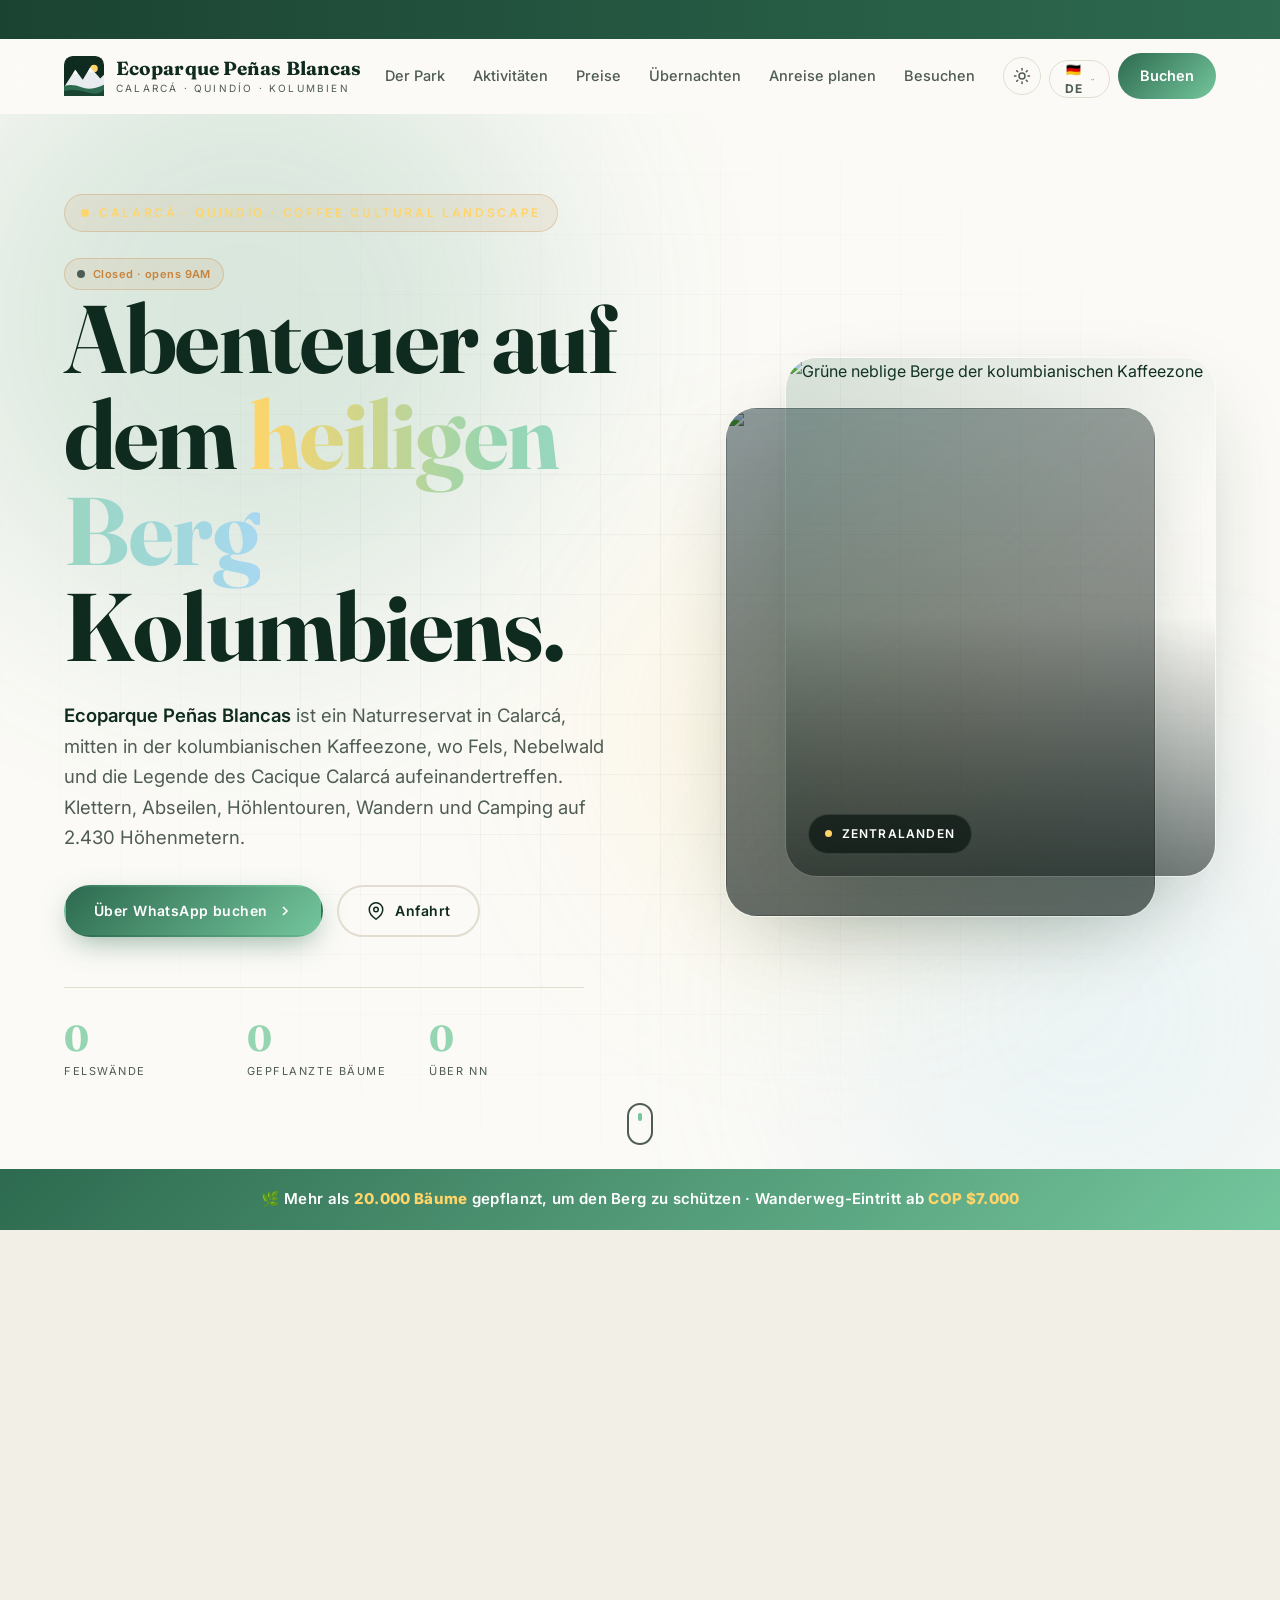
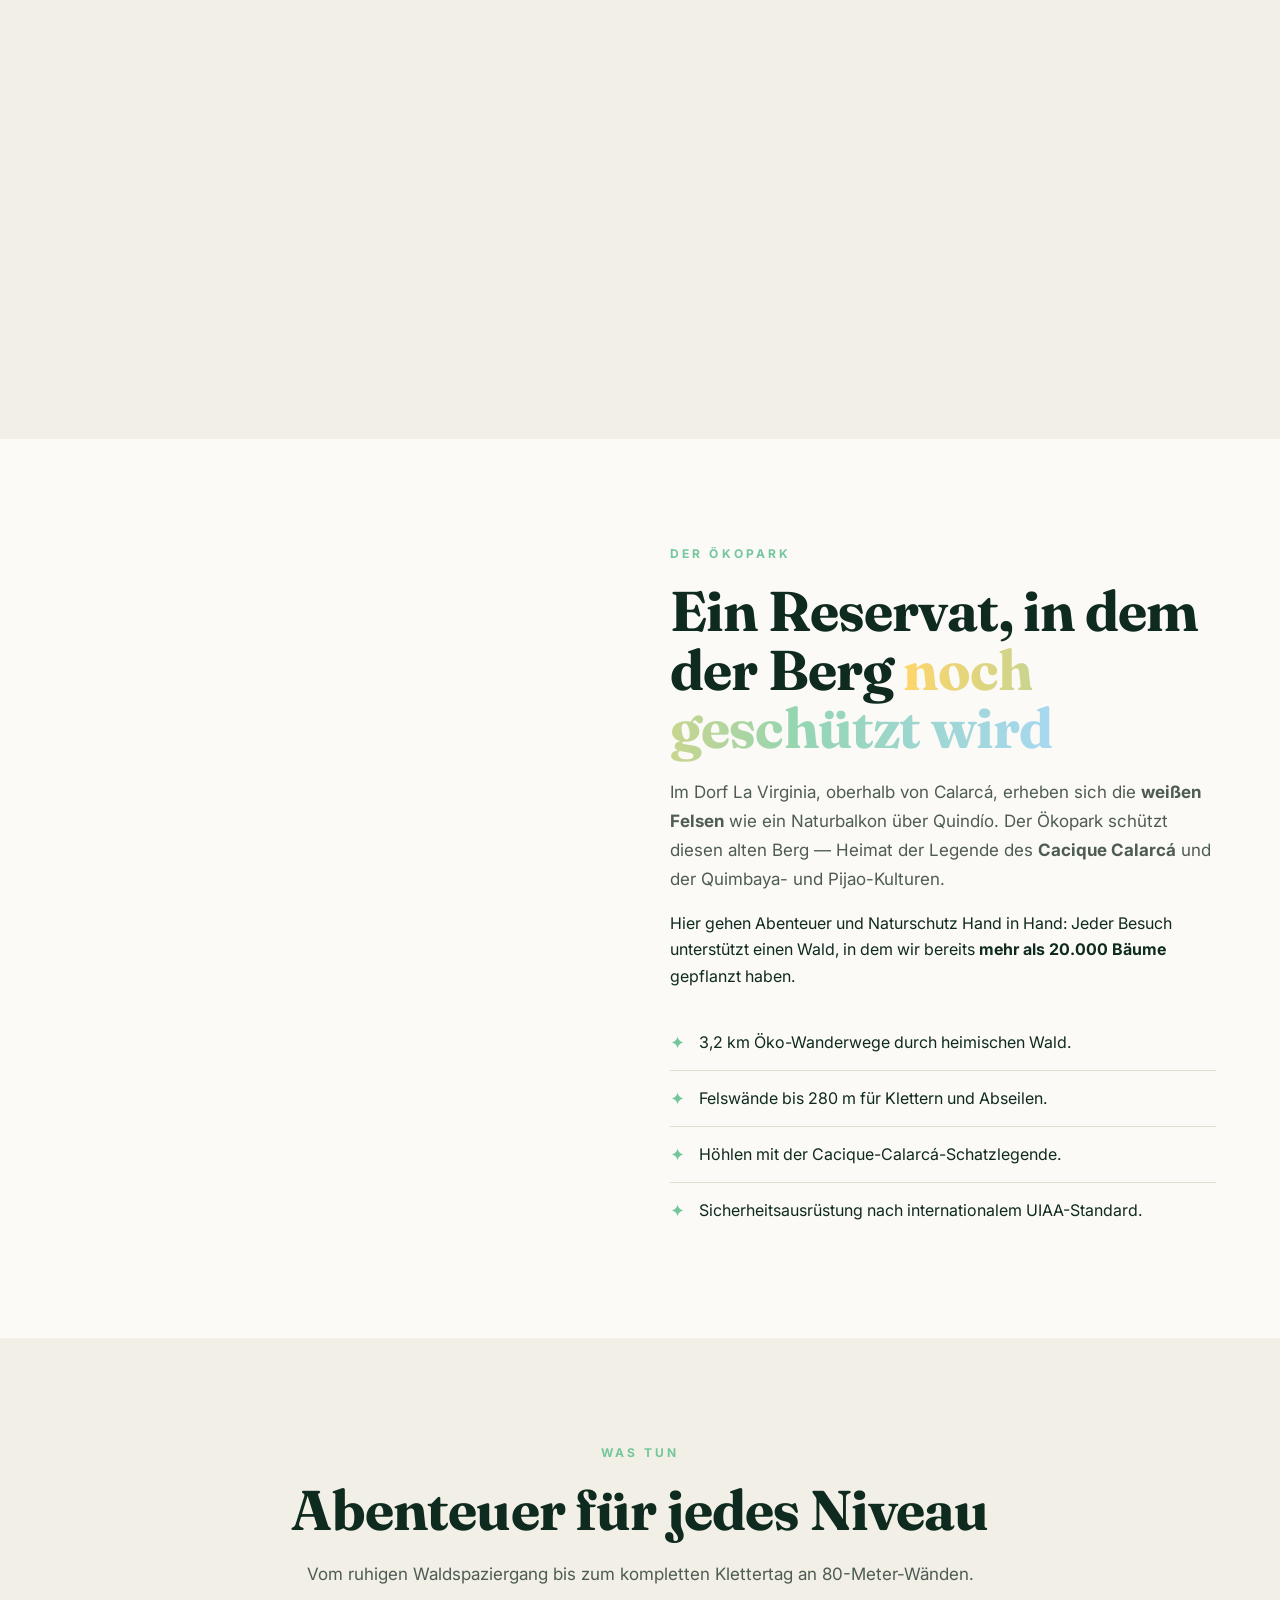
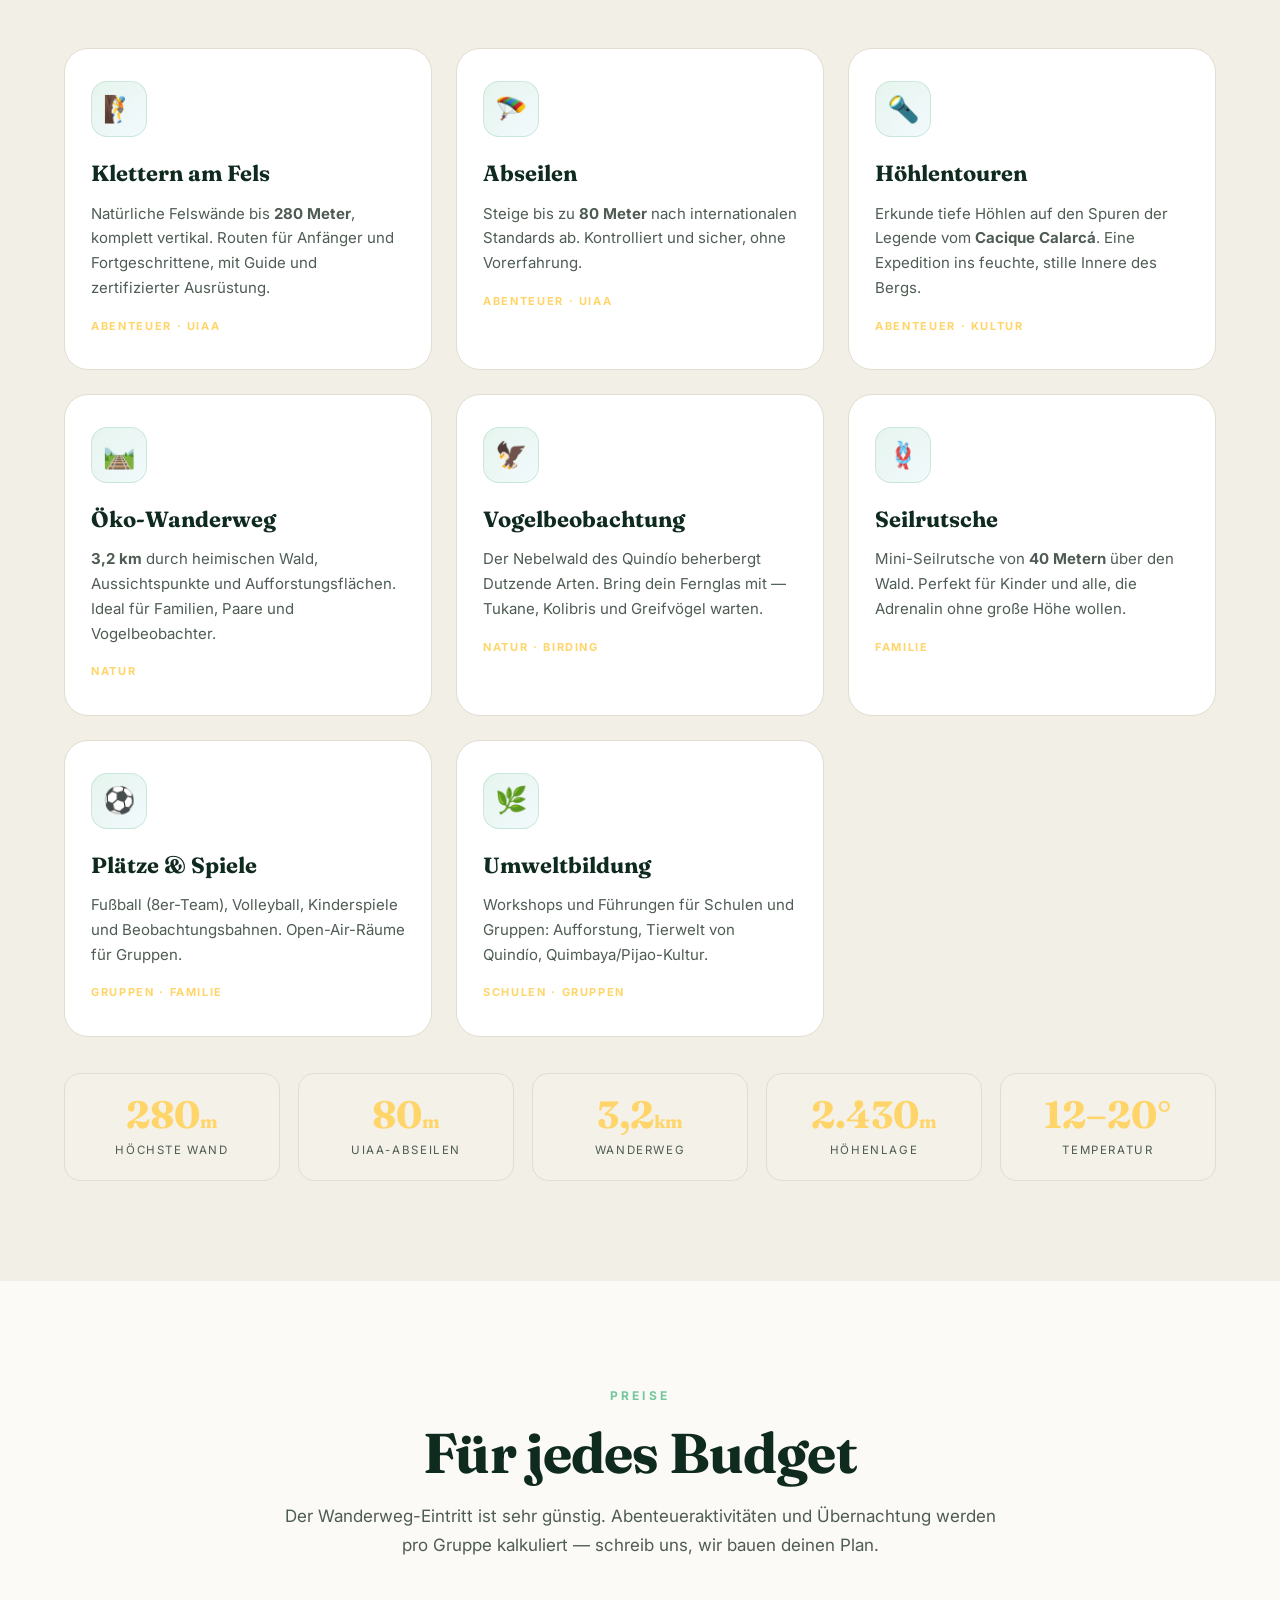
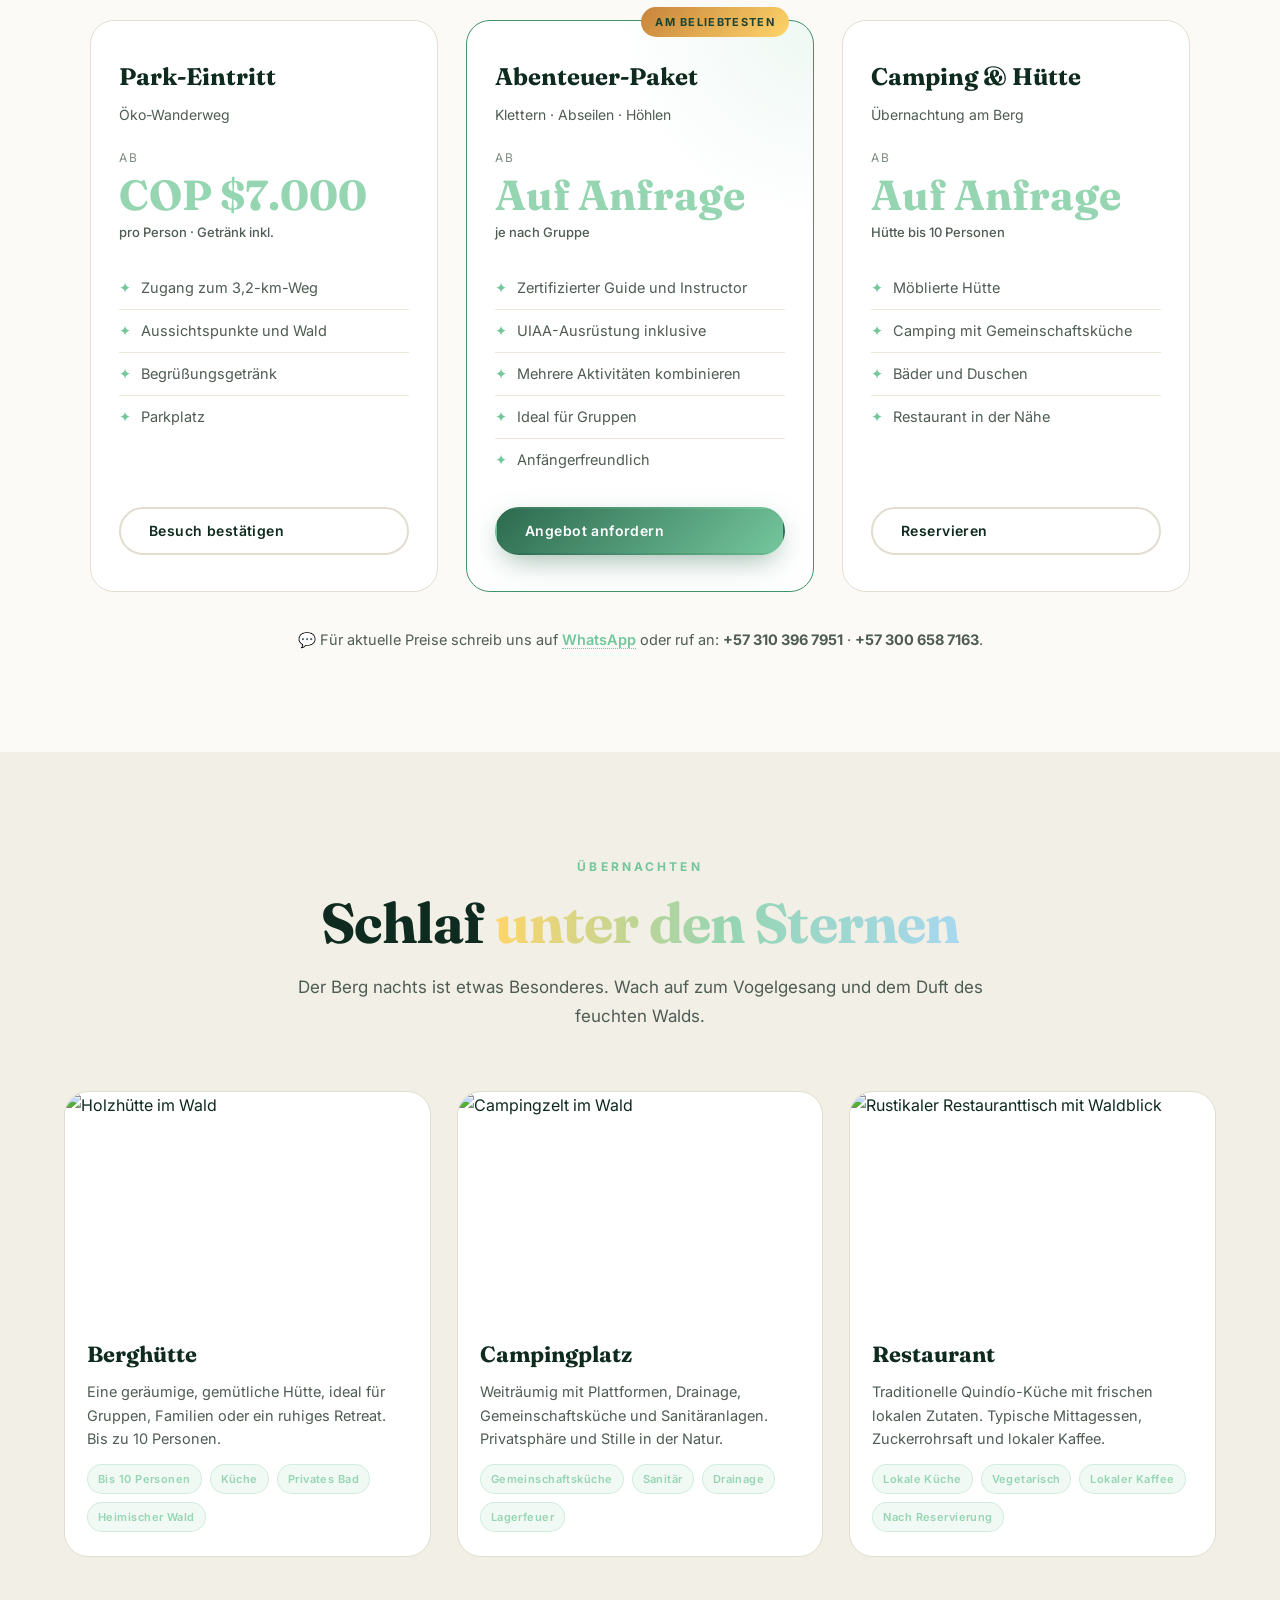
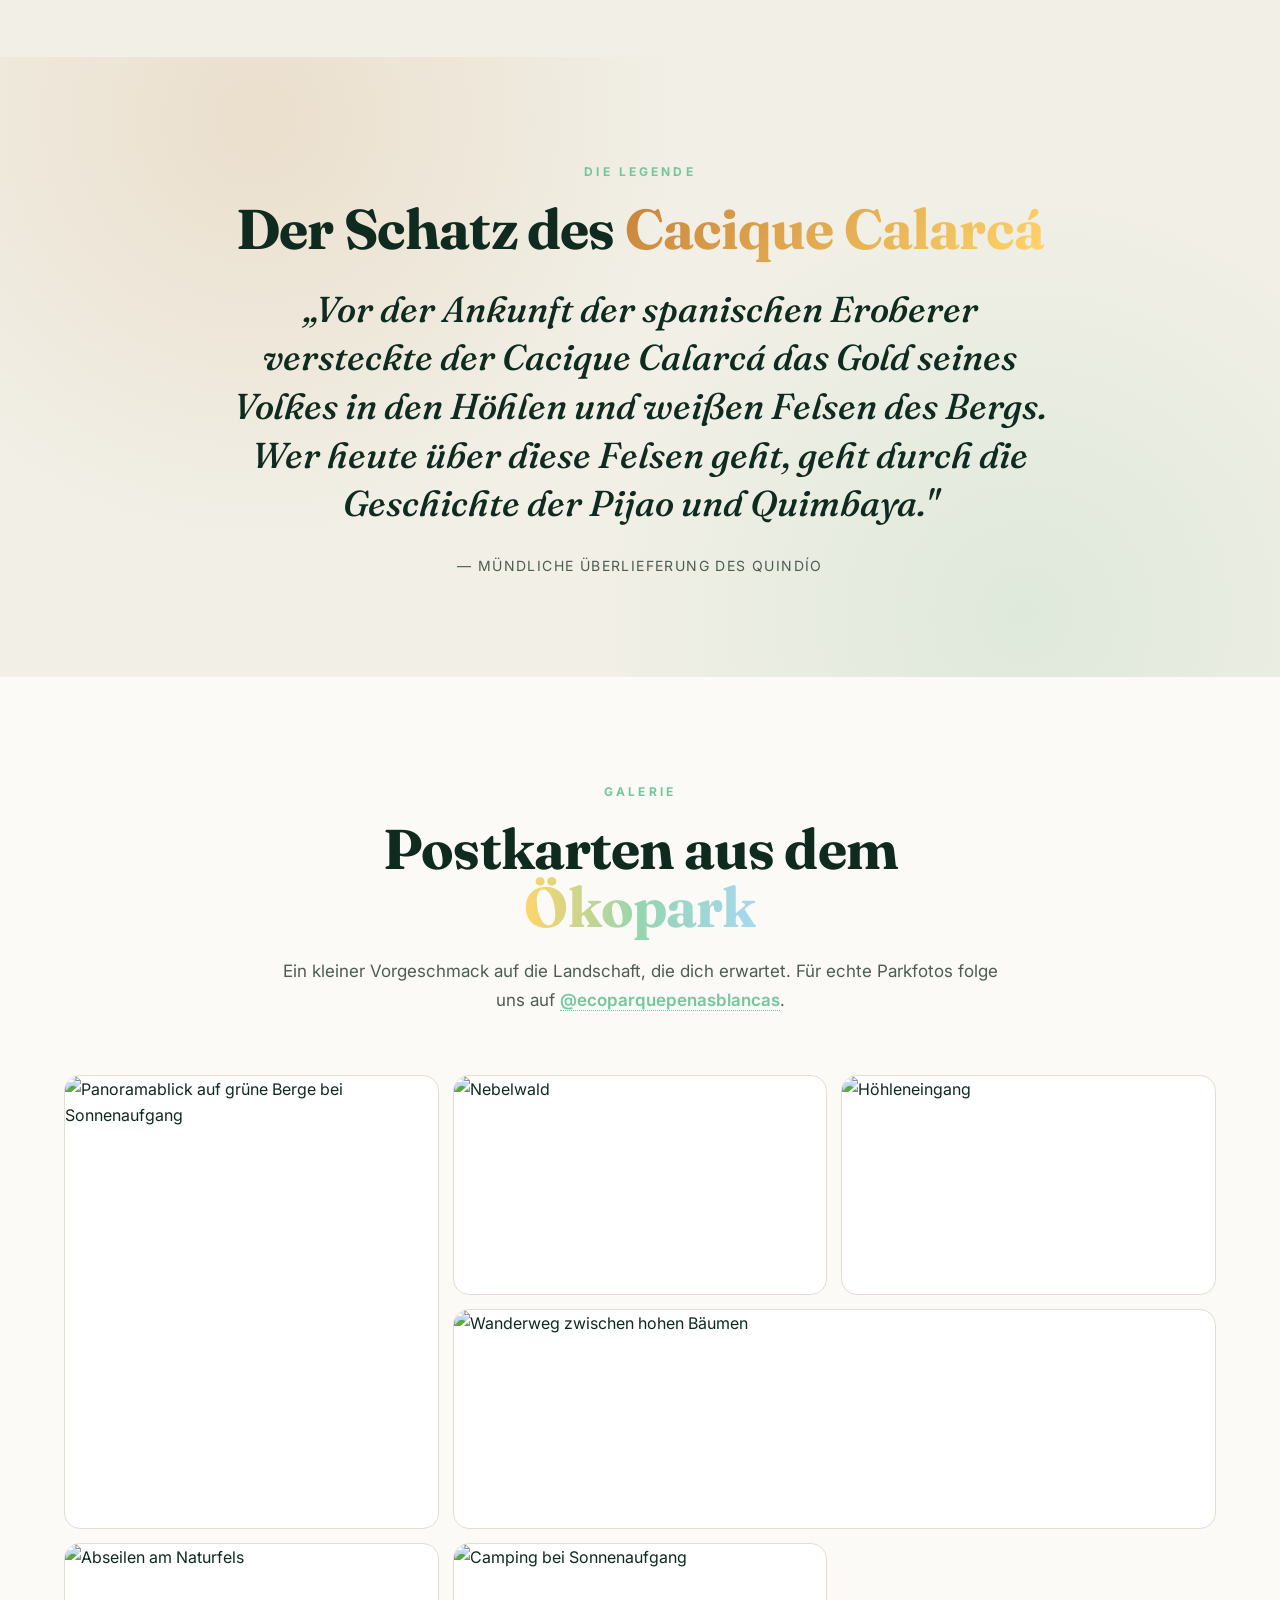
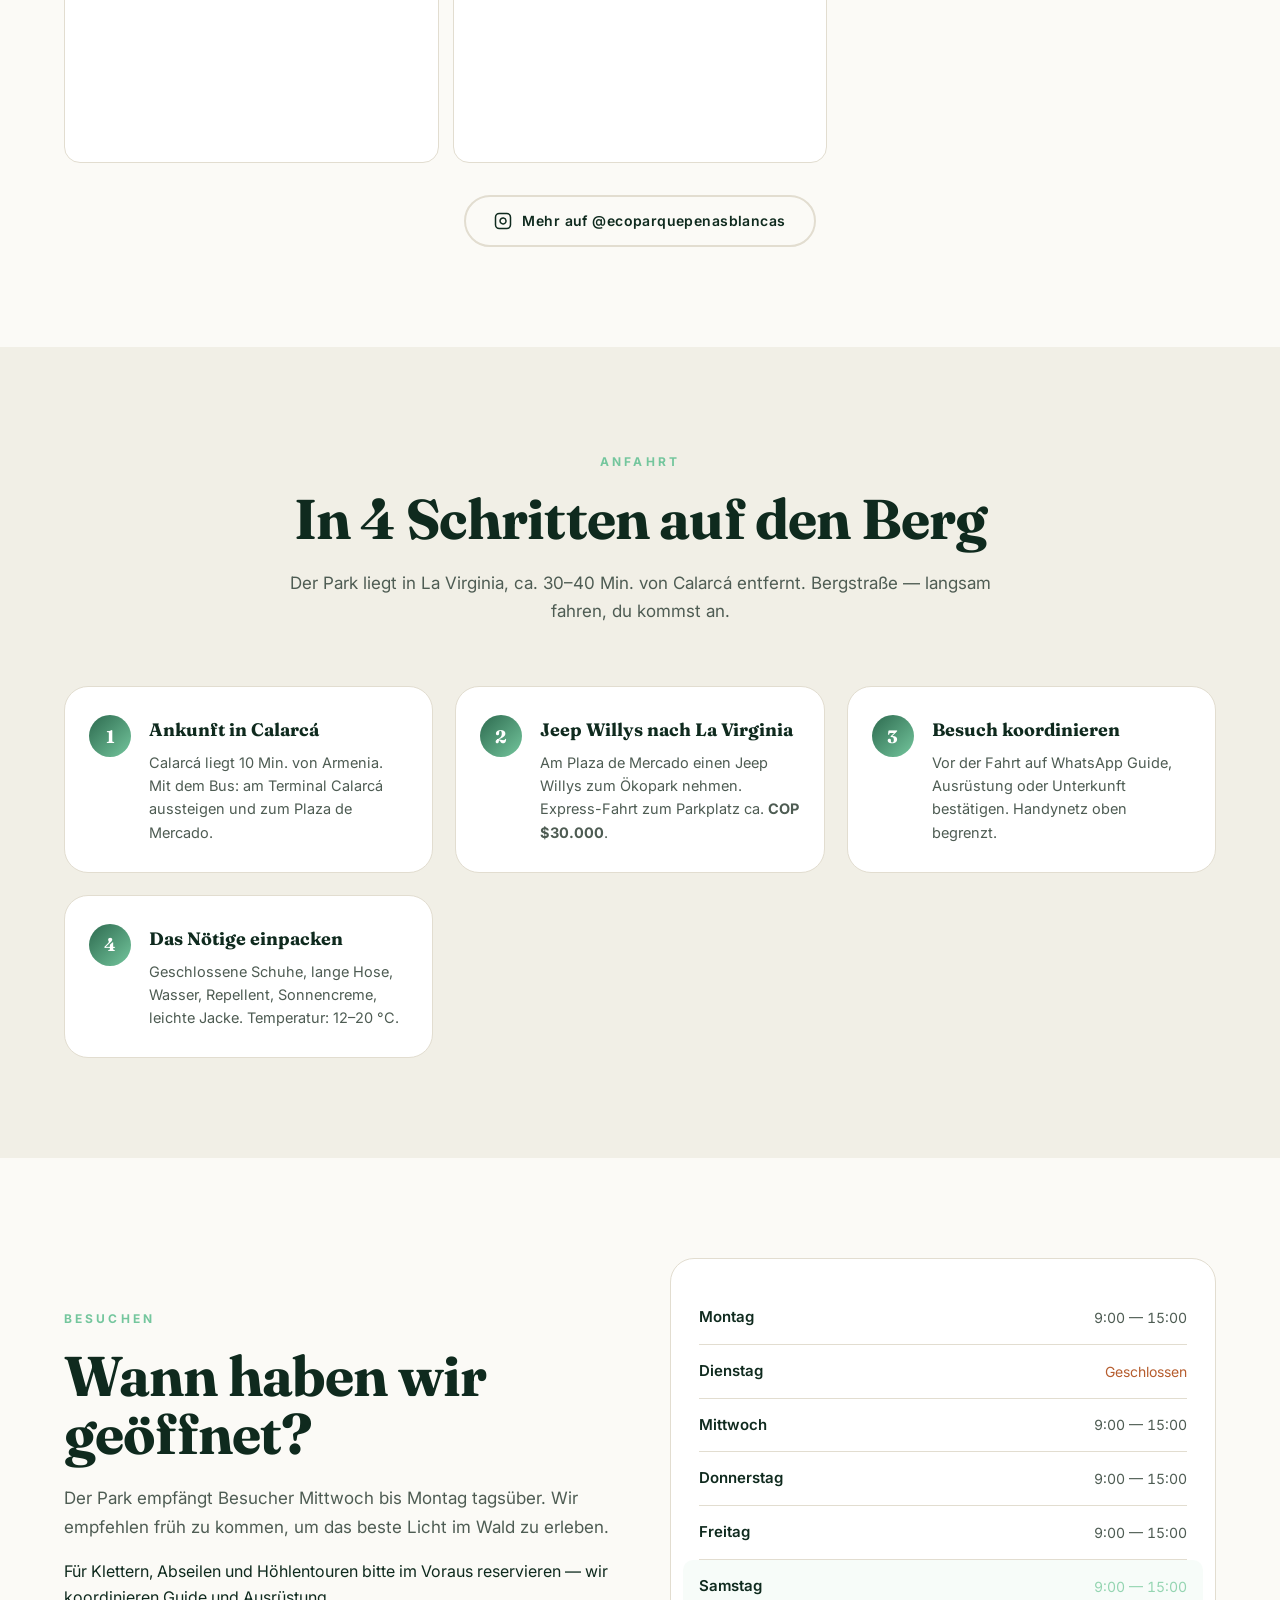
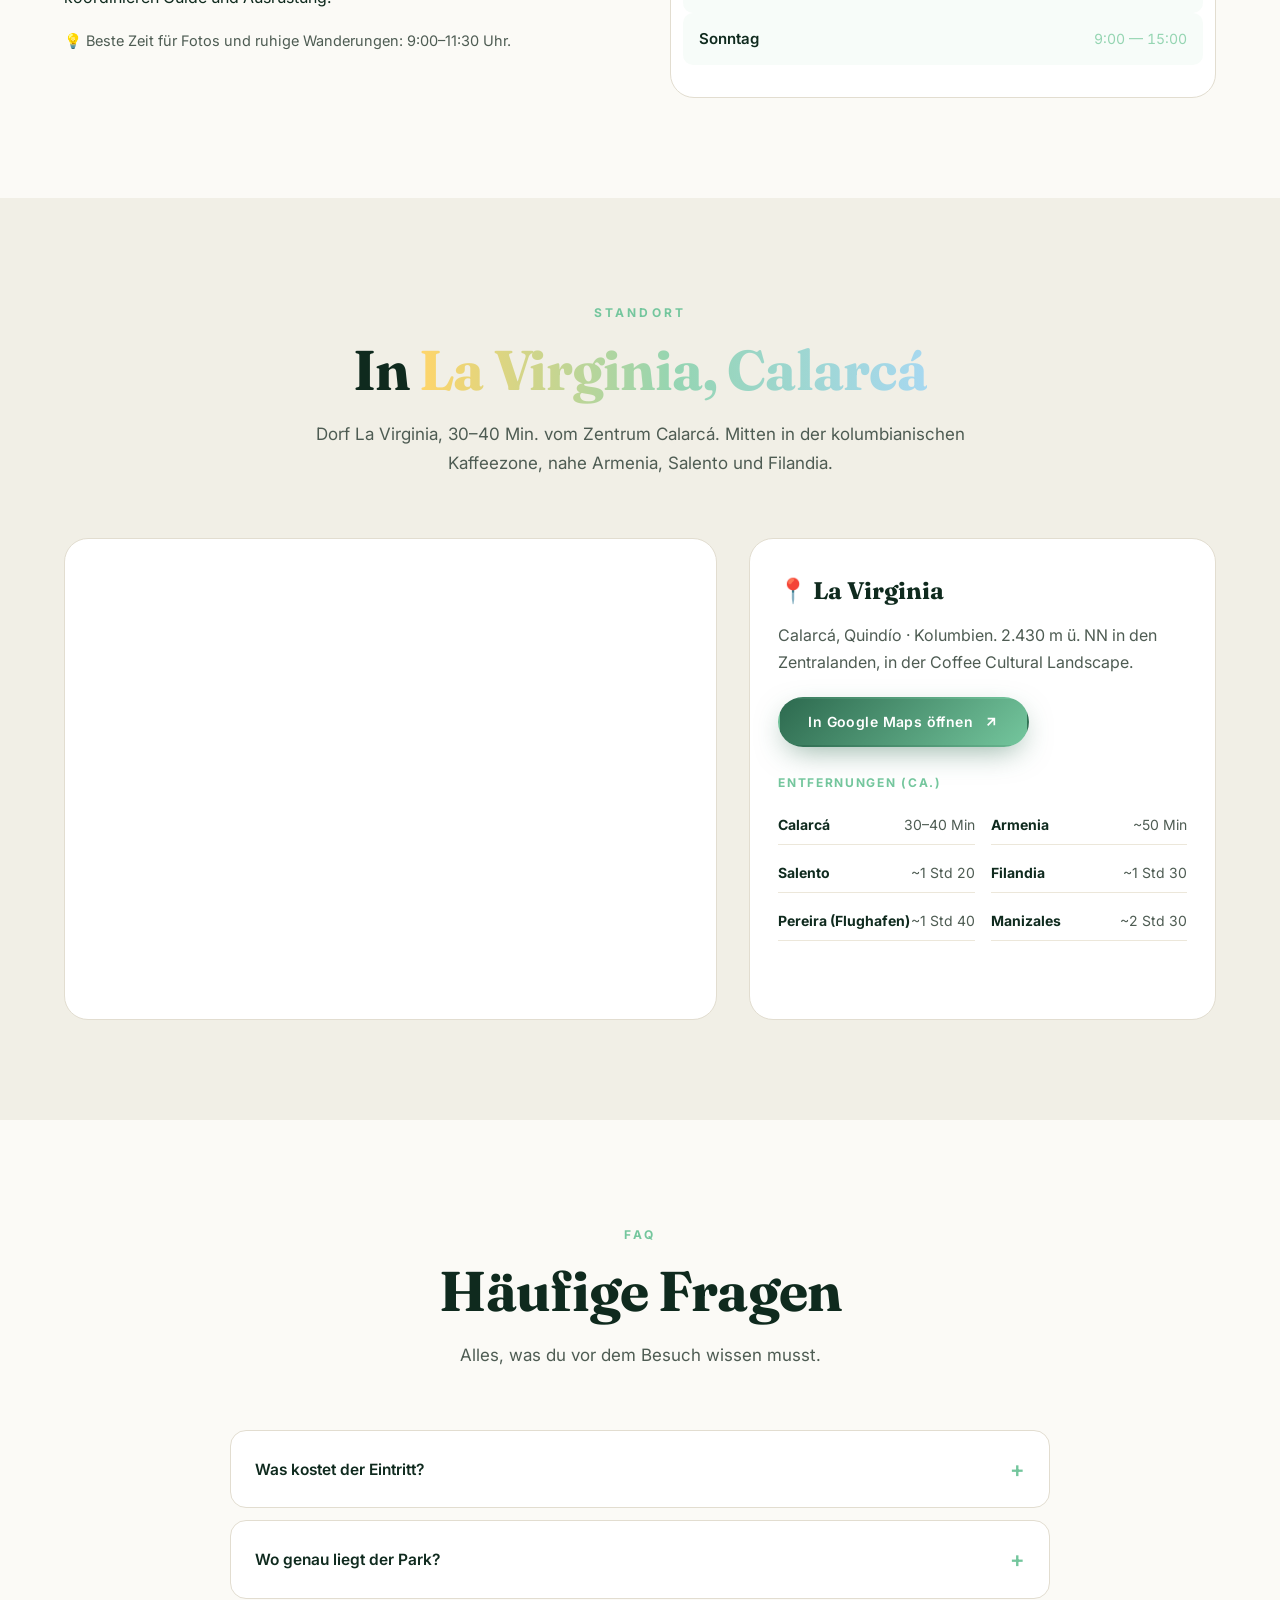
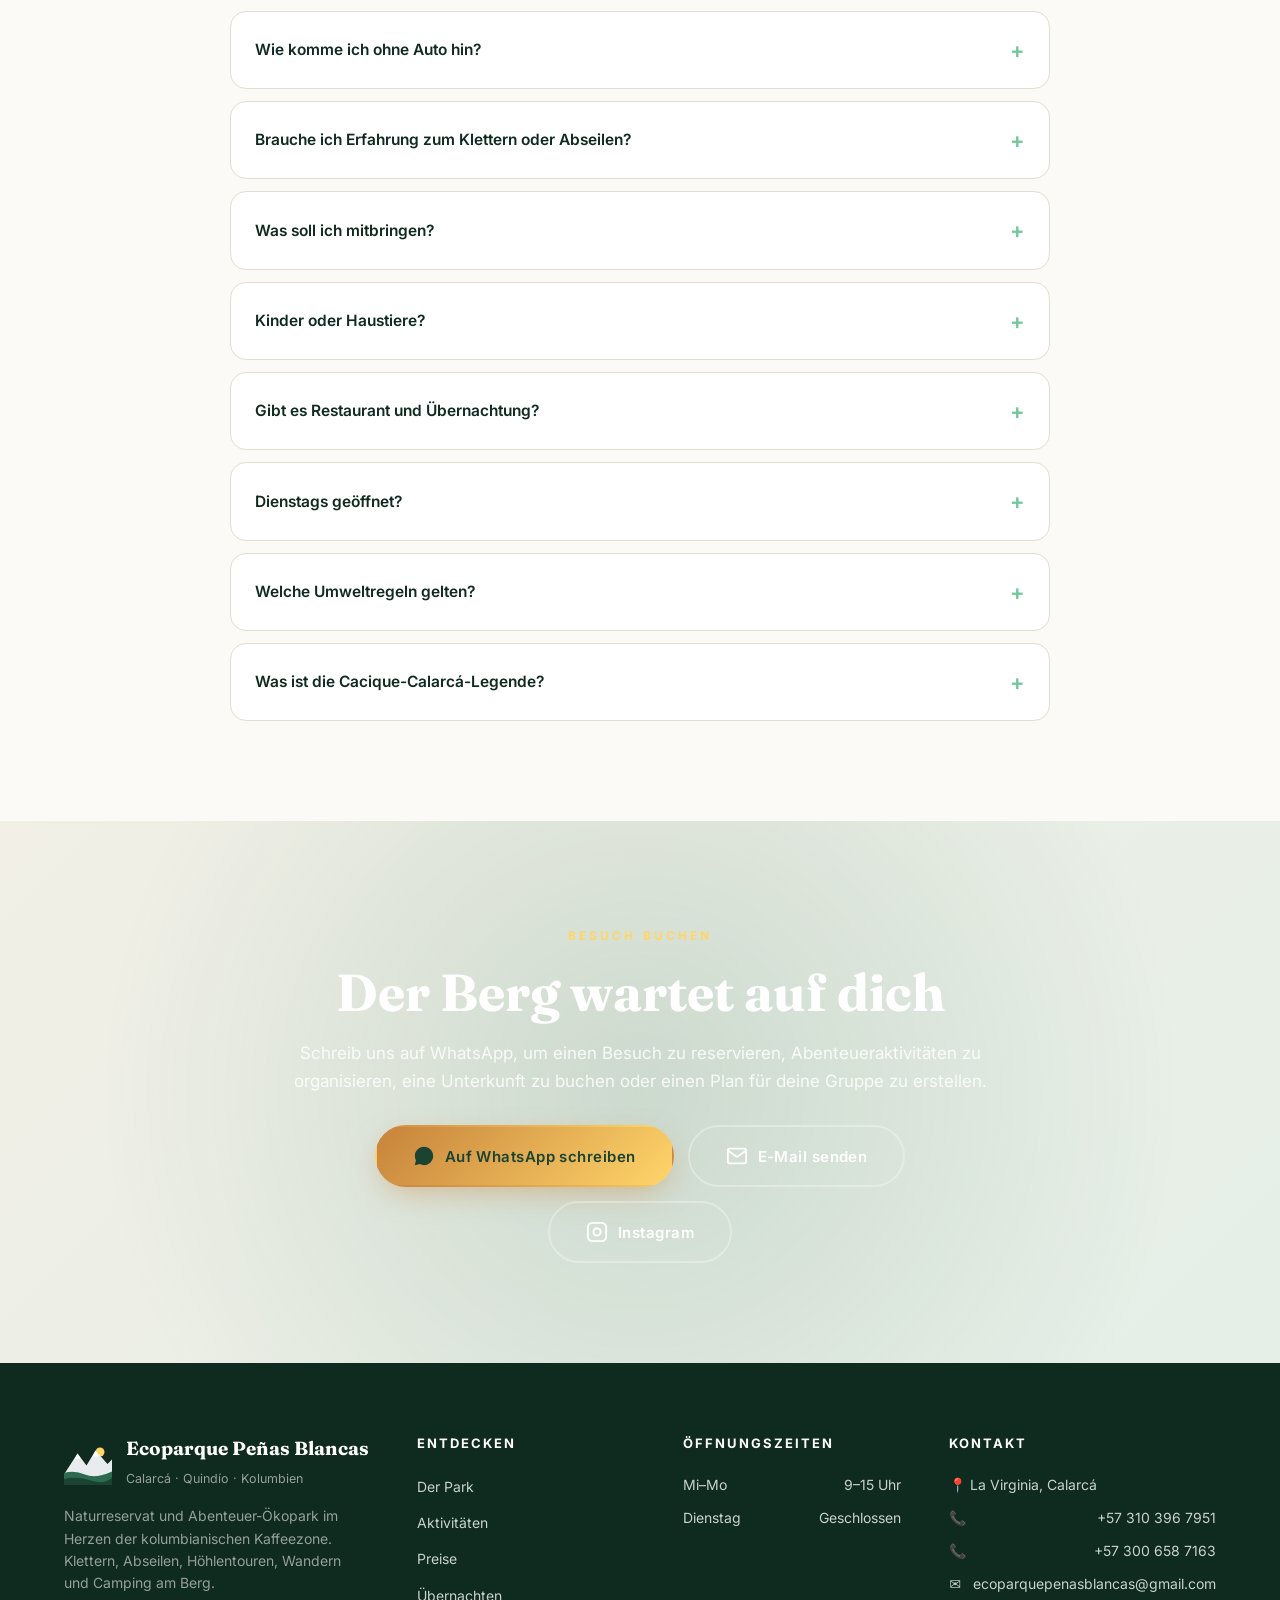
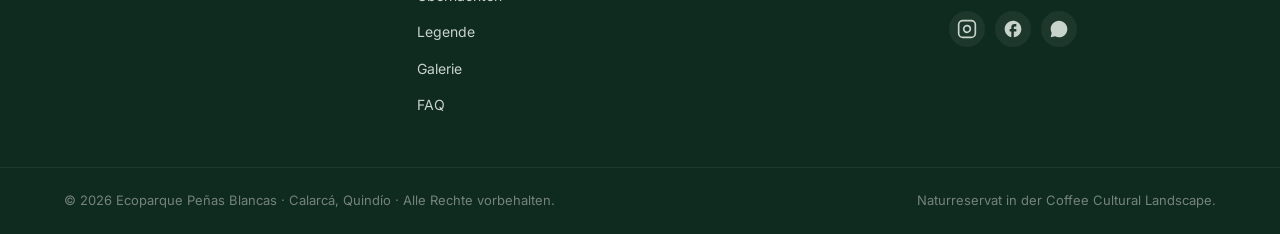
==== de/index.html @ d52c9624 "feat: 4 new languages (PT-BR, FR, DE, IT), language dropdown, SEO upgrades Now serves 6 languages: E" ====
<!DOCTYPE html>
<html lang="de">
<head>
    <meta charset="UTF-8">
    <meta http-equiv="X-UA-Compatible" content="IE=edge">
    <meta name="viewport" content="width=device-width, initial-scale=1.0, viewport-fit=cover">
    <meta name="theme-color" content="#0B1612" media="(prefers-color-scheme: dark)">
    <meta name="theme-color" content="#FBFAF6" media="(prefers-color-scheme: light)">
    <meta name="color-scheme" content="dark light">

    <script>
        (function(){
            try {
                var stored = localStorage.getItem('ecoparque-theme');
                var system = window.matchMedia && window.matchMedia('(prefers-color-scheme: light)').matches ? 'light' : 'dark';
                var theme = stored || system;
                if (theme === 'light') document.documentElement.setAttribute('data-theme', 'light');
            } catch(e) {}
        })();
    </script>

    <title>Ecoparque Peñas Blancas | Calarcá, Quindío · Klettern, Höhlentouren & Wandern in Kolumbien</title>
    <meta name="description" content="Ecoparque Peñas Blancas — Naturreservat in Calarcá, Quindío, Kolumbien. Felsklettern, Abseilen nach UIAA-Standard, Höhlenforschung, Öko-Wanderwege, Seilrutsche und Camping mitten in der Kaffeezone. Über 20.000 gepflanzte Bäume und die Legende des Cacique Calarcá.">
    <meta name="keywords" content="Ecoparque Peñas Blancas, Ökopark Kolumbien, Klettern Kolumbien, Abseilen Quindío, Höhlentour Kolumbien, Wandern Kaffeezone, Camping Kolumbien, La Virginia Calarcá, Legende Cacique Calarcá, Naturreise Kolumbien, Coffee Cultural Landscape, was tun in Quindío, Abenteuer Kolumbien, Ökotourismus Kolumbien, Salento Quindío, Cocora Tal, Backpacking Kolumbien">
    <meta name="author" content="Ecoparque Peñas Blancas">
    <meta name="robots" content="index, follow, max-image-preview:large">
    <meta name="geo.region" content="CO">
    <meta name="geo.placename" content="Calarcá, Quindío, Kolumbien">
    <meta name="geo.position" content="4.4824;-75.6322">
    <meta name="ICBM" content="4.4824, -75.6322">
    <link rel="canonical" href="https://droko1982.github.io/ecoparque-penas-blancas/de/">

    <link rel="alternate" hreflang="es-CO" href="https://droko1982.github.io/ecoparque-penas-blancas/">
    <link rel="alternate" hreflang="es" href="https://droko1982.github.io/ecoparque-penas-blancas/">
    <link rel="alternate" hreflang="en" href="https://droko1982.github.io/ecoparque-penas-blancas/en/">
    <link rel="alternate" hreflang="pt-BR" href="https://droko1982.github.io/ecoparque-penas-blancas/pt/">
    <link rel="alternate" hreflang="pt" href="https://droko1982.github.io/ecoparque-penas-blancas/pt/">
    <link rel="alternate" hreflang="fr" href="https://droko1982.github.io/ecoparque-penas-blancas/fr/">
    <link rel="alternate" hreflang="de" href="https://droko1982.github.io/ecoparque-penas-blancas/de/">
    <link rel="alternate" hreflang="it" href="https://droko1982.github.io/ecoparque-penas-blancas/it/">
    <link rel="alternate" hreflang="x-default" href="https://droko1982.github.io/ecoparque-penas-blancas/">

    <meta property="og:type" content="website">
    <meta property="og:locale" content="de_DE">
    <meta property="og:locale:alternate" content="es_CO">
    <meta property="og:locale:alternate" content="en_US">
    <meta property="og:url" content="https://droko1982.github.io/ecoparque-penas-blancas/de/">
    <meta property="og:title" content="Ecoparque Peñas Blancas | Calarcá, Quindío · Abenteuer & Natur">
    <meta property="og:description" content="Klettern, Abseilen, Höhlentouren, Wandern und Camping in einem Naturreservat in Kolumbien. 280-m-Wände, Höhlen der Cacique-Calarcá-Legende und Blick auf die Anden.">
    <meta property="og:image" content="https://droko1982.github.io/ecoparque-penas-blancas/assets/og-image.jpg">
    <meta property="og:image:type" content="image/jpeg">
    <meta property="og:image:width" content="1200">
    <meta property="og:image:height" content="630">
    <meta property="og:image:alt" content="Ecoparque Peñas Blancas — Calarcá, Quindío, Kolumbien">
    <meta property="og:site_name" content="Ecoparque Peñas Blancas">

    <meta name="twitter:card" content="summary_large_image">
    <meta name="twitter:title" content="Ecoparque Peñas Blancas | Calarcá, Quindío">
    <meta name="twitter:description" content="Naturreservat in der kolumbianischen Kaffeezone. Klettern, Höhlentouren, Camping und die Cacique-Calarcá-Legende.">
    <meta name="twitter:image" content="https://droko1982.github.io/ecoparque-penas-blancas/assets/og-image.jpg">

    <link rel="icon" type="image/svg+xml" href="../assets/favicon.svg">
    <link rel="apple-touch-icon" href="../assets/favicon.svg">
    <link rel="manifest" href="../site.webmanifest">

    <link rel="preconnect" href="https://fonts.googleapis.com">
    <link rel="preconnect" href="https://fonts.gstatic.com" crossorigin>
    <link rel="preconnect" href="https://images.unsplash.com" crossorigin>
    <link href="https://fonts.googleapis.com/css2?family=Fraunces:opsz,wght@9..144,500;9..144,600;9..144,700;9..144,800&family=Inter:wght@300;400;500;600;700;800&display=swap" rel="stylesheet">
    <link rel="stylesheet" href="../styles.css">

    <script type="application/ld+json">
    {
      "@context": "https://schema.org",
      "@type": ["TouristAttraction", "LocalBusiness"],
      "name": "Ecoparque Peñas Blancas",
      "description": "Naturreservat und Abenteuer-Ökopark in Calarcá, Quindío, Kolumbien. Klettern, Abseilen nach UIAA-Standard, Höhlentouren, Seilrutsche, Öko-Wanderwege, Restaurant und Camping in der Coffee Cultural Landscape.",
      "inLanguage": ["de", "es", "en"],
      "url": "https://droko1982.github.io/ecoparque-penas-blancas/de/",
      "image": "https://droko1982.github.io/ecoparque-penas-blancas/assets/og-image.jpg",
      "telephone": ["+57 310 396 7951", "+57 300 658 7163"],
      "email": "ecoparquepenasblancas@gmail.com",
      "address": { "@type": "PostalAddress", "streetAddress": "La Virginia", "addressLocality": "Calarcá", "addressRegion": "Quindío", "addressCountry": "CO" },
      "geo": { "@type": "GeoCoordinates", "latitude": 4.4824, "longitude": -75.6322 },
      "openingHoursSpecification": [{ "@type": "OpeningHoursSpecification", "dayOfWeek": ["Wednesday","Thursday","Friday","Saturday","Sunday","Monday"], "opens": "09:00", "closes": "15:00" }],
      "sameAs": ["https://www.instagram.com/ecoparquepenasblancas/", "https://www.facebook.com/ecoparquepenasblancascolombia/", "http://www.ecoparquepenasblancas.com/"],
      "priceRange": "$"
    }
    </script>
</head>
<body>

<a href="#main" class="skip-link">Zum Inhalt springen</a>

<div class="ticker" aria-hidden="true">
    <div class="ticker__track">
        <span>🌿 Ecoparque Peñas Blancas · Calarcá, Quindío, Kolumbien</span><span>·</span>
        <span>📞 +57 310 396 7951 · +57 300 658 7163</span><span>·</span>
        <span>🏞️ Wanderweg-Eintritt ab COP $7.000</span><span>·</span>
        <span>🧗 Klettern · Abseilen · Höhlen · Seilrutsche</span><span>·</span>
        <span>⛺ Camping · Hütte · Restaurant</span><span>·</span>
        <span>📅 Mi–Mo 9–15 Uhr</span><span>·</span>
        <span>📷 @ecoparquepenasblancas</span><span>·</span>
        <span>🌿 Ecoparque Peñas Blancas · Calarcá, Quindío, Kolumbien</span><span>·</span>
    </div>
</div>

<header class="nav" id="nav" role="banner">
    <div class="container nav__inner">
        <a href="#inicio" class="nav__brand" aria-label="Ecoparque Peñas Blancas — Startseite">
            <span class="nav__logo" aria-hidden="true">
                <svg viewBox="0 0 64 64" width="40" height="40"><rect width="64" height="64" rx="14" fill="#0F2A1E"/><circle cx="48" cy="20" r="6" fill="#FFD56A"/><path d="M0 50 L18 22 L30 38 L42 18 L58 36 L64 30 L64 64 L0 64 Z" fill="#E8ECEF"/><path d="M14 30 L18 22 L22 28 Z M38 26 L42 18 L46 26 Z" fill="#fff"/><path d="M0 64 L0 48 Q14 44 28 50 T64 46 L64 64 Z" fill="#2D6A4F"/><path d="M0 64 L0 56 Q18 52 36 58 T64 54 L64 64 Z" fill="#1B4332"/></svg>
            </span>
            <span class="nav__brandtext"><strong>Ecoparque Peñas Blancas</strong><small>Calarcá · Quindío · Kolumbien</small></span>
        </a>
        <button class="nav__toggle" id="navToggle" aria-label="Menü öffnen" aria-expanded="false" aria-controls="navMenu"><span></span><span></span><span></span></button>
        <nav class="nav__menu" id="navMenu" aria-label="Hauptnavigation">
            <a href="#sobre">Der Park</a>
            <a href="#actividades">Aktivitäten</a>
            <a href="#precios">Preise</a>
            <a href="#hospedaje">Übernachten</a>
            <a href="#planea">Anreise planen</a>
            <a href="#visitanos">Besuchen</a>
            <div class="nav__tools">
                <span class="status-pill status-pill--nav" data-status-pill data-state="closed" aria-live="polite"><span class="status-dot"></span><span class="status-text">·</span></span>
                <button class="icon-btn" id="themeToggle" aria-label="Design wechseln" type="button">
                    <svg class="icon-moon" viewBox="0 0 24 24" fill="none" stroke="currentColor" stroke-width="2" stroke-linecap="round" stroke-linejoin="round"><path d="M21 12.79A9 9 0 1 1 11.21 3 7 7 0 0 0 21 12.79z"/></svg>
                    <svg class="icon-sun" viewBox="0 0 24 24" fill="none" stroke="currentColor" stroke-width="2" stroke-linecap="round" stroke-linejoin="round"><circle cx="12" cy="12" r="4"/><path d="M12 2v2M12 20v2M4.93 4.93l1.41 1.41M17.66 17.66l1.41 1.41M2 12h2M20 12h2M4.93 19.07l1.41-1.41M17.66 6.34l1.41-1.41"/></svg>
                </button>
                <div class="lang-dropdown" aria-expanded="false">
                    <button class="lang-dropdown__btn" type="button" aria-label="Sprache wechseln" aria-haspopup="menu">
                        <span>🇩🇪 DE</span>
                        <svg width="10" height="10" viewBox="0 0 24 24" fill="none" stroke="currentColor" stroke-width="2.5"><polyline points="6 9 12 15 18 9"/></svg>
                    </button>
                    <div class="lang-dropdown__menu" role="menu">
                        <a href="/ecoparque-penas-blancas/" hreflang="es"><span>🇪🇸</span> Español <small>ES</small></a>
                        <a href="/ecoparque-penas-blancas/en/" hreflang="en"><span>🇺🇸</span> English <small>EN</small></a>
                        <a href="/ecoparque-penas-blancas/pt/" hreflang="pt-BR"><span>🇧🇷</span> Português <small>PT</small></a>
                        <a href="/ecoparque-penas-blancas/fr/" hreflang="fr"><span>🇫🇷</span> Français <small>FR</small></a>
                        <a href="/ecoparque-penas-blancas/de/" hreflang="de" aria-current="true"><span>🇩🇪</span> Deutsch <small>DE</small></a>
                        <a href="/ecoparque-penas-blancas/it/" hreflang="it"><span>🇮🇹</span> Italiano <small>IT</small></a>
                    </div>
                </div>
                <a href="https://wa.me/573103967951" target="_blank" rel="noopener" class="nav__cta">Buchen</a>
            </div>
        </nav>
    </div>
</header>

<main id="main">

<section class="hero" id="inicio" aria-labelledby="hero-title">
    <div class="hero__bg" aria-hidden="true"><div class="hero__grid"></div><div class="hero__glow hero__glow--1"></div><div class="hero__glow hero__glow--2"></div><div class="hero__glow hero__glow--3"></div></div>
    <div class="container hero__inner">
        <div class="hero__content">
            <span class="hero__eyebrow"><span class="dot"></span> Calarcá · Quindío · Coffee Cultural Landscape</span>
            <span class="status-pill" data-status-pill data-state="closed" role="status" aria-live="polite"><span class="status-dot"></span><span class="status-text">·</span></span>
            <h1 class="hero__title" id="hero-title">Abenteuer auf dem <span class="text-gradient">heiligen Berg</span> Kolumbiens.</h1>
            <p class="hero__subtitle"><strong>Ecoparque Peñas Blancas</strong> ist ein Naturreservat in Calarcá, mitten in der kolumbianischen Kaffeezone, wo Fels, Nebelwald und die Legende des Cacique Calarcá aufeinandertreffen. Klettern, Abseilen, Höhlentouren, Wandern und Camping auf 2.430 Höhenmetern.</p>
            <div class="hero__cta">
                <a href="https://wa.me/573103967951" target="_blank" rel="noopener" class="btn btn--primary">Über WhatsApp buchen <svg width="16" height="16" viewBox="0 0 24 24" fill="none" stroke="currentColor" stroke-width="2.5"><polyline points="9 18 15 12 9 6"/></svg></a>
                <a href="#visitanos" class="btn btn--ghost"><svg width="18" height="18" viewBox="0 0 24 24" fill="none" stroke="currentColor" stroke-width="2"><path d="M21 10c0 7-9 13-9 13s-9-6-9-13a9 9 0 0 1 18 0z"/><circle cx="12" cy="10" r="3"/></svg> Anfahrt</a>
            </div>
            <div class="hero__stats">
                <div><strong data-counter="280" data-suffix="m">0</strong><span>Felswände</span></div>
                <div><strong data-counter="20000" data-suffix="+">0</strong><span>Gepflanzte Bäume</span></div>
                <div><strong data-counter="2430" data-suffix="m">0</strong><span>Über NN</span></div>
            </div>
        </div>
        <div class="hero__visual">
            <div class="hero__photo hero__photo--secondary" aria-hidden="true"><img src="https://images.unsplash.com/photo-1448375240586-882707db888b?w=600&q=80&auto=format&fit=crop" alt="" loading="eager" width="400" height="500"></div>
            <div class="hero__photo hero__photo--main">
                <img src="https://images.unsplash.com/photo-1464822759023-fed622ff2c3b?w=900&q=85&auto=format&fit=crop" alt="Grüne neblige Berge der kolumbianischen Kaffeezone" loading="eager" fetchpriority="high" width="900" height="1100">
                <span class="hero__photo-tag"><span class="dot"></span> Zentralanden</span>
            </div>
        </div>
    </div>
    <a href="#sobre" class="hero__scroll" aria-label="Nach unten scrollen"><span></span></a>
</section>

<div class="highlight-banner">🌿 Mehr als <strong>20.000 Bäume</strong> gepflanzt, um den Berg zu schützen · Wanderweg-Eintritt ab <strong>COP $7.000</strong></div>

<section class="section section--dark" id="planea" aria-labelledby="planea-title">
    <div class="container">
        <div class="section__head">
            <span class="section__eyebrow">Reise planen</span>
            <h2 class="section__title" id="planea-title">Du kommst in die <span class="text-gradient">Kaffeezone</span>?</h2>
            <p class="section__lead">Calarcá ist sehr gut angebunden. Wenn du sowieso nach Salento, ins Cocora-Tal oder nach Pereira reist, ist ein Tag in Peñas Blancas die beste Idee.</p>
        </div>
        <div class="travel-grid">
            <article class="travel-card"><h3 class="travel-card__city">✈️ Flughafen Pereira</h3><div class="travel-card__time">~1 Std. 40 Min. mit dem Auto</div><p>Das einfachste Tor zur kolumbianischen Kaffeezone. Tägliche Flüge aus Bogotá, Medellín, Cali und Miami.</p><span class="travel-card__chip">Internationale Ankunft</span></article>
            <article class="travel-card"><h3 class="travel-card__city">🌴 Salento & Cocora-Tal</h3><div class="travel-card__time">~1 Std. 20 Min. mit dem Auto</div><p>Wenn du schon in Salento bist, passt ein halber Tag in Peñas Blancas perfekt in dein Kaffee-Reiseprogramm.</p><span class="travel-card__chip">Idealer Tagesausflug</span></article>
            <article class="travel-card"><h3 class="travel-card__city">🏙️ Armenia</h3><div class="travel-card__time">~50 Min. mit dem Auto</div><p>Hauptstadt von Quindío. Nimm einen Jeep Willys vom Plaza de Mercado in Calarcá nach La Virginia.</p><span class="travel-card__chip">Am nächsten</span></article>
            <article class="travel-card"><h3 class="travel-card__city">🌍 Berlin · München · Zürich</h3><div class="travel-card__time">Flug über Bogotá nach Pereira</div><p>Wer Kolumbien bereist, muss in die Kaffeezone. Peñas Blancas gehört in jede Backpacking-Route.</p><span class="travel-card__chip">Backpacking</span></article>
        </div>
    </div>
</section>

<section class="section" id="sobre" aria-labelledby="sobre-title">
    <div class="container grid grid--2">
        <div class="section__visual">
            <div class="card-stack">
                <div class="card-stack__item card-stack__item--1"><img src="https://images.unsplash.com/photo-1551632811-561732d1e306?w=500&q=80&auto=format&fit=crop" alt="Nebelwald mit tropischer Vegetation" loading="lazy" width="400" height="500"><div class="card-stack__caption"><p>Wald</p><small>Nebelwald</small></div></div>
                <div class="card-stack__item card-stack__item--2"><img src="https://images.unsplash.com/photo-1517783999520-f068d7431a60?w=500&q=80&auto=format&fit=crop" alt="Kletterer an natürlicher Felswand" loading="lazy" width="400" height="500"><div class="card-stack__caption"><p>Fels</p><small>280-m-Wände</small></div></div>
                <div class="card-stack__item card-stack__item--3"><img src="https://images.unsplash.com/photo-1465056836041-7f43ac27dcb5?w=500&q=80&auto=format&fit=crop" alt="Panoramablick vom Gipfel" loading="lazy" width="400" height="500"><div class="card-stack__caption"><p>Gipfel</p><small>2.430 m ü. NN</small></div></div>
            </div>
        </div>
        <div class="section__text">
            <span class="section__eyebrow">Der Ökopark</span>
            <h2 class="section__title" id="sobre-title">Ein Reservat, in dem der Berg <span class="text-gradient">noch geschützt wird</span></h2>
            <p class="section__lead">Im Dorf La Virginia, oberhalb von Calarcá, erheben sich die <strong>weißen Felsen</strong> wie ein Naturbalkon über Quindío. Der Ökopark schützt diesen alten Berg — Heimat der Legende des <strong>Cacique Calarcá</strong> und der Quimbaya- und Pijao-Kulturen.</p>
            <p>Hier gehen Abenteuer und Naturschutz Hand in Hand: Jeder Besuch unterstützt einen Wald, in dem wir bereits <strong>mehr als 20.000 Bäume</strong> gepflanzt haben.</p>
            <ul class="feature-list">
                <li><span>✦</span> 3,2 km Öko-Wanderwege durch heimischen Wald.</li>
                <li><span>✦</span> Felswände bis 280 m für Klettern und Abseilen.</li>
                <li><span>✦</span> Höhlen mit der Cacique-Calarcá-Schatzlegende.</li>
                <li><span>✦</span> Sicherheitsausrüstung nach internationalem UIAA-Standard.</li>
            </ul>
        </div>
    </div>
</section>

<section class="section section--dark" id="actividades" aria-labelledby="actividades-title">
    <div class="container">
        <div class="section__head">
            <span class="section__eyebrow">Was tun</span>
            <h2 class="section__title" id="actividades-title">Abenteuer für jedes Niveau</h2>
            <p class="section__lead">Vom ruhigen Waldspaziergang bis zum kompletten Klettertag an 80-Meter-Wänden.</p>
        </div>
        <div class="activities">
            <article class="activity"><div class="activity__icon">🧗</div><h3>Klettern am Fels</h3><p>Natürliche Felswände bis <strong>280 Meter</strong>, komplett vertikal. Routen für Anfänger und Fortgeschrittene, mit Guide und zertifizierter Ausrüstung.</p><span class="activity__tag">Abenteuer · UIAA</span></article>
            <article class="activity"><div class="activity__icon">🪂</div><h3>Abseilen</h3><p>Steige bis zu <strong>80 Meter</strong> nach internationalen Standards ab. Kontrolliert und sicher, ohne Vorerfahrung.</p><span class="activity__tag">Abenteuer · UIAA</span></article>
            <article class="activity"><div class="activity__icon">🔦</div><h3>Höhlentouren</h3><p>Erkunde tiefe Höhlen auf den Spuren der Legende vom <strong>Cacique Calarcá</strong>. Eine Expedition ins feuchte, stille Innere des Bergs.</p><span class="activity__tag">Abenteuer · Kultur</span></article>
            <article class="activity"><div class="activity__icon">🛤️</div><h3>Öko-Wanderweg</h3><p><strong>3,2 km</strong> durch heimischen Wald, Aussichtspunkte und Aufforstungsflächen. Ideal für Familien, Paare und Vogelbeobachter.</p><span class="activity__tag">Natur</span></article>
            <article class="activity"><div class="activity__icon">🦅</div><h3>Vogelbeobachtung</h3><p>Der Nebelwald des Quindío beherbergt Dutzende Arten. Bring dein Fernglas mit — Tukane, Kolibris und Greifvögel warten.</p><span class="activity__tag">Natur · Birding</span></article>
            <article class="activity"><div class="activity__icon">🪢</div><h3>Seilrutsche</h3><p>Mini-Seilrutsche von <strong>40 Metern</strong> über den Wald. Perfekt für Kinder und alle, die Adrenalin ohne große Höhe wollen.</p><span class="activity__tag">Familie</span></article>
            <article class="activity"><div class="activity__icon">⚽</div><h3>Plätze & Spiele</h3><p>Fußball (8er-Team), Volleyball, Kinderspiele und Beobachtungsbahnen. Open-Air-Räume für Gruppen.</p><span class="activity__tag">Gruppen · Familie</span></article>
            <article class="activity"><div class="activity__icon">🌿</div><h3>Umweltbildung</h3><p>Workshops und Führungen für Schulen und Gruppen: Aufforstung, Tierwelt von Quindío, Quimbaya/Pijao-Kultur.</p><span class="activity__tag">Schulen · Gruppen</span></article>
        </div>
        <div class="facts">
            <div class="fact"><strong>280<small style="font-size:18px;">m</small></strong><span>Höchste Wand</span></div>
            <div class="fact"><strong>80<small style="font-size:18px;">m</small></strong><span>UIAA-Abseilen</span></div>
            <div class="fact"><strong>3,2<small style="font-size:18px;">km</small></strong><span>Wanderweg</span></div>
            <div class="fact"><strong>2.430<small style="font-size:18px;">m</small></strong><span>Höhenlage</span></div>
            <div class="fact"><strong>12–20°</strong><span>Temperatur</span></div>
        </div>
    </div>
</section>

<section class="section" id="precios" aria-labelledby="precios-title">
    <div class="container">
        <div class="section__head">
            <span class="section__eyebrow">Preise</span>
            <h2 class="section__title" id="precios-title">Für jedes Budget</h2>
            <p class="section__lead">Der Wanderweg-Eintritt ist sehr günstig. Abenteueraktivitäten und Übernachtung werden pro Gruppe kalkuliert — schreib uns, wir bauen deinen Plan.</p>
        </div>
        <div class="pricing">
            <article class="pricing__card"><header><h3>Park-Eintritt</h3><p class="pricing__sub">Öko-Wanderweg</p></header><div class="pricing__price"><span class="pricing__from">ab</span><strong>COP $7.000</strong><small>pro Person · Getränk inkl.</small></div><ul><li>Zugang zum 3,2-km-Weg</li><li>Aussichtspunkte und Wald</li><li>Begrüßungsgetränk</li><li>Parkplatz</li></ul><a href="https://wa.me/573103967951" target="_blank" rel="noopener" class="btn btn--ghost">Besuch bestätigen</a></article>
            <article class="pricing__card pricing__card--featured"><span class="pricing__badge">Am beliebtesten</span><header><h3>Abenteuer-Paket</h3><p class="pricing__sub">Klettern · Abseilen · Höhlen</p></header><div class="pricing__price"><span class="pricing__from">ab</span><strong>Auf Anfrage</strong><small>je nach Gruppe</small></div><ul><li>Zertifizierter Guide und Instructor</li><li>UIAA-Ausrüstung inklusive</li><li>Mehrere Aktivitäten kombinieren</li><li>Ideal für Gruppen</li><li>Anfängerfreundlich</li></ul><a href="https://wa.me/573103967951" target="_blank" rel="noopener" class="btn btn--primary">Angebot anfordern</a></article>
            <article class="pricing__card"><header><h3>Camping & Hütte</h3><p class="pricing__sub">Übernachtung am Berg</p></header><div class="pricing__price"><span class="pricing__from">ab</span><strong>Auf Anfrage</strong><small>Hütte bis 10 Personen</small></div><ul><li>Möblierte Hütte</li><li>Camping mit Gemeinschaftsküche</li><li>Bäder und Duschen</li><li>Restaurant in der Nähe</li></ul><a href="https://wa.me/573103967951" target="_blank" rel="noopener" class="btn btn--ghost">Reservieren</a></article>
        </div>
        <p class="pricing__note">💬 Für aktuelle Preise schreib uns auf <a href="https://wa.me/573103967951" target="_blank" rel="noopener">WhatsApp</a> oder ruf an: <strong>+57 310 396 7951</strong> · <strong>+57 300 658 7163</strong>.</p>
    </div>
</section>

<section class="section section--dark" id="hospedaje" aria-labelledby="hospedaje-title">
    <div class="container">
        <div class="section__head">
            <span class="section__eyebrow">Übernachten</span>
            <h2 class="section__title" id="hospedaje-title">Schlaf <span class="text-gradient">unter den Sternen</span></h2>
            <p class="section__lead">Der Berg nachts ist etwas Besonderes. Wach auf zum Vogelgesang und dem Duft des feuchten Walds.</p>
        </div>
        <div class="stay-grid">
            <article class="stay"><div class="stay__img"><img src="https://images.unsplash.com/photo-1587061949409-02df41d5e562?w=700&q=80&auto=format&fit=crop" alt="Holzhütte im Wald" loading="lazy" width="700" height="440"></div><div class="stay__body"><h3>Berghütte</h3><p>Eine geräumige, gemütliche Hütte, ideal für Gruppen, Familien oder ein ruhiges Retreat. Bis zu 10 Personen.</p><div class="stay__amenities"><span>Bis 10 Personen</span><span>Küche</span><span>Privates Bad</span><span>Heimischer Wald</span></div></div></article>
            <article class="stay"><div class="stay__img"><img src="https://images.unsplash.com/photo-1504280390367-361c6d9f38f4?w=700&q=80&auto=format&fit=crop" alt="Campingzelt im Wald" loading="lazy" width="700" height="440"></div><div class="stay__body"><h3>Campingplatz</h3><p>Weiträumig mit Plattformen, Drainage, Gemeinschaftsküche und Sanitäranlagen. Privatsphäre und Stille in der Natur.</p><div class="stay__amenities"><span>Gemeinschaftsküche</span><span>Sanitär</span><span>Drainage</span><span>Lagerfeuer</span></div></div></article>
            <article class="stay"><div class="stay__img"><img src="https://images.unsplash.com/photo-1414235077428-338989a2e8c0?w=700&q=80&auto=format&fit=crop" alt="Rustikaler Restauranttisch mit Waldblick" loading="lazy" width="700" height="440"></div><div class="stay__body"><h3>Restaurant</h3><p>Traditionelle Quindío-Küche mit frischen lokalen Zutaten. Typische Mittagessen, Zuckerrohrsaft und lokaler Kaffee.</p><div class="stay__amenities"><span>Lokale Küche</span><span>Vegetarisch</span><span>Lokaler Kaffee</span><span>Nach Reservierung</span></div></div></article>
        </div>
    </div>
</section>

<section class="legend" id="leyenda" aria-labelledby="leyenda-title">
    <div class="container">
        <div class="legend__inner">
            <span class="section__eyebrow">Die Legende</span>
            <h2 class="section__title" id="leyenda-title">Der Schatz des <span class="text-warm">Cacique Calarcá</span></h2>
            <blockquote class="legend__quote">„Vor der Ankunft der spanischen Eroberer versteckte der Cacique Calarcá das Gold seines Volkes in den Höhlen und weißen Felsen des Bergs. Wer heute über diese Felsen geht, geht durch die Geschichte der Pijao und Quimbaya."</blockquote>
            <p class="legend__attr">— Mündliche Überlieferung des Quindío</p>
        </div>
    </div>
</section>

<section class="section" id="galeria" aria-labelledby="galeria-title">
    <div class="container">
        <div class="section__head">
            <span class="section__eyebrow">Galerie</span>
            <h2 class="section__title" id="galeria-title">Postkarten aus dem <span class="text-gradient">Ökopark</span></h2>
            <p class="section__lead">Ein kleiner Vorgeschmack auf die Landschaft, die dich erwartet. Für echte Parkfotos folge uns auf <a href="https://www.instagram.com/ecoparquepenasblancas/" target="_blank" rel="noopener" style="color:var(--green-400);font-weight:600;border-bottom:1px dotted var(--green-400);">@ecoparquepenasblancas</a>.</p>
        </div>
        <div class="gallery">
            <a href="https://www.instagram.com/ecoparquepenasblancas/" target="_blank" rel="noopener" class="gallery__item gallery__item--lg"><img src="https://images.unsplash.com/photo-1469474968028-56623f02e42e?w=900&q=80&auto=format&fit=crop" alt="Panoramablick auf grüne Berge bei Sonnenaufgang" loading="lazy" width="900" height="1100"><span class="gallery__overlay">@ecoparquepenasblancas</span></a>
            <a href="https://www.instagram.com/ecoparquepenasblancas/" target="_blank" rel="noopener" class="gallery__item"><img src="https://images.unsplash.com/photo-1448375240586-882707db888b?w=600&q=80&auto=format&fit=crop" alt="Nebelwald" loading="lazy" width="600" height="600"><span class="gallery__overlay">Mehr</span></a>
            <a href="https://www.instagram.com/ecoparquepenasblancas/" target="_blank" rel="noopener" class="gallery__item"><img src="https://images.unsplash.com/photo-1551434678-e076c223a692?w=600&q=80&auto=format&fit=crop" alt="Höhleneingang" loading="lazy" width="600" height="600"><span class="gallery__overlay">Mehr</span></a>
            <a href="https://www.instagram.com/ecoparquepenasblancas/" target="_blank" rel="noopener" class="gallery__item gallery__item--wide"><img src="https://images.unsplash.com/photo-1441974231531-c6227db76b6e?w=1100&q=80&auto=format&fit=crop" alt="Wanderweg zwischen hohen Bäumen" loading="lazy" width="1100" height="600"><span class="gallery__overlay">Mehr</span></a>
            <a href="https://www.instagram.com/ecoparquepenasblancas/" target="_blank" rel="noopener" class="gallery__item"><img src="https://images.unsplash.com/photo-1522163182402-834f871fd851?w=600&q=80&auto=format&fit=crop" alt="Abseilen am Naturfels" loading="lazy" width="600" height="600"><span class="gallery__overlay">Mehr</span></a>
            <a href="https://www.instagram.com/ecoparquepenasblancas/" target="_blank" rel="noopener" class="gallery__item"><img src="https://images.unsplash.com/photo-1504280390367-361c6d9f38f4?w=600&q=80&auto=format&fit=crop" alt="Camping bei Sonnenaufgang" loading="lazy" width="600" height="600"><span class="gallery__overlay">Mehr</span></a>
        </div>
        <div class="gallery__cta"><a href="https://www.instagram.com/ecoparquepenasblancas/" target="_blank" rel="noopener" class="btn btn--ghost"><svg width="18" height="18" viewBox="0 0 24 24" fill="none" stroke="currentColor" stroke-width="2"><rect x="2" y="2" width="20" height="20" rx="5"/><path d="M16 11.37A4 4 0 1 1 12.63 8 4 4 0 0 1 16 11.37z"/><line x1="17.5" y1="6.5" x2="17.51" y2="6.5"/></svg> Mehr auf @ecoparquepenasblancas</a></div>
    </div>
</section>

<section class="section section--dark" id="comollegar" aria-labelledby="comollegar-title">
    <div class="container">
        <div class="section__head">
            <span class="section__eyebrow">Anfahrt</span>
            <h2 class="section__title" id="comollegar-title">In 4 Schritten auf den Berg</h2>
            <p class="section__lead">Der Park liegt in La Virginia, ca. 30–40 Min. von Calarcá entfernt. Bergstraße — langsam fahren, du kommst an.</p>
        </div>
        <ol class="steps">
            <li class="step"><div class="step__num">1</div><div><h3>Ankunft in Calarcá</h3><p>Calarcá liegt 10 Min. von Armenia. Mit dem Bus: am Terminal Calarcá aussteigen und zum Plaza de Mercado.</p></div></li>
            <li class="step"><div class="step__num">2</div><div><h3>Jeep Willys nach La Virginia</h3><p>Am Plaza de Mercado einen Jeep Willys zum Ökopark nehmen. Express-Fahrt zum Parkplatz ca. <strong>COP $30.000</strong>.</p></div></li>
            <li class="step"><div class="step__num">3</div><div><h3>Besuch koordinieren</h3><p>Vor der Fahrt auf WhatsApp Guide, Ausrüstung oder Unterkunft bestätigen. Handynetz oben begrenzt.</p></div></li>
            <li class="step"><div class="step__num">4</div><div><h3>Das Nötige einpacken</h3><p>Geschlossene Schuhe, lange Hose, Wasser, Repellent, Sonnencreme, leichte Jacke. Temperatur: 12–20 °C.</p></div></li>
        </ol>
    </div>
</section>

<section class="section" id="visitanos" aria-labelledby="visitanos-title">
    <div class="container grid grid--2">
        <div class="section__text">
            <span class="section__eyebrow">Besuchen</span>
            <h2 class="section__title" id="visitanos-title">Wann haben wir geöffnet?</h2>
            <p class="section__lead">Der Park empfängt Besucher Mittwoch bis Montag tagsüber. Wir empfehlen früh zu kommen, um das beste Licht im Wald zu erleben.</p>
            <p>Für Klettern, Abseilen und Höhlentouren bitte im Voraus reservieren — wir koordinieren Guide und Ausrüstung.</p>
            <p style="margin-top:18px;color:var(--muted);font-size:14.5px;">💡 Beste Zeit für Fotos und ruhige Wanderungen: 9:00–11:30 Uhr.</p>
        </div>
        <div class="schedule">
            <div class="schedule__item"><span class="schedule__day">Montag</span><span class="schedule__time">9:00 — 15:00</span></div>
            <div class="schedule__item schedule__item--closed"><span class="schedule__day">Dienstag</span><span class="schedule__time">Geschlossen</span></div>
            <div class="schedule__item"><span class="schedule__day">Mittwoch</span><span class="schedule__time">9:00 — 15:00</span></div>
            <div class="schedule__item"><span class="schedule__day">Donnerstag</span><span class="schedule__time">9:00 — 15:00</span></div>
            <div class="schedule__item"><span class="schedule__day">Freitag</span><span class="schedule__time">9:00 — 15:00</span></div>
            <div class="schedule__item schedule__item--highlight"><span class="schedule__day">Samstag</span><span class="schedule__time">9:00 — 15:00</span></div>
            <div class="schedule__item schedule__item--highlight"><span class="schedule__day">Sonntag</span><span class="schedule__time">9:00 — 15:00</span></div>
        </div>
    </div>
</section>

<section class="section section--dark" id="ubicacion" aria-labelledby="ubicacion-title">
    <div class="container">
        <div class="section__head">
            <span class="section__eyebrow">Standort</span>
            <h2 class="section__title" id="ubicacion-title">In <span class="text-gradient">La Virginia, Calarcá</span></h2>
            <p class="section__lead">Dorf La Virginia, 30–40 Min. vom Zentrum Calarcá. Mitten in der kolumbianischen Kaffeezone, nahe Armenia, Salento und Filandia.</p>
        </div>
        <div class="location">
            <div class="location__map"><iframe src="https://www.google.com/maps?q=Ecoparque+Pe%C3%B1as+Blancas+Calarc%C3%A1+Quind%C3%ADo&output=embed" width="100%" height="500" style="border:0" allowfullscreen="" loading="lazy" referrerpolicy="no-referrer-when-downgrade" title="Karte des Ecoparque Peñas Blancas in Calarcá"></iframe></div>
            <div class="location__info">
                <h3>📍 La Virginia</h3>
                <p>Calarcá, Quindío · Kolumbien. 2.430 m ü. NN in den Zentralanden, in der Coffee Cultural Landscape.</p>
                <a href="https://www.google.com/maps/search/?api=1&query=Ecoparque+Pe%C3%B1as+Blancas+Calarc%C3%A1" target="_blank" rel="noopener" class="btn btn--primary">In Google Maps öffnen <svg width="16" height="16" viewBox="0 0 24 24" fill="none" stroke="currentColor" stroke-width="2.5"><path d="M7 17L17 7M7 7h10v10"/></svg></a>
                <div class="distances">
                    <p class="distances__title">Entfernungen (ca.)</p>
                    <ul>
                        <li><strong>Calarcá</strong><span>30–40 Min</span></li>
                        <li><strong>Armenia</strong><span>~50 Min</span></li>
                        <li><strong>Salento</strong><span>~1 Std 20</span></li>
                        <li><strong>Filandia</strong><span>~1 Std 30</span></li>
                        <li><strong>Pereira (Flughafen)</strong><span>~1 Std 40</span></li>
                        <li><strong>Manizales</strong><span>~2 Std 30</span></li>
                    </ul>
                </div>
            </div>
        </div>
    </div>
</section>

<section class="section" id="faq" aria-labelledby="faq-title">
    <div class="container">
        <div class="section__head">
            <span class="section__eyebrow">FAQ</span>
            <h2 class="section__title" id="faq-title">Häufige Fragen</h2>
            <p class="section__lead">Alles, was du vor dem Besuch wissen musst.</p>
        </div>
        <div class="faq">
            <details class="faq__item"><summary>Was kostet der Eintritt?</summary><div class="faq__body"><p>Der Wanderweg-Eintritt kostet ab <strong>COP $7.000 pro Person</strong> und beinhaltet ein Getränk. Abenteueraktivitäten und Übernachtung werden separat über <a href="https://wa.me/573103967951" target="_blank" rel="noopener">WhatsApp</a> abgerechnet.</p></div></details>
            <details class="faq__item"><summary>Wo genau liegt der Park?</summary><div class="faq__body"><p>Im Dorf <strong>La Virginia</strong>, Gemeinde Calarcá, Departement Quindío. Ca. 30–40 Min. vom Zentrum Calarcá über eine Bergstraße.</p></div></details>
            <details class="faq__item"><summary>Wie komme ich ohne Auto hin?</summary><div class="faq__body"><p>Nimm einen Jeep Willys am <strong>Plaza de Mercado in Calarcá</strong>. Express-Fahrt zum Parkplatz: ca. <strong>COP $30.000</strong>.</p></div></details>
            <details class="faq__item"><summary>Brauche ich Erfahrung zum Klettern oder Abseilen?</summary><div class="faq__body"><p>Nein. Wir arbeiten mit Guides, alle Ausrüstung erfüllt den internationalen <strong>UIAA-Standard</strong>. Anfänger, Familien und Gruppen willkommen.</p></div></details>
            <details class="faq__item"><summary>Was soll ich mitbringen?</summary><div class="faq__body"><p><strong>Geschlossene Schuhe</strong> mit gutem Grip, lange Hose, Wasser, Repellent, Sonnencreme, leichte Jacke. Temperatur: 12–20 °C.</p></div></details>
            <details class="faq__item"><summary>Kinder oder Haustiere?</summary><div class="faq__body"><p>Ja. Kinder mit Begleitperson. Haustiere mit Leine und aktuellem Impfpass willkommen.</p></div></details>
            <details class="faq__item"><summary>Gibt es Restaurant und Übernachtung?</summary><div class="faq__body"><p>Ja — Restaurant mit Quindío-Küche (nach Reservierung), <strong>Hütte für bis zu 10 Personen</strong> und Campingplatz mit Gemeinschaftsküche, Bädern und Duschen.</p></div></details>
            <details class="faq__item"><summary>Dienstags geöffnet?</summary><div class="faq__body"><p>Für Führungen und Abenteueraktivitäten: <strong>Mittwoch bis Montag, 9:00–15:00 Uhr</strong>. Vor dem Besuch immer auf WhatsApp bestätigen.</p></div></details>
            <details class="faq__item"><summary>Welche Umweltregeln gelten?</summary><div class="faq__body"><p>Der Park ist ein Reservat: <strong>nicht rauchen, kein Alkohol/Drogen, keine Waffen</strong>. Müll wieder mitnehmen. Hilf uns, den Wald zu schützen.</p></div></details>
            <details class="faq__item"><summary>Was ist die Cacique-Calarcá-Legende?</summary><div class="faq__body"><p>Die Quimbaya- und Pijao-Überlieferung erzählt, dass der <strong>Cacique Calarcá</strong> den Schatz seines Volkes in den Höhlen und weißen Felsen versteckte, bevor die Spanier kamen. Die Höhlen heute zu durchwandern ist wie in diese alte Geschichte einzutreten.</p></div></details>
        </div>
    </div>
</section>

<section class="section section--cta" id="contacto" aria-labelledby="cta-title">
    <div class="container">
        <div class="cta">
            <span class="section__eyebrow">Besuch buchen</span>
            <h2 id="cta-title">Der Berg wartet auf dich</h2>
            <p>Schreib uns auf WhatsApp, um einen Besuch zu reservieren, Abenteueraktivitäten zu organisieren, eine Unterkunft zu buchen oder einen Plan für deine Gruppe zu erstellen.</p>
            <div class="cta__actions">
                <a href="https://wa.me/573103967951" target="_blank" rel="noopener" class="btn btn--warm btn--lg"><svg width="22" height="22" viewBox="0 0 24 24" fill="currentColor"><path d="M17.5 14.4c-.3-.1-1.8-.9-2-1-.3-.1-.5-.1-.7.1-.2.3-.8 1-1 1.2-.2.2-.4.2-.7.1-.3-.1-1.3-.5-2.4-1.5-.9-.8-1.5-1.8-1.7-2.1-.2-.3 0-.5.1-.6.1-.1.3-.4.5-.5.1-.2.2-.3.3-.5.1-.2 0-.4 0-.5-.1-.1-.7-1.6-.9-2.2-.2-.6-.5-.5-.7-.5h-.6c-.2 0-.5.1-.8.4-.3.3-1 1-1 2.5s1 2.9 1.2 3.1c.1.2 2 3 4.8 4.2.7.3 1.2.5 1.6.6.7.2 1.3.2 1.8.1.6-.1 1.8-.7 2-1.5.3-.7.3-1.4.2-1.5-.1-.1-.3-.2-.6-.3zM12 2C6.5 2 2 6.5 2 12c0 1.7.4 3.3 1.2 4.7L2 22l5.5-1.2c1.3.7 2.9 1.1 4.5 1.2 5.5 0 10-4.5 10-10S17.5 2 12 2z"/></svg> Auf WhatsApp schreiben</a>
                <a href="mailto:ecoparquepenasblancas@gmail.com" class="btn btn--ghost btn--lg"><svg width="22" height="22" viewBox="0 0 24 24" fill="none" stroke="currentColor" stroke-width="2"><path d="M4 4h16c1.1 0 2 .9 2 2v12c0 1.1-.9 2-2 2H4c-1.1 0-2-.9-2-2V6c0-1.1.9-2 2-2z"/><polyline points="22,6 12,13 2,6"/></svg> E-Mail senden</a>
                <a href="https://www.instagram.com/ecoparquepenasblancas/" target="_blank" rel="noopener" class="btn btn--ghost btn--lg"><svg width="22" height="22" viewBox="0 0 24 24" fill="none" stroke="currentColor" stroke-width="2"><rect x="2" y="2" width="20" height="20" rx="5"/><path d="M16 11.37A4 4 0 1 1 12.63 8 4 4 0 0 1 16 11.37z"/><line x1="17.5" y1="6.5" x2="17.51" y2="6.5"/></svg> Instagram</a>
            </div>
        </div>
    </div>
</section>

</main>

<footer class="footer" role="contentinfo">
    <div class="container footer__inner">
        <div class="footer__col footer__col--brand">
            <div class="footer__brand">
                <span class="nav__logo"><svg viewBox="0 0 64 64" width="48" height="48"><rect width="64" height="64" rx="14" fill="#0F2A1E"/><circle cx="48" cy="20" r="6" fill="#FFD56A"/><path d="M0 50 L18 22 L30 38 L42 18 L58 36 L64 30 L64 64 L0 64 Z" fill="#E8ECEF"/><path d="M14 30 L18 22 L22 28 Z M38 26 L42 18 L46 26 Z" fill="#fff"/><path d="M0 64 L0 48 Q14 44 28 50 T64 46 L64 64 Z" fill="#2D6A4F"/><path d="M0 64 L0 56 Q18 52 36 58 T64 54 L64 64 Z" fill="#1B4332"/></svg></span>
                <div><strong>Ecoparque Peñas Blancas</strong><p>Calarcá · Quindío · Kolumbien</p></div>
            </div>
            <p class="footer__about">Naturreservat und Abenteuer-Ökopark im Herzen der kolumbianischen Kaffeezone. Klettern, Abseilen, Höhlentouren, Wandern und Camping am Berg.</p>
        </div>
        <div class="footer__col"><h4>Entdecken</h4><ul><li><a href="#sobre">Der Park</a></li><li><a href="#actividades">Aktivitäten</a></li><li><a href="#precios">Preise</a></li><li><a href="#hospedaje">Übernachten</a></li><li><a href="#leyenda">Legende</a></li><li><a href="#galeria">Galerie</a></li><li><a href="#faq">FAQ</a></li></ul></div>
        <div class="footer__col"><h4>Öffnungszeiten</h4><ul class="footer__schedule"><li><span>Mi–Mo</span><span>9–15 Uhr</span></li><li><span>Dienstag</span><span>Geschlossen</span></li></ul></div>
        <div class="footer__col">
            <h4>Kontakt</h4>
            <ul class="footer__contact"><li>📍 La Virginia, Calarcá</li><li>📞 <a href="tel:+573103967951">+57 310 396 7951</a></li><li>📞 <a href="tel:+573006587163">+57 300 658 7163</a></li><li>✉️ <a href="mailto:ecoparquepenasblancas@gmail.com">ecoparquepenasblancas@gmail.com</a></li></ul>
            <div class="footer__social">
                <a href="https://www.instagram.com/ecoparquepenasblancas/" target="_blank" rel="noopener" aria-label="Instagram"><svg width="20" height="20" viewBox="0 0 24 24" fill="none" stroke="currentColor" stroke-width="2"><rect x="2" y="2" width="20" height="20" rx="5"/><path d="M16 11.37A4 4 0 1 1 12.63 8 4 4 0 0 1 16 11.37z"/><line x1="17.5" y1="6.5" x2="17.51" y2="6.5"/></svg></a>
                <a href="https://www.facebook.com/ecoparquepenasblancascolombia/" target="_blank" rel="noopener" aria-label="Facebook"><svg width="20" height="20" viewBox="0 0 24 24" fill="currentColor"><path d="M22 12c0-5.52-4.48-10-10-10S2 6.48 2 12c0 4.84 3.44 8.87 8 9.8V15H8v-3h2V9.5C10 7.57 11.57 6 13.5 6H16v3h-2c-.55 0-1 .45-1 1v2h3v3h-3v6.95c5.05-.5 9-4.76 9-9.95z"/></svg></a>
                <a href="https://wa.me/573103967951" target="_blank" rel="noopener" aria-label="WhatsApp"><svg width="20" height="20" viewBox="0 0 24 24" fill="currentColor"><path d="M17.5 14.4c-.3-.1-1.8-.9-2-1-.3-.1-.5-.1-.7.1-.2.3-.8 1-1 1.2-.2.2-.4.2-.7.1-.3-.1-1.3-.5-2.4-1.5-.9-.8-1.5-1.8-1.7-2.1-.2-.3 0-.5.1-.6.1-.1.3-.4.5-.5.1-.2.2-.3.3-.5.1-.2 0-.4 0-.5-.1-.1-.7-1.6-.9-2.2-.2-.6-.5-.5-.7-.5h-.6c-.2 0-.5.1-.8.4-.3.3-1 1-1 2.5s1 2.9 1.2 3.1c.1.2 2 3 4.8 4.2.7.3 1.2.5 1.6.6.7.2 1.3.2 1.8.1.6-.1 1.8-.7 2-1.5.3-.7.3-1.4.2-1.5-.1-.1-.3-.2-.6-.3zM12 2C6.5 2 2 6.5 2 12c0 1.7.4 3.3 1.2 4.7L2 22l5.5-1.2c1.3.7 2.9 1.1 4.5 1.2 5.5 0 10-4.5 10-10S17.5 2 12 2z"/></svg></a>
            </div>
        </div>
    </div>
    <div class="footer__bottom"><div class="container"><p>© <span id="year"></span> Ecoparque Peñas Blancas · Calarcá, Quindío · Alle Rechte vorbehalten.</p><p class="footer__credit">Naturreservat in der Coffee Cultural Landscape.</p></div></div>
</footer>

<a href="https://wa.me/573103967951" target="_blank" rel="noopener" class="float-cta" aria-label="WhatsApp"><svg width="24" height="24" viewBox="0 0 24 24" fill="currentColor"><path d="M17.5 14.4c-.3-.1-1.8-.9-2-1-.3-.1-.5-.1-.7.1-.2.3-.8 1-1 1.2-.2.2-.4.2-.7.1-.3-.1-1.3-.5-2.4-1.5-.9-.8-1.5-1.8-1.7-2.1-.2-.3 0-.5.1-.6.1-.1.3-.4.5-.5.1-.2.2-.3.3-.5.1-.2 0-.4 0-.5-.1-.1-.7-1.6-.9-2.2-.2-.6-.5-.5-.7-.5h-.6c-.2 0-.5.1-.8.4-.3.3-1 1-1 2.5s1 2.9 1.2 3.1c.1.2 2 3 4.8 4.2.7.3 1.2.5 1.6.6.7.2 1.3.2 1.8.1.6-.1 1.8-.7 2-1.5.3-.7.3-1.4.2-1.5-.1-.1-.3-.2-.6-.3zM12 2C6.5 2 2 6.5 2 12c0 1.7.4 3.3 1.2 4.7L2 22l5.5-1.2c1.3.7 2.9 1.1 4.5 1.2 5.5 0 10-4.5 10-10S17.5 2 12 2z"/></svg><span>WhatsApp</span></a>

<div class="bottom-bar" id="bottomBar" aria-hidden="true">
    <a href="#actividades" class="bottom-bar__btn bottom-bar__btn--ghost"><svg width="18" height="18" viewBox="0 0 24 24" fill="none" stroke="currentColor" stroke-width="2"><path d="M2 22 L7 12 L12 18 L17 8 L22 22 Z"/></svg> Aktivitäten</a>
    <a href="https://wa.me/573103967951" target="_blank" rel="noopener" class="bottom-bar__btn bottom-bar__btn--primary"><svg width="18" height="18" viewBox="0 0 24 24" fill="currentColor"><path d="M17.5 14.4c-.3-.1-1.8-.9-2-1-.3-.1-.5-.1-.7.1-.2.3-.8 1-1 1.2-.2.2-.4.2-.7.1-.3-.1-1.3-.5-2.4-1.5-.9-.8-1.5-1.8-1.7-2.1-.2-.3 0-.5.1-.6.1-.1.3-.4.5-.5.1-.2.2-.3.3-.5.1-.2 0-.4 0-.5-.1-.1-.7-1.6-.9-2.2-.2-.6-.5-.5-.7-.5h-.6c-.2 0-.5.1-.8.4-.3.3-1 1-1 2.5s1 2.9 1.2 3.1c.1.2 2 3 4.8 4.2.7.3 1.2.5 1.6.6.7.2 1.3.2 1.8.1.6-.1 1.8-.7 2-1.5.3-.7.3-1.4.2-1.5-.1-.1-.3-.2-.6-.3zM12 2C6.5 2 2 6.5 2 12c0 1.7.4 3.3 1.2 4.7L2 22l5.5-1.2c1.3.7 2.9 1.1 4.5 1.2 5.5 0 10-4.5 10-10S17.5 2 12 2z"/></svg> Buchen</a>
</div>

<script src="../script.js" defer></script>
</body>
</html>
---- styles.css ----
/* ==========================================================
   Ecoparque Peñas Blancas — Stylesheet
   Calarcá · Quindío · Colombia
   ========================================================== */

:root {
    /* Brand */
    --green-900: #0F2A1E;
    --green-800: #14392A;
    --green-700: #1B4332;
    --green-600: #2D6A4F;
    --green-500: #40916C;
    --green-400: #74C69D;
    --green-300: #95D5B2;
    --leaf:      #B7E4C7;
    --ochre:     #C7833B;
    --terra:     #B65D2E;
    --sand:      #F4E4BC;
    --sun:       #FFD56A;
    --sky:       #A7D8F0;
    --stone:     #E8ECEF;
    --slate:     #4B5A66;

    --primary:   var(--green-600);
    --accent:    var(--sun);

    /* Layout */
    --max:        1200px;
    --radius-sm:  10px;
    --radius:     16px;
    --radius-lg:  24px;
    --radius-xl:  32px;

    /* Type */
    --font-display: 'Fraunces','Playfair Display', Georgia, serif;
    --font-body:    'Inter','Montserrat', system-ui, -apple-system, Segoe UI, Roboto, sans-serif;

    /* Motion */
    --ease:     cubic-bezier(.4, 0, .2, 1);
    --ease-out: cubic-bezier(.16, 1, .3, 1);

    /* === Theme: Dark (default) === */
    --bg:           #0B1612;
    --bg-soft:      #0F1E18;
    --bg-card:      #15281F;
    --bg-elev:      #1B3327;
    --line:         #1F3A2D;
    --line-soft:    #18301F;
    --text:         #F4F6F2;
    --muted:        #A8B5AC;
    --muted-2:      #7C8B82;

    --nav-bg:           rgba(11,22,18,.72);
    --nav-bg-scrolled:  rgba(11,22,18,.94);
    --nav-mobile-bg:    rgba(11,22,18,.98);
    --footer-bg:        #050D0A;
    --cta-bg:
        radial-gradient(900px circle at 50% 50%, rgba(45,106,79,.25), transparent 60%),
        linear-gradient(135deg, #0F2A1E, #1B4332);
    --grid-color:       rgba(255,255,255,.035);
    --eyebrow-bg:       rgba(255,213,106,.1);
    --eyebrow-border:   rgba(255,213,106,.28);
    --glow-opacity:     1;
    --img-filter:       saturate(1.05) brightness(.95);
    --img-filter-hover: saturate(1.18) brightness(1);
    --gradient:         linear-gradient(135deg, var(--green-600), var(--green-400));
    --gradient-2:       linear-gradient(90deg, var(--sun), var(--green-300), var(--sky));
    --gradient-warm:    linear-gradient(135deg, var(--ochre), var(--sun));
    --shadow-sm:        0 6px 22px -8px rgba(0,0,0,.5);
    --shadow:           0 20px 60px -10px rgba(0,0,0,.55);
    --shadow-lg:        0 30px 90px -20px rgba(0,0,0,.7);

    color-scheme: dark;
}

/* === Theme: Light === */
[data-theme="light"] {
    --bg:           #FBFAF6;
    --bg-soft:      #F1EFE6;
    --bg-card:      #FFFFFF;
    --bg-elev:      #F4F1E8;
    --line:         #E2DDD0;
    --line-soft:    #ECE7DA;
    --text:         #0F2A1E;
    --muted:        #4E5C53;
    --muted-2:      #7C8B82;

    --nav-bg:           rgba(251,250,246,.78);
    --nav-bg-scrolled:  rgba(251,250,246,.96);
    --nav-mobile-bg:    rgba(251,250,246,.98);
    --footer-bg:        #0F2A1E;
    --cta-bg:
        radial-gradient(900px circle at 50% 50%, rgba(45,106,79,.16), transparent 60%),
        linear-gradient(135deg, #F1EFE6, #E5EFE7);
    --grid-color:       rgba(15,42,30,.04);
    --eyebrow-bg:       rgba(199,131,59,.1);
    --eyebrow-border:   rgba(199,131,59,.28);
    --glow-opacity:     .55;
    --img-filter:       saturate(1.05) brightness(1);
    --img-filter-hover: saturate(1.15) brightness(1.04);
    --shadow-sm:        0 6px 22px -10px rgba(15,42,30,.14);
    --shadow:           0 20px 60px -16px rgba(15,42,30,.2);
    --shadow-lg:        0 30px 90px -28px rgba(15,42,30,.28);

    color-scheme: light;
}

@media (prefers-reduced-motion: reduce) {
    *,*::before,*::after {
        animation-duration: .01ms !important;
        animation-iteration-count: 1 !important;
        transition-duration: .01ms !important;
        scroll-behavior: auto !important;
    }
}

/* ===== Reset ===== */
*,*::before,*::after { box-sizing: border-box; }
* { margin: 0; padding: 0; }
html {
    scroll-behavior: smooth;
    -webkit-text-size-adjust: 100%;
    scroll-padding-top: 80px;
}
body {
    font-family: var(--font-body);
    background: var(--bg);
    color: var(--text);
    line-height: 1.65;
    overflow-x: hidden;
    -webkit-font-smoothing: antialiased;
    -moz-osx-font-smoothing: grayscale;
    text-rendering: optimizeLegibility;
    transition: background-color .3s var(--ease), color .3s var(--ease);
}
img, svg, video { display: block; max-width: 100%; height: auto; }
a { color: inherit; text-decoration: none; transition: color .2s var(--ease); }
ul, ol { list-style: none; }
button { font: inherit; cursor: pointer; border: 0; background: none; color: inherit; }
summary { cursor: pointer; }
summary::-webkit-details-marker { display: none; }

:focus-visible {
    outline: 3px solid var(--green-500);
    outline-offset: 3px;
    border-radius: 6px;
}
::selection { background: var(--green-600); color: #fff; }

.skip-link {
    position: absolute;
    top: -100px;
    left: 16px;
    background: var(--green-600);
    color: #fff;
    padding: 12px 20px;
    z-index: 999;
    border-radius: 8px;
    font-weight: 700;
    transition: top .25s var(--ease);
}
.skip-link:focus { top: 16px; }

.container {
    max-width: var(--max);
    margin: 0 auto;
    padding: 0 24px;
}

.text-gradient {
    background: var(--gradient-2);
    -webkit-background-clip: text;
    background-clip: text;
    color: transparent;
}
.text-warm {
    background: var(--gradient-warm);
    -webkit-background-clip: text;
    background-clip: text;
    color: transparent;
}

/* ===== Buttons ===== */
.btn {
    display: inline-flex;
    align-items: center;
    gap: 10px;
    padding: 15px 28px;
    border-radius: 999px;
    font-weight: 600;
    font-size: 14px;
    letter-spacing: .03em;
    transition: transform .2s var(--ease), box-shadow .25s var(--ease), background .25s var(--ease), color .2s var(--ease), border-color .25s var(--ease);
    white-space: nowrap;
    line-height: 1;
    border: 2px solid transparent;
    cursor: pointer;
}
.btn--primary {
    background: var(--gradient);
    color: #fff;
    box-shadow: 0 10px 30px -8px rgba(45,106,79,.55);
}
.btn--primary:hover,
.btn--primary:focus-visible {
    transform: translateY(-2px);
    box-shadow: 0 16px 44px -8px rgba(45,106,79,.7);
}
.btn--warm {
    background: var(--gradient-warm);
    color: #1B4332;
    box-shadow: 0 10px 30px -8px rgba(199,131,59,.5);
}
.btn--warm:hover,
.btn--warm:focus-visible {
    transform: translateY(-2px);
    box-shadow: 0 16px 44px -8px rgba(199,131,59,.7);
}
.btn--ghost {
    background: transparent;
    color: var(--text);
    border-color: var(--line);
}
.btn--ghost:hover,
.btn--ghost:focus-visible {
    border-color: var(--green-500);
    color: var(--green-500);
    transform: translateY(-2px);
}
.btn--lg { padding: 18px 36px; font-size: 15px; }

/* ===== Ticker ===== */
.ticker {
    background: linear-gradient(90deg, var(--green-700), var(--green-600));
    color: #fff;
    overflow: hidden;
    position: relative;
    z-index: 99;
    padding: 9px 0;
    font-size: 13px;
    font-weight: 500;
    letter-spacing: .03em;
}
.ticker__track {
    display: inline-flex;
    gap: 18px;
    white-space: nowrap;
    animation: ticker 45s linear infinite;
    padding-left: 100%;
}
.ticker__track > span { flex: 0 0 auto; }
@keyframes ticker {
    from { transform: translateX(0); }
    to   { transform: translateX(-100%); }
}

/* ===== NAV ===== */
.nav {
    position: sticky;
    top: 0;
    z-index: 100;
    backdrop-filter: blur(16px) saturate(180%);
    -webkit-backdrop-filter: blur(16px) saturate(180%);
    background: var(--nav-bg);
    border-bottom: 1px solid transparent;
    transition: background .3s var(--ease), border-color .3s var(--ease);
}
.nav.scrolled {
    background: var(--nav-bg-scrolled);
    border-bottom-color: var(--line);
}
.nav__inner {
    display: flex;
    align-items: center;
    justify-content: space-between;
    padding: 14px 24px;
    gap: 24px;
}
.nav__brand {
    display: flex;
    align-items: center;
    gap: 12px;
    flex-shrink: 0;
}
.nav__logo svg { transition: transform .4s var(--ease-out); }
.nav__brand:hover .nav__logo svg { transform: rotate(-4deg) scale(1.05); }

.nav__brandtext { display: flex; flex-direction: column; line-height: 1.05; }
.nav__brandtext strong {
    font-family: var(--font-display);
    font-size: 19px;
    letter-spacing: .005em;
    font-weight: 700;
}
.nav__brandtext small {
    font-size: 10px;
    letter-spacing: .22em;
    color: var(--muted);
    margin-top: 4px;
    text-transform: uppercase;
}
.nav__menu {
    display: flex;
    align-items: center;
    gap: 28px;
}
.nav__menu a {
    font-size: 14.5px;
    font-weight: 500;
    color: var(--muted);
    position: relative;
    padding: 6px 0;
    white-space: nowrap;
}
.nav__menu a:not(.nav__cta)::after {
    content: '';
    position: absolute;
    left: 0; right: 0; bottom: 0;
    height: 2px;
    background: var(--green-500);
    transform: scaleX(0);
    transform-origin: right;
    transition: transform .3s var(--ease);
}
.nav__menu a:not(.nav__cta):hover { color: var(--text); }
.nav__menu a:not(.nav__cta):hover::after {
    transform: scaleX(1);
    transform-origin: left;
}
.nav__cta {
    background: var(--gradient);
    color: #fff !important;
    padding: 11px 22px !important;
    border-radius: 999px;
    font-weight: 600 !important;
}
.nav__cta:hover { transform: translateY(-1px); box-shadow: 0 6px 18px -4px rgba(45,106,79,.55); }

.nav__tools {
    display: flex;
    align-items: center;
    gap: 8px;
}
.icon-btn,
.lang-btn {
    width: 38px;
    height: 38px;
    border-radius: 50%;
    background: transparent;
    border: 1px solid var(--line);
    color: var(--muted);
    display: inline-flex;
    align-items: center;
    justify-content: center;
    transition: color .2s var(--ease), border-color .2s var(--ease), background .2s var(--ease), transform .2s var(--ease);
    flex-shrink: 0;
}
.lang-btn {
    width: auto;
    padding: 0 14px;
    border-radius: 999px;
    font-size: 12px;
    font-weight: 700;
    letter-spacing: .08em;
}
.icon-btn:hover,
.lang-btn:hover {
    border-color: var(--green-500);
    color: var(--green-500);
    transform: translateY(-1px);
}

/* Language dropdown (6 langs) */
.lang-dropdown { position: relative; }
.lang-dropdown__btn {
    display: inline-flex;
    align-items: center;
    gap: 6px;
    padding: 0 14px;
    height: 38px;
    border-radius: 999px;
    background: transparent;
    border: 1px solid var(--line);
    color: var(--muted);
    font-size: 12px;
    font-weight: 700;
    letter-spacing: .08em;
    cursor: pointer;
    transition: color .2s var(--ease), border-color .2s var(--ease), transform .2s var(--ease);
}
.lang-dropdown__btn:hover {
    border-color: var(--green-500);
    color: var(--green-500);
    transform: translateY(-1px);
}
.lang-dropdown__btn svg { transition: transform .2s var(--ease); }
.lang-dropdown[aria-expanded="true"] .lang-dropdown__btn svg { transform: rotate(180deg); }
.lang-dropdown__menu {
    position: absolute;
    top: calc(100% + 8px);
    right: 0;
    min-width: 180px;
    background: var(--bg-card);
    border: 1px solid var(--line);
    border-radius: var(--radius);
    box-shadow: var(--shadow);
    padding: 6px;
    display: none;
    flex-direction: column;
    z-index: 200;
}
.lang-dropdown[aria-expanded="true"] .lang-dropdown__menu { display: flex; }
.lang-dropdown__menu a {
    display: flex;
    align-items: center;
    gap: 10px;
    padding: 9px 12px;
    border-radius: 8px;
    color: var(--text);
    font-size: 13.5px;
    font-weight: 500;
    transition: background .2s var(--ease), color .2s var(--ease);
}
.lang-dropdown__menu a:hover {
    background: var(--bg-elev);
    color: var(--green-400);
}
.lang-dropdown__menu a[aria-current="true"] {
    color: var(--green-400);
    font-weight: 700;
}
.lang-dropdown__menu a span:first-child {
    font-size: 16px;
    flex-shrink: 0;
}
.lang-dropdown__menu a small {
    color: var(--muted-2);
    font-size: 11px;
    margin-left: auto;
}

/* Plan your trip / Coffee Region tourist-search section */
.travel-grid {
    display: grid;
    grid-template-columns: repeat(auto-fit, minmax(260px, 1fr));
    gap: 22px;
    margin-top: 24px;
}
.travel-card {
    background: var(--bg-card);
    border: 1px solid var(--line);
    border-radius: var(--radius-lg);
    padding: 26px 24px;
    transition: transform .3s var(--ease), border-color .3s var(--ease), box-shadow .3s var(--ease);
}
.travel-card:hover {
    transform: translateY(-3px);
    border-color: rgba(116,198,157,.35);
    box-shadow: var(--shadow);
}
.travel-card__city {
    font-family: var(--font-display);
    font-size: 20px;
    font-weight: 700;
    margin-bottom: 4px;
    display: flex;
    align-items: center;
    gap: 8px;
}
.travel-card__time {
    font-size: 11.5px;
    letter-spacing: .14em;
    text-transform: uppercase;
    color: var(--sun);
    font-weight: 700;
    margin-bottom: 12px;
}
.travel-card p {
    color: var(--muted);
    font-size: 14.5px;
    line-height: 1.6;
}
.travel-card__chip {
    display: inline-flex;
    align-items: center;
    gap: 6px;
    margin-top: 14px;
    font-size: 11px;
    padding: 5px 10px;
    background: rgba(116,198,157,.1);
    border: 1px solid rgba(116,198,157,.25);
    color: var(--green-300);
    border-radius: 999px;
    font-weight: 600;
    letter-spacing: .04em;
}

/* Itinerary sub-page article */
.article {
    max-width: 760px;
    margin: 0 auto;
    padding: 70px 0;
}
.article h1 {
    font-family: var(--font-display);
    font-size: clamp(32px, 5vw, 52px);
    line-height: 1.1;
    margin-bottom: 12px;
    font-weight: 700;
}
.article h2 {
    font-family: var(--font-display);
    font-size: clamp(24px, 3.5vw, 32px);
    margin: 44px 0 14px;
    font-weight: 700;
}
.article h3 {
    font-family: var(--font-display);
    font-size: 20px;
    margin: 28px 0 10px;
    font-weight: 700;
}
.article p { color: var(--muted); margin-bottom: 14px; line-height: 1.75; font-size: 16px; }
.article p strong { color: var(--text); font-weight: 600; }
.article ul { margin: 14px 0 22px 0; padding-left: 0; }
.article ul li {
    padding: 6px 0 6px 22px;
    color: var(--muted);
    line-height: 1.7;
    position: relative;
}
.article ul li::before {
    content: '✦';
    position: absolute;
    left: 0;
    color: var(--green-400);
    font-weight: 700;
}
.article__lead {
    font-size: 18px;
    color: var(--muted);
    margin-bottom: 24px;
    line-height: 1.7;
}
.article__meta {
    display: inline-flex;
    align-items: center;
    gap: 10px;
    font-size: 12px;
    letter-spacing: .14em;
    text-transform: uppercase;
    color: var(--sun);
    margin-bottom: 18px;
    font-weight: 700;
}
.article__back {
    display: inline-flex;
    align-items: center;
    gap: 8px;
    font-size: 14px;
    color: var(--green-400);
    margin-top: 40px;
    font-weight: 600;
}
.article__back:hover { color: var(--green-300); }
.icon-btn svg { width: 18px; height: 18px; }
.icon-btn .icon-sun { display: none; }
.icon-btn .icon-moon { display: block; }
[data-theme="light"] .icon-btn .icon-sun { display: block; }
[data-theme="light"] .icon-btn .icon-moon { display: none; }

.nav__toggle {
    display: none;
    flex-direction: column;
    gap: 5px;
    width: 36px;
    padding: 8px;
}
.nav__toggle span {
    display: block;
    height: 2px;
    width: 100%;
    background: var(--text);
    transition: transform .3s var(--ease), opacity .3s var(--ease);
    transform-origin: center;
}
.nav__toggle.open span:nth-child(1) { transform: translateY(7px) rotate(45deg); }
.nav__toggle.open span:nth-child(2) { opacity: 0; }
.nav__toggle.open span:nth-child(3) { transform: translateY(-7px) rotate(-45deg); }

/* Open/closed status pill */
.status-pill {
    display: inline-flex;
    align-items: center;
    gap: 8px;
    padding: 6px 12px;
    border-radius: 999px;
    background: rgba(255,255,255,.06);
    border: 1px solid var(--line);
    font-size: 11px;
    font-weight: 600;
    letter-spacing: .04em;
    color: var(--muted);
}
.status-pill .status-dot {
    width: 8px;
    height: 8px;
    border-radius: 50%;
    background: var(--muted);
}
.status-pill[data-state="open"] {
    color: var(--green-300);
    background: rgba(116,198,157,.1);
    border-color: rgba(116,198,157,.3);
}
.status-pill[data-state="open"] .status-dot {
    background: var(--green-400);
    box-shadow: 0 0 0 0 rgba(116,198,157,.6);
    animation: dot 2s var(--ease) infinite;
}
.status-pill[data-state="closed"] {
    color: var(--ochre);
    background: rgba(199,131,59,.1);
    border-color: rgba(199,131,59,.3);
}
.status-pill--nav { display: none; }

/* ===== HERO ===== */
.hero {
    position: relative;
    min-height: calc(100vh - 80px);
    display: flex;
    align-items: center;
    padding: 80px 0 90px;
    overflow: hidden;
    isolation: isolate;
}
.hero__bg {
    position: absolute;
    inset: 0;
    z-index: -1;
    pointer-events: none;
}
.hero__grid {
    position: absolute;
    inset: 0;
    background-image:
        linear-gradient(var(--grid-color) 1px, transparent 1px),
        linear-gradient(90deg, var(--grid-color) 1px, transparent 1px);
    background-size: 60px 60px;
    mask-image: radial-gradient(ellipse at center, #000 30%, transparent 75%);
    -webkit-mask-image: radial-gradient(ellipse at center, #000 30%, transparent 75%);
}
.hero__glow {
    position: absolute;
    border-radius: 50%;
    filter: blur(110px);
    opacity: calc(.32 * var(--glow-opacity));
    animation: pulse 14s ease-in-out infinite;
}
.hero__glow--1 {
    width: 620px; height: 620px;
    background: var(--green-500);
    top: -10%; left: -5%;
}
.hero__glow--2 {
    width: 520px; height: 520px;
    background: var(--sky);
    bottom: -10%; right: -5%;
    animation-delay: 4s;
}
.hero__glow--3 {
    width: 400px; height: 400px;
    background: var(--sun);
    top: 40%; left: 50%;
    animation-delay: 8s;
}
@keyframes pulse {
    0%, 100% { opacity: .22; transform: scale(1); }
    50%      { opacity: .42; transform: scale(1.08); }
}
.hero__inner {
    position: relative;
    display: grid;
    grid-template-columns: 1.1fr .9fr;
    gap: 60px;
    align-items: center;
}
.hero__eyebrow {
    display: inline-flex;
    align-items: center;
    gap: 10px;
    font-size: 12px;
    letter-spacing: .22em;
    text-transform: uppercase;
    color: var(--sun);
    padding: 8px 16px;
    border-radius: 999px;
    background: var(--eyebrow-bg);
    border: 1px solid var(--eyebrow-border);
    margin-bottom: 26px;
    font-weight: 600;
}
.hero__eyebrow .dot {
    width: 8px;
    height: 8px;
    background: var(--sun);
    border-radius: 50%;
    box-shadow: 0 0 0 0 rgba(255,213,106,.7);
    animation: dot 2.2s var(--ease) infinite;
}
@keyframes dot {
    0%   { box-shadow: 0 0 0 0 rgba(255,213,106,.7); }
    70%  { box-shadow: 0 0 0 12px rgba(255,213,106,0); }
    100% { box-shadow: 0 0 0 0 rgba(255,213,106,0); }
}
.hero__title {
    font-family: var(--font-display);
    font-size: clamp(44px, 7.5vw, 96px);
    line-height: 1;
    letter-spacing: -.015em;
    margin-bottom: 26px;
    font-weight: 700;
}
.hero__subtitle {
    font-size: clamp(16px, 1.5vw, 18.5px);
    color: var(--muted);
    max-width: 560px;
    margin: 22px 0 32px;
    line-height: 1.65;
}
.hero__subtitle strong { color: var(--text); font-weight: 600; }
.hero__cta {
    display: flex;
    flex-wrap: wrap;
    gap: 14px;
    margin-bottom: 50px;
}
.hero__stats {
    display: grid;
    grid-template-columns: repeat(3, 1fr);
    gap: 28px;
    max-width: 520px;
    padding-top: 32px;
    border-top: 1px solid var(--line);
}
.hero__stats div { display: flex; flex-direction: column; }
.hero__stats strong {
    font-family: var(--font-display);
    font-size: 36px;
    color: var(--green-300);
    line-height: 1;
    font-weight: 700;
}
.hero__stats span {
    font-size: 11px;
    text-transform: uppercase;
    letter-spacing: .14em;
    color: var(--muted);
    margin-top: 8px;
    line-height: 1.4;
}

.hero__visual {
    position: relative;
    height: 560px;
}
.hero__photo {
    position: absolute;
    border-radius: var(--radius-xl);
    overflow: hidden;
    box-shadow: var(--shadow-lg);
    border: 1px solid rgba(255,255,255,.06);
}
.hero__photo img {
    width: 100%;
    height: 100%;
    object-fit: cover;
    display: block;
    filter: var(--img-filter);
    transition: transform .8s var(--ease-out), filter .4s var(--ease);
}
.hero__photo--main {
    inset: 0 0 40px 60px;
    z-index: 2;
    animation: floatY 7s ease-in-out infinite;
}
.hero__photo--main::before {
    content: '';
    position: absolute;
    inset: 0;
    background:
        linear-gradient(180deg, transparent 50%, rgba(11,22,18,.55) 100%),
        linear-gradient(135deg, rgba(45,106,79,.18), transparent 60%);
    z-index: 1;
    pointer-events: none;
}
.hero__photo--secondary {
    inset: 50px 60px 0 0;
    z-index: 1;
    animation: floatY 7s ease-in-out infinite reverse;
    animation-delay: -3s;
}
.hero__photo--secondary::before {
    content: '';
    position: absolute;
    inset: 0;
    background:
        linear-gradient(180deg, rgba(11,22,18,.4), rgba(11,22,18,.62)),
        linear-gradient(135deg, rgba(167,216,240,.28), transparent 60%);
    z-index: 1;
    pointer-events: none;
    mix-blend-mode: multiply;
}
.hero__photo:hover img { transform: scale(1.04); filter: var(--img-filter-hover); }
@keyframes floatY {
    0%, 100% { transform: translateY(0); }
    50%      { transform: translateY(-12px); }
}
.hero__photo-tag {
    position: absolute;
    bottom: 22px;
    left: 22px;
    z-index: 3;
    display: inline-flex;
    align-items: center;
    gap: 10px;
    padding: 9px 16px;
    background: rgba(11,22,18,.7);
    backdrop-filter: blur(10px);
    -webkit-backdrop-filter: blur(10px);
    border: 1px solid rgba(255,255,255,.12);
    border-radius: 999px;
    font-size: 12px;
    font-weight: 600;
    letter-spacing: .1em;
    text-transform: uppercase;
    color: #fff;
}
.hero__photo-tag .dot {
    width: 7px;
    height: 7px;
    background: var(--sun);
    border-radius: 50%;
    box-shadow: 0 0 0 0 rgba(255,213,106,.7);
    animation: dot 2.2s var(--ease) infinite;
}

.hero__scroll {
    position: absolute;
    bottom: 24px;
    left: 50%;
    transform: translateX(-50%);
    width: 26px;
    height: 42px;
    border: 2px solid var(--muted);
    border-radius: 999px;
    z-index: 1;
    transition: border-color .3s var(--ease);
}
.hero__scroll:hover { border-color: var(--green-500); }
.hero__scroll span {
    position: absolute;
    top: 8px;
    left: 50%;
    transform: translateX(-50%);
    width: 4px;
    height: 8px;
    border-radius: 2px;
    background: var(--green-400);
    animation: scrolldot 2s ease-in-out infinite;
}
@keyframes scrolldot {
    0%, 100% { transform: translate(-50%, 0); opacity: 1; }
    50%      { transform: translate(-50%, 14px); opacity: .3; }
}

/* ===== Sections ===== */
.section {
    padding: 100px 0;
    position: relative;
}
.section--dark { background: var(--bg-soft); }
.section--cta {
    background: var(--cta-bg);
    padding: 100px 0;
}
.section__head { text-align: center; max-width: 720px; margin: 0 auto 60px; }
.section__eyebrow {
    display: inline-block;
    font-size: 12px;
    letter-spacing: .26em;
    text-transform: uppercase;
    color: var(--green-400);
    margin-bottom: 18px;
    font-weight: 700;
}
.section__title {
    font-family: var(--font-display);
    font-size: clamp(32px, 5vw, 56px);
    line-height: 1.05;
    letter-spacing: -.015em;
    margin-bottom: 20px;
    font-weight: 700;
}
.section__lead {
    font-size: 17px;
    color: var(--muted);
    line-height: 1.7;
}

.grid { display: grid; gap: 60px; }
.grid--2 { grid-template-columns: 1fr 1fr; align-items: center; }
.section__text { max-width: 560px; }
.section__text > p + p { margin-top: 16px; }

/* Highlight banner */
.highlight-banner {
    background: var(--gradient);
    color: #fff;
    text-align: center;
    padding: 18px 24px;
    font-weight: 600;
    font-size: 15px;
    letter-spacing: .02em;
}
.highlight-banner strong { font-weight: 800; color: var(--sun); }

/* ===== About / Stack ===== */
.card-stack {
    position: relative;
    height: 460px;
    display: flex;
    align-items: center;
    justify-content: center;
}
.card-stack__item {
    position: absolute;
    width: 230px;
    aspect-ratio: 4/5;
    border-radius: var(--radius-lg);
    overflow: hidden;
    box-shadow: var(--shadow);
    transition: transform .5s var(--ease-out);
    color: #fff;
}
.card-stack__item img {
    position: absolute;
    inset: 0;
    width: 100%;
    height: 100%;
    object-fit: cover;
    transition: transform .8s var(--ease-out);
    filter: var(--img-filter);
}
.card-stack__item::after {
    content: '';
    position: absolute;
    inset: 0;
    background: linear-gradient(180deg, transparent 35%, rgba(0,0,0,.85) 100%);
    z-index: 1;
}
.card-stack__caption {
    position: absolute;
    inset: auto 0 0 0;
    z-index: 2;
    padding: 22px 20px;
    text-align: center;
}
.card-stack__caption p {
    font-family: var(--font-display);
    font-size: 22px;
    line-height: 1;
    margin-bottom: 6px;
    font-weight: 700;
}
.card-stack__caption small {
    font-size: 11px;
    letter-spacing: .18em;
    text-transform: uppercase;
    opacity: .85;
}
.card-stack__item--1 {
    transform: translate(-120px, -22px) rotate(-7deg);
    border: 1px solid rgba(116,198,157,.4);
}
.card-stack__item--2 {
    transform: translate(0, 22px) rotate(2deg);
    z-index: 2;
    border: 1px solid rgba(167,216,240,.4);
}
.card-stack__item--3 {
    transform: translate(120px, -10px) rotate(7deg);
    border: 1px solid rgba(255,213,106,.4);
}
.card-stack__item:hover img { transform: scale(1.08); }
.card-stack:hover .card-stack__item--1 { transform: translate(-140px, -34px) rotate(-11deg); }
.card-stack:hover .card-stack__item--2 { transform: translate(0, 10px) rotate(0deg); }
.card-stack:hover .card-stack__item--3 { transform: translate(140px, -22px) rotate(11deg); }

.feature-list { margin-top: 26px; }
.feature-list li {
    padding: 14px 0;
    border-bottom: 1px solid var(--line);
    display: flex;
    gap: 14px;
    align-items: flex-start;
}
.feature-list li span {
    color: var(--green-400);
    font-weight: 700;
    font-size: 18px;
    line-height: 1.5;
}
.feature-list li:last-child { border-bottom: 0; }

/* ===== Activities ===== */
.activities {
    display: grid;
    grid-template-columns: repeat(auto-fit, minmax(280px, 1fr));
    gap: 24px;
}
.activity {
    background: var(--bg-card);
    border: 1px solid var(--line);
    border-radius: var(--radius-lg);
    padding: 32px 26px;
    transition: transform .35s var(--ease), border-color .35s var(--ease), box-shadow .35s var(--ease);
    position: relative;
    overflow: hidden;
}
.activity::before {
    content: '';
    position: absolute;
    inset: 0;
    background: radial-gradient(400px circle at 0% 0%, rgba(116,198,157,.07), transparent 50%);
    opacity: 0;
    transition: opacity .35s var(--ease);
    pointer-events: none;
}
.activity:hover {
    transform: translateY(-4px);
    border-color: rgba(116,198,157,.35);
    box-shadow: var(--shadow);
}
.activity:hover::before { opacity: 1; }
.activity__icon {
    width: 56px;
    height: 56px;
    display: inline-flex;
    align-items: center;
    justify-content: center;
    border-radius: 16px;
    background: linear-gradient(135deg, rgba(116,198,157,.18), rgba(167,216,240,.14));
    border: 1px solid rgba(116,198,157,.3);
    margin-bottom: 18px;
    font-size: 26px;
}
.activity h3 {
    font-family: var(--font-display);
    font-size: 22px;
    margin-bottom: 10px;
    font-weight: 700;
}
.activity p {
    color: var(--muted);
    font-size: 15px;
    line-height: 1.65;
}
.activity__tag {
    display: inline-block;
    margin-top: 16px;
    font-size: 11px;
    letter-spacing: .15em;
    text-transform: uppercase;
    color: var(--sun);
    font-weight: 700;
}

/* ===== Cliff Facts ===== */
.facts {
    display: grid;
    grid-template-columns: repeat(auto-fit, minmax(180px, 1fr));
    gap: 18px;
    margin-top: 36px;
}
.fact {
    background: var(--bg-elev);
    border: 1px solid var(--line);
    border-radius: var(--radius);
    padding: 22px 20px;
    text-align: center;
}
.fact strong {
    font-family: var(--font-display);
    display: block;
    font-size: 38px;
    color: var(--sun);
    line-height: 1;
    margin-bottom: 8px;
    font-weight: 700;
}
.fact span {
    font-size: 11.5px;
    letter-spacing: .14em;
    text-transform: uppercase;
    color: var(--muted);
    line-height: 1.4;
    display: block;
}

/* ===== Prices ===== */
.pricing {
    display: grid;
    grid-template-columns: repeat(auto-fit, minmax(280px, 1fr));
    gap: 28px;
    max-width: 1100px;
    margin: 0 auto;
}
.pricing__card {
    background: var(--bg-card);
    border: 1px solid var(--line);
    border-radius: var(--radius-lg);
    padding: 36px 28px;
    display: flex;
    flex-direction: column;
    transition: transform .3s var(--ease), border-color .3s var(--ease), box-shadow .3s var(--ease);
    position: relative;
}
.pricing__card:hover {
    transform: translateY(-4px);
    box-shadow: var(--shadow);
}
.pricing__card--featured {
    border-color: var(--green-500);
    background:
        radial-gradient(400px circle at 100% 0%, rgba(116,198,157,.12), transparent 50%),
        var(--bg-card);
}
.pricing__badge {
    position: absolute;
    top: -14px;
    right: 24px;
    background: var(--gradient-warm);
    color: #1B4332;
    padding: 6px 14px;
    border-radius: 999px;
    font-size: 11px;
    font-weight: 700;
    letter-spacing: .12em;
    text-transform: uppercase;
}
.pricing__card header { margin-bottom: 22px; }
.pricing__card h3 {
    font-family: var(--font-display);
    font-size: 24px;
    margin-bottom: 6px;
    font-weight: 700;
}
.pricing__sub {
    color: var(--muted);
    font-size: 14px;
}
.pricing__price {
    display: flex;
    flex-direction: column;
    margin-bottom: 24px;
}
.pricing__from {
    font-size: 12px;
    letter-spacing: .15em;
    text-transform: uppercase;
    color: var(--muted-2);
    margin-bottom: 6px;
}
.pricing__price strong {
    font-family: var(--font-display);
    font-size: 42px;
    color: var(--green-300);
    line-height: 1;
    font-weight: 700;
}
.pricing__price small {
    font-size: 13px;
    color: var(--muted);
    margin-top: 6px;
    font-weight: 500;
}
.pricing__card ul {
    margin-bottom: 26px;
    flex-grow: 1;
}
.pricing__card li {
    padding: 9px 0;
    color: var(--muted);
    font-size: 14.5px;
    border-bottom: 1px solid var(--line-soft);
    display: flex;
    align-items: flex-start;
    gap: 10px;
}
.pricing__card li::before {
    content: '✦';
    color: var(--green-400);
    font-weight: 700;
    flex-shrink: 0;
}
.pricing__card li:last-child { border-bottom: 0; }
.pricing__note {
    text-align: center;
    margin-top: 36px;
    color: var(--muted);
    font-size: 14.5px;
}
.pricing__note a {
    color: var(--green-400);
    font-weight: 600;
    border-bottom: 1px dotted var(--green-400);
}

/* ===== Steps (Cómo llegar / Recomendaciones) ===== */
.steps {
    counter-reset: step;
    display: grid;
    grid-template-columns: repeat(auto-fit, minmax(280px, 1fr));
    gap: 22px;
    margin-top: 30px;
}
.step {
    background: var(--bg-card);
    border: 1px solid var(--line);
    border-radius: var(--radius-lg);
    padding: 28px 24px;
    display: flex;
    gap: 18px;
    align-items: flex-start;
    transition: transform .3s var(--ease), border-color .3s var(--ease);
}
.step:hover {
    transform: translateY(-3px);
    border-color: rgba(116,198,157,.35);
}
.step__num {
    width: 42px;
    height: 42px;
    border-radius: 50%;
    background: var(--gradient);
    color: #fff;
    display: inline-flex;
    align-items: center;
    justify-content: center;
    font-family: var(--font-display);
    font-weight: 700;
    font-size: 18px;
    flex-shrink: 0;
}
.step h3 {
    font-family: var(--font-display);
    font-size: 18px;
    margin-bottom: 6px;
    font-weight: 700;
}
.step p {
    color: var(--muted);
    font-size: 14.5px;
    line-height: 1.6;
}

/* ===== Stay (Hospedaje) ===== */
.stay-grid {
    display: grid;
    grid-template-columns: repeat(auto-fit, minmax(280px, 1fr));
    gap: 26px;
    margin-top: 12px;
}
.stay {
    background: var(--bg-card);
    border: 1px solid var(--line);
    border-radius: var(--radius-lg);
    overflow: hidden;
    transition: transform .3s var(--ease), border-color .3s var(--ease), box-shadow .3s var(--ease);
}
.stay:hover {
    transform: translateY(-4px);
    border-color: rgba(116,198,157,.35);
    box-shadow: var(--shadow);
}
.stay__img {
    height: 220px;
    overflow: hidden;
    position: relative;
}
.stay__img img {
    width: 100%;
    height: 100%;
    object-fit: cover;
    filter: var(--img-filter);
    transition: transform .8s var(--ease-out), filter .4s var(--ease);
}
.stay:hover .stay__img img { transform: scale(1.06); filter: var(--img-filter-hover); }
.stay__body { padding: 24px 22px; }
.stay__body h3 {
    font-family: var(--font-display);
    font-size: 22px;
    margin-bottom: 8px;
    font-weight: 700;
}
.stay__body p {
    color: var(--muted);
    font-size: 14.5px;
    line-height: 1.6;
    margin-bottom: 12px;
}
.stay__amenities {
    display: flex;
    flex-wrap: wrap;
    gap: 8px;
    margin-top: 14px;
}
.stay__amenities span {
    font-size: 11px;
    padding: 5px 10px;
    background: rgba(116,198,157,.1);
    border: 1px solid rgba(116,198,157,.25);
    color: var(--green-300);
    border-radius: 999px;
    font-weight: 600;
    letter-spacing: .04em;
}

/* ===== Gallery ===== */
.gallery {
    display: grid;
    grid-template-columns: repeat(3, 1fr);
    grid-auto-rows: 220px;
    gap: 14px;
}
.gallery__item {
    position: relative;
    overflow: hidden;
    border-radius: var(--radius);
    background: var(--bg-card);
    border: 1px solid var(--line);
}
.gallery__item img {
    width: 100%;
    height: 100%;
    object-fit: cover;
    filter: var(--img-filter);
    transition: transform .8s var(--ease-out), filter .4s var(--ease);
}
.gallery__item:hover img {
    transform: scale(1.07);
    filter: var(--img-filter-hover);
}
.gallery__item--lg { grid-row: span 2; }
.gallery__item--wide { grid-column: span 2; }
.gallery__overlay {
    position: absolute;
    inset: auto 0 0 0;
    padding: 18px 18px 16px;
    background: linear-gradient(0deg, rgba(11,22,18,.85), transparent);
    color: #fff;
    display: flex;
    align-items: center;
    gap: 8px;
    font-size: 13px;
    font-weight: 600;
    letter-spacing: .04em;
    opacity: 0;
    transform: translateY(10px);
    transition: opacity .3s var(--ease), transform .3s var(--ease);
}
.gallery__item:hover .gallery__overlay {
    opacity: 1;
    transform: translateY(0);
}
.gallery__cta {
    text-align: center;
    margin-top: 32px;
}

/* ===== Legend ===== */
.legend {
    background:
        radial-gradient(700px circle at 20% 10%, rgba(199,131,59,.15), transparent 60%),
        radial-gradient(700px circle at 80% 90%, rgba(116,198,157,.15), transparent 60%),
        var(--bg-soft);
    padding: 100px 0;
    position: relative;
    overflow: hidden;
}
.legend__inner {
    max-width: 820px;
    margin: 0 auto;
    text-align: center;
}
.legend__quote {
    font-family: var(--font-display);
    font-size: clamp(24px, 3.5vw, 36px);
    line-height: 1.35;
    color: var(--text);
    margin: 26px 0;
    font-weight: 500;
    font-style: italic;
}
.legend__attr {
    color: var(--muted);
    font-size: 14px;
    letter-spacing: .1em;
    text-transform: uppercase;
}

/* ===== Schedule ===== */
.schedule {
    background: var(--bg-card);
    border: 1px solid var(--line);
    border-radius: var(--radius-lg);
    padding: 32px 28px;
}
.schedule__item {
    display: flex;
    justify-content: space-between;
    align-items: center;
    padding: 14px 0;
    border-bottom: 1px solid var(--line);
}
.schedule__item:last-child { border-bottom: 0; }
.schedule__day {
    font-weight: 600;
    font-size: 15px;
}
.schedule__time {
    color: var(--muted);
    font-size: 14px;
    font-variant-numeric: tabular-nums;
}
.schedule__item--highlight {
    background: rgba(116,198,157,.06);
    margin: 0 -16px;
    padding: 14px 16px;
    border-radius: 10px;
    border: 0;
}
.schedule__item--highlight .schedule__time { color: var(--green-300); }
.schedule__item--closed .schedule__time { color: var(--terra); }

/* ===== Location ===== */
.location {
    display: grid;
    grid-template-columns: 1.4fr 1fr;
    gap: 32px;
}
.location__map {
    border-radius: var(--radius-lg);
    overflow: hidden;
    border: 1px solid var(--line);
    background: var(--bg-card);
    min-height: 480px;
}
.location__map iframe {
    width: 100%;
    height: 100%;
    min-height: 480px;
    display: block;
    border: 0;
    filter: var(--img-filter);
}
.location__info {
    background: var(--bg-card);
    border: 1px solid var(--line);
    border-radius: var(--radius-lg);
    padding: 32px 28px;
}
.location__info h3 {
    font-family: var(--font-display);
    font-size: 24px;
    margin-bottom: 12px;
    font-weight: 700;
}
.location__info > p { color: var(--muted); margin-bottom: 22px; }
.location__info .btn { margin-bottom: 26px; }

.distances ul {
    margin-top: 12px;
    display: grid;
    grid-template-columns: 1fr 1fr;
    gap: 8px 16px;
}
.distances li {
    display: flex;
    justify-content: space-between;
    padding: 8px 0;
    border-bottom: 1px solid var(--line-soft);
    font-size: 14px;
}
.distances li span { color: var(--muted); }
.distances__title,
.cities__title {
    font-size: 12px;
    letter-spacing: .14em;
    text-transform: uppercase;
    color: var(--green-400);
    margin-bottom: 6px;
    font-weight: 700;
}
.cities {
    margin-top: 22px;
    padding-top: 22px;
    border-top: 1px solid var(--line);
}
.cities ul {
    display: flex;
    flex-wrap: wrap;
    gap: 6px;
    margin-top: 10px;
}
.cities li {
    font-size: 12px;
    padding: 5px 11px;
    border: 1px solid var(--line);
    color: var(--muted);
    border-radius: 999px;
}

/* ===== FAQ ===== */
.faq {
    max-width: 820px;
    margin: 0 auto;
    display: flex;
    flex-direction: column;
    gap: 12px;
}
.faq__item {
    background: var(--bg-card);
    border: 1px solid var(--line);
    border-radius: var(--radius);
    overflow: hidden;
    transition: border-color .25s var(--ease), background .25s var(--ease);
}
.faq__item[open] {
    border-color: rgba(116,198,157,.35);
    background:
        radial-gradient(400px circle at 0% 0%, rgba(116,198,157,.06), transparent 60%),
        var(--bg-card);
}
.faq__item summary {
    padding: 20px 24px;
    font-weight: 600;
    font-size: 15.5px;
    display: flex;
    justify-content: space-between;
    align-items: center;
    gap: 16px;
    list-style: none;
}
.faq__item summary::after {
    content: '+';
    font-size: 22px;
    color: var(--green-400);
    transition: transform .3s var(--ease);
    flex-shrink: 0;
}
.faq__item[open] summary::after { transform: rotate(45deg); }
.faq__body {
    padding: 0 24px 22px;
    color: var(--muted);
    font-size: 14.5px;
    line-height: 1.7;
}
.faq__body a {
    color: var(--green-400);
    font-weight: 600;
    border-bottom: 1px dotted var(--green-400);
}

/* ===== CTA Section ===== */
.cta {
    text-align: center;
    max-width: 720px;
    margin: 0 auto;
    color: #fff;
}
.cta .section__eyebrow { color: var(--sun); }
.cta h2 {
    font-family: var(--font-display);
    font-size: clamp(32px, 5vw, 52px);
    line-height: 1.1;
    margin-bottom: 18px;
    color: #fff;
    font-weight: 700;
}
.cta p {
    color: rgba(255,255,255,.85);
    font-size: 17px;
    margin-bottom: 30px;
}
.cta__actions {
    display: flex;
    flex-wrap: wrap;
    gap: 14px;
    justify-content: center;
}
.cta .btn--ghost {
    color: #fff;
    border-color: rgba(255,255,255,.3);
}
.cta .btn--ghost:hover {
    border-color: var(--sun);
    color: var(--sun);
}

/* ===== Footer ===== */
.footer {
    background: var(--footer-bg);
    color: #C8D3CC;
    padding-top: 70px;
}
.footer__inner {
    display: grid;
    grid-template-columns: 1.4fr 1fr 1fr 1.2fr;
    gap: 48px;
    padding-bottom: 50px;
}
.footer__brand {
    display: flex;
    align-items: center;
    gap: 14px;
    margin-bottom: 16px;
}
.footer__brand strong {
    font-family: var(--font-display);
    font-size: 19px;
    color: #fff;
    font-weight: 700;
}
.footer__brand p { font-size: 12.5px; color: #95A199; margin-top: 4px; }
.footer__about { font-size: 14px; line-height: 1.6; color: #95A199; }
.footer__col h4 {
    font-size: 13px;
    letter-spacing: .15em;
    text-transform: uppercase;
    color: #fff;
    margin-bottom: 18px;
    font-weight: 700;
}
.footer__col ul { display: flex; flex-direction: column; gap: 10px; }
.footer__col a { font-size: 14px; transition: color .2s var(--ease); }
.footer__col a:hover { color: var(--sun); }
.footer__schedule li,
.footer__contact li {
    display: flex;
    justify-content: space-between;
    font-size: 14px;
    gap: 12px;
}
.footer__social {
    display: flex;
    gap: 10px;
    margin-top: 16px;
}
.footer__social a {
    width: 36px;
    height: 36px;
    border-radius: 50%;
    background: rgba(255,255,255,.06);
    display: inline-flex;
    align-items: center;
    justify-content: center;
    transition: background .2s var(--ease), color .2s var(--ease);
}
.footer__social a:hover { background: var(--green-600); color: #fff; }
.footer__bottom {
    border-top: 1px solid rgba(255,255,255,.07);
    padding: 22px 0;
    font-size: 13px;
    color: #75847B;
}
.footer__bottom .container {
    display: flex;
    justify-content: space-between;
    flex-wrap: wrap;
    gap: 12px;
}
.footer__credit { font-size: 13px; color: #75847B; }

/* ===== Floating CTAs ===== */
.float-cta {
    position: fixed;
    right: 22px;
    bottom: 22px;
    z-index: 90;
    background: var(--gradient);
    color: #fff;
    padding: 14px 22px;
    border-radius: 999px;
    box-shadow: 0 12px 36px -8px rgba(45,106,79,.6);
    font-weight: 700;
    font-size: 14px;
    display: inline-flex;
    align-items: center;
    gap: 10px;
    opacity: 0;
    transform: translateY(20px);
    pointer-events: none;
    transition: opacity .3s var(--ease), transform .3s var(--ease), box-shadow .3s var(--ease);
}
.float-cta.show {
    opacity: 1;
    transform: translateY(0);
    pointer-events: auto;
}
.float-cta:hover {
    transform: translateY(-2px);
    box-shadow: 0 18px 48px -8px rgba(45,106,79,.75);
}

.bottom-bar {
    position: fixed;
    bottom: 0;
    left: 0;
    right: 0;
    z-index: 90;
    background: var(--nav-mobile-bg);
    backdrop-filter: blur(16px);
    -webkit-backdrop-filter: blur(16px);
    border-top: 1px solid var(--line);
    padding: 10px 16px env(safe-area-inset-bottom);
    display: none;
    gap: 10px;
    transform: translateY(100%);
    transition: transform .3s var(--ease);
}
.bottom-bar.show { transform: translateY(0); }
.bottom-bar__btn {
    flex: 1;
    padding: 12px 14px;
    border-radius: 12px;
    font-size: 13px;
    font-weight: 700;
    display: inline-flex;
    align-items: center;
    justify-content: center;
    gap: 8px;
}
.bottom-bar__btn--primary {
    background: var(--gradient);
    color: #fff;
}
.bottom-bar__btn--ghost {
    background: var(--bg-card);
    color: var(--text);
    border: 1px solid var(--line);
}

/* ===== Reveal-on-scroll ===== */
.reveal {
    opacity: 0;
    transform: translateY(20px);
    transition: opacity .7s var(--ease-out), transform .7s var(--ease-out);
}
.reveal.in {
    opacity: 1;
    transform: translateY(0);
}

/* ===== Responsive ===== */
@media (max-width: 960px) {
    .hero { padding: 60px 0 70px; }
    .hero__inner { grid-template-columns: 1fr; gap: 40px; }
    .hero__visual { height: 420px; max-width: 480px; margin: 0 auto; }
    .hero__photo--main { inset: 0 0 30px 40px; }
    .hero__photo--secondary { inset: 30px 40px 0 0; }
    .hero__stats { grid-template-columns: repeat(3, 1fr); gap: 18px; }
    .hero__stats strong { font-size: 28px; }

    .grid--2 { grid-template-columns: 1fr; gap: 40px; }
    .section__text { max-width: none; }

    .location { grid-template-columns: 1fr; }
    .location__map { min-height: 360px; }
    .location__map iframe { min-height: 360px; }

    .footer__inner { grid-template-columns: 1fr 1fr; gap: 36px; }

    .gallery {
        grid-template-columns: repeat(2, 1fr);
        grid-auto-rows: 200px;
    }
    .gallery__item--lg { grid-row: span 2; }
    .gallery__item--wide { grid-column: span 2; }
}

@media (max-width: 720px) {
    .ticker { font-size: 12px; }
    .nav__toggle { display: flex; }
    .nav__menu {
        position: fixed;
        top: 0; right: 0;
        height: 100vh;
        width: min(85vw, 360px);
        background: var(--nav-mobile-bg);
        flex-direction: column;
        align-items: stretch;
        padding: 90px 28px 36px;
        gap: 20px;
        transform: translateX(100%);
        transition: transform .35s var(--ease);
        border-left: 1px solid var(--line);
        overflow-y: auto;
    }
    .nav__menu.open { transform: translateX(0); }
    .nav__menu a { font-size: 17px; }
    .nav__tools { margin-top: 10px; flex-wrap: wrap; }
    .nav__cta { width: 100%; justify-content: center; }
    .status-pill--nav { display: inline-flex; }

    .section { padding: 70px 0; }
    .section__head { margin-bottom: 44px; }

    .card-stack { height: 380px; }
    .card-stack__item { width: 190px; }
    .card-stack__item--1 { transform: translate(-90px, -16px) rotate(-7deg); }
    .card-stack__item--3 { transform: translate(90px, -10px) rotate(7deg); }

    .pricing { gap: 22px; }

    .footer__inner { grid-template-columns: 1fr; gap: 32px; }
    .footer__bottom .container { flex-direction: column; text-align: center; }

    .gallery {
        grid-template-columns: 1fr;
        grid-auto-rows: 240px;
    }
    .gallery__item--lg,
    .gallery__item--wide { grid-row: span 1; grid-column: span 1; }

    .float-cta span { display: none; }
    .float-cta { padding: 14px; bottom: 76px; }
    .bottom-bar { display: flex; }
}

@media (max-width: 480px) {
    .container { padding: 0 18px; }
    .hero__title { font-size: clamp(40px, 12vw, 60px); }
    .hero__stats { grid-template-columns: 1fr 1fr; }
    .hero__stats div:last-child { grid-column: span 2; }
    .section__title { font-size: clamp(28px, 7vw, 40px); }
}
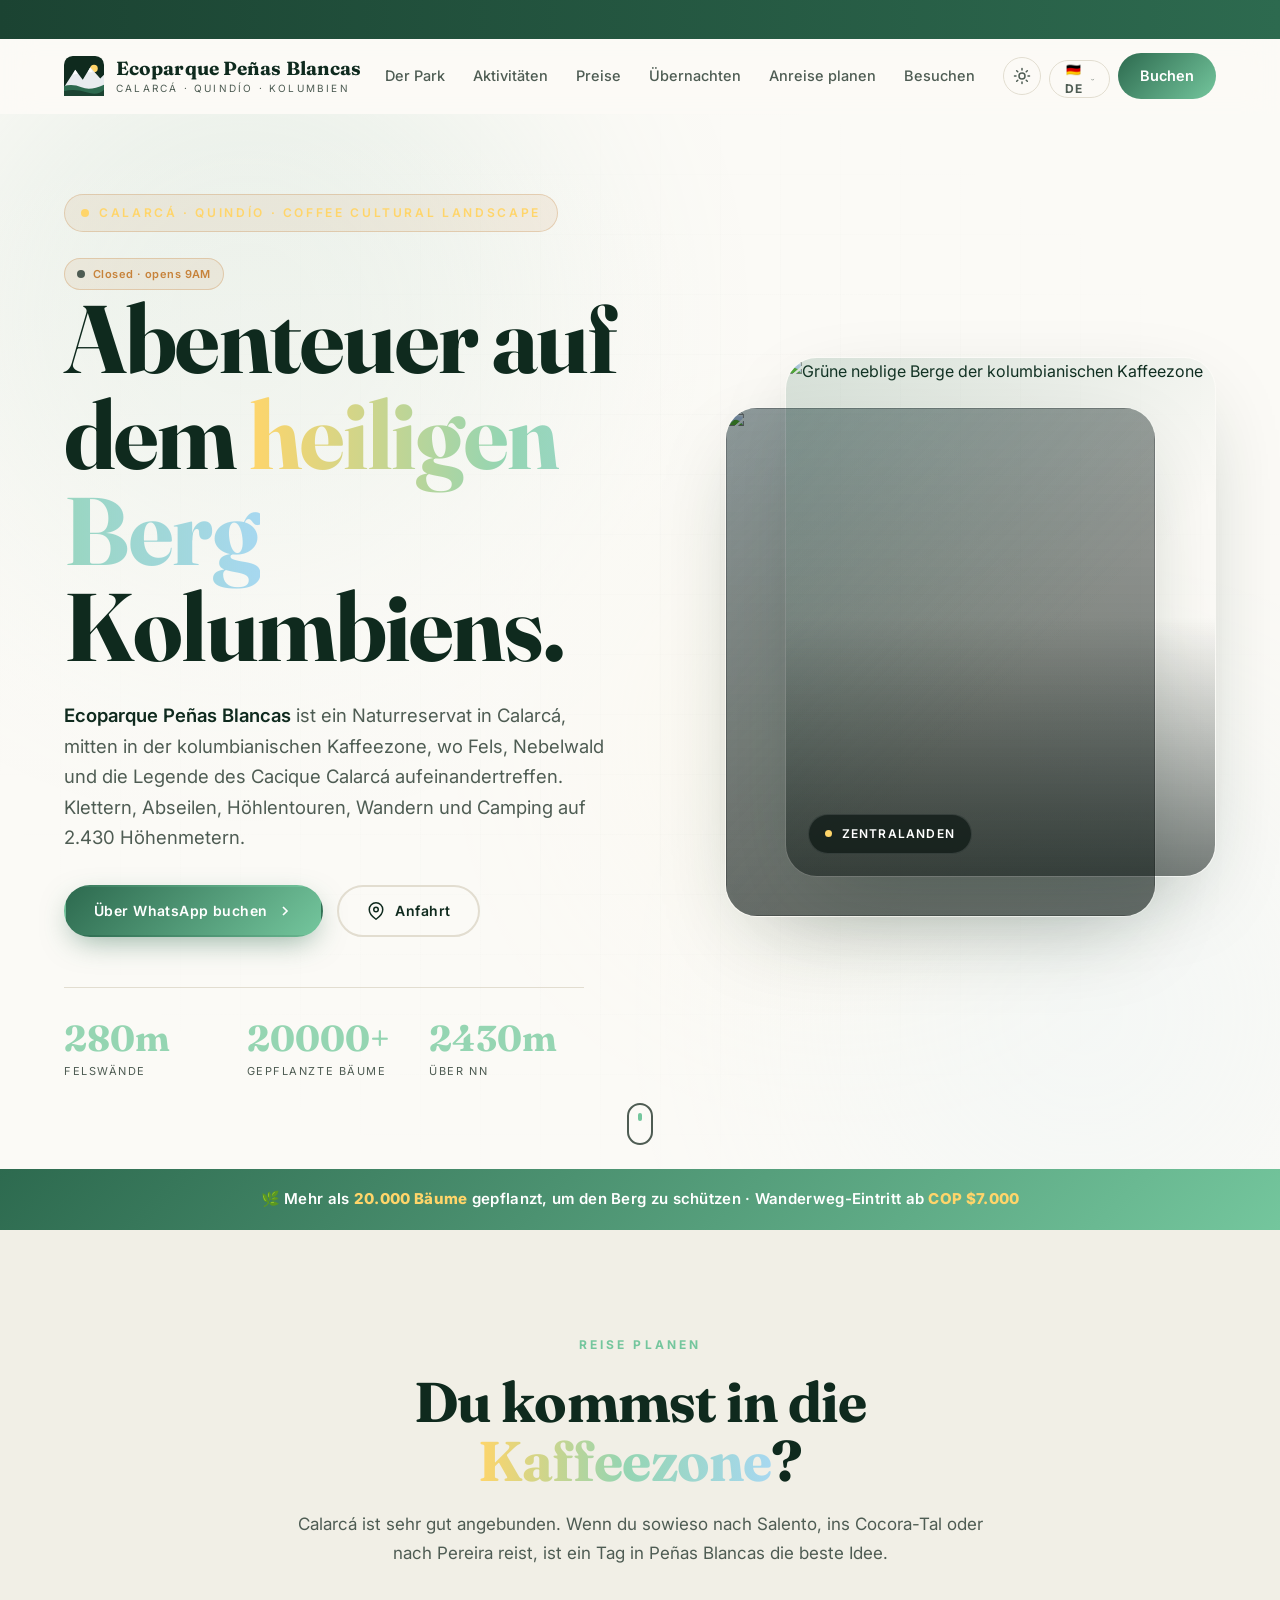
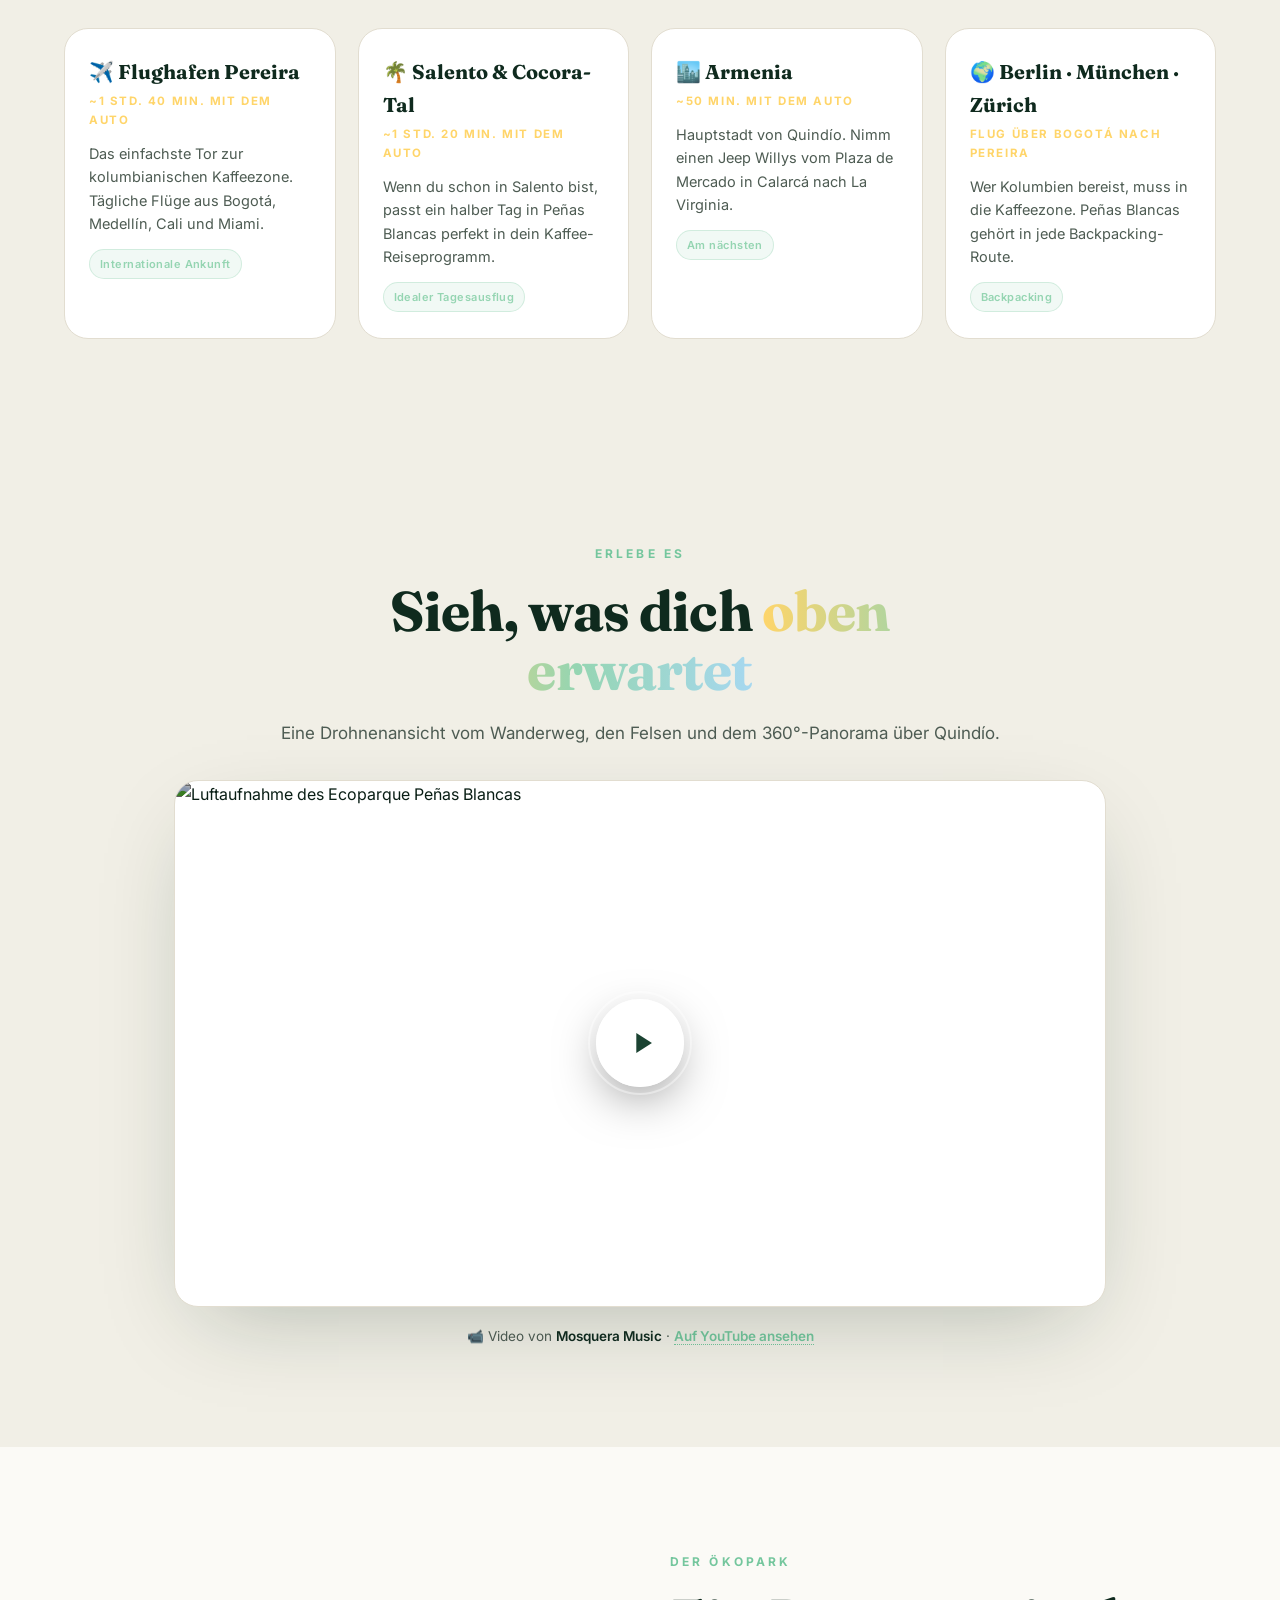
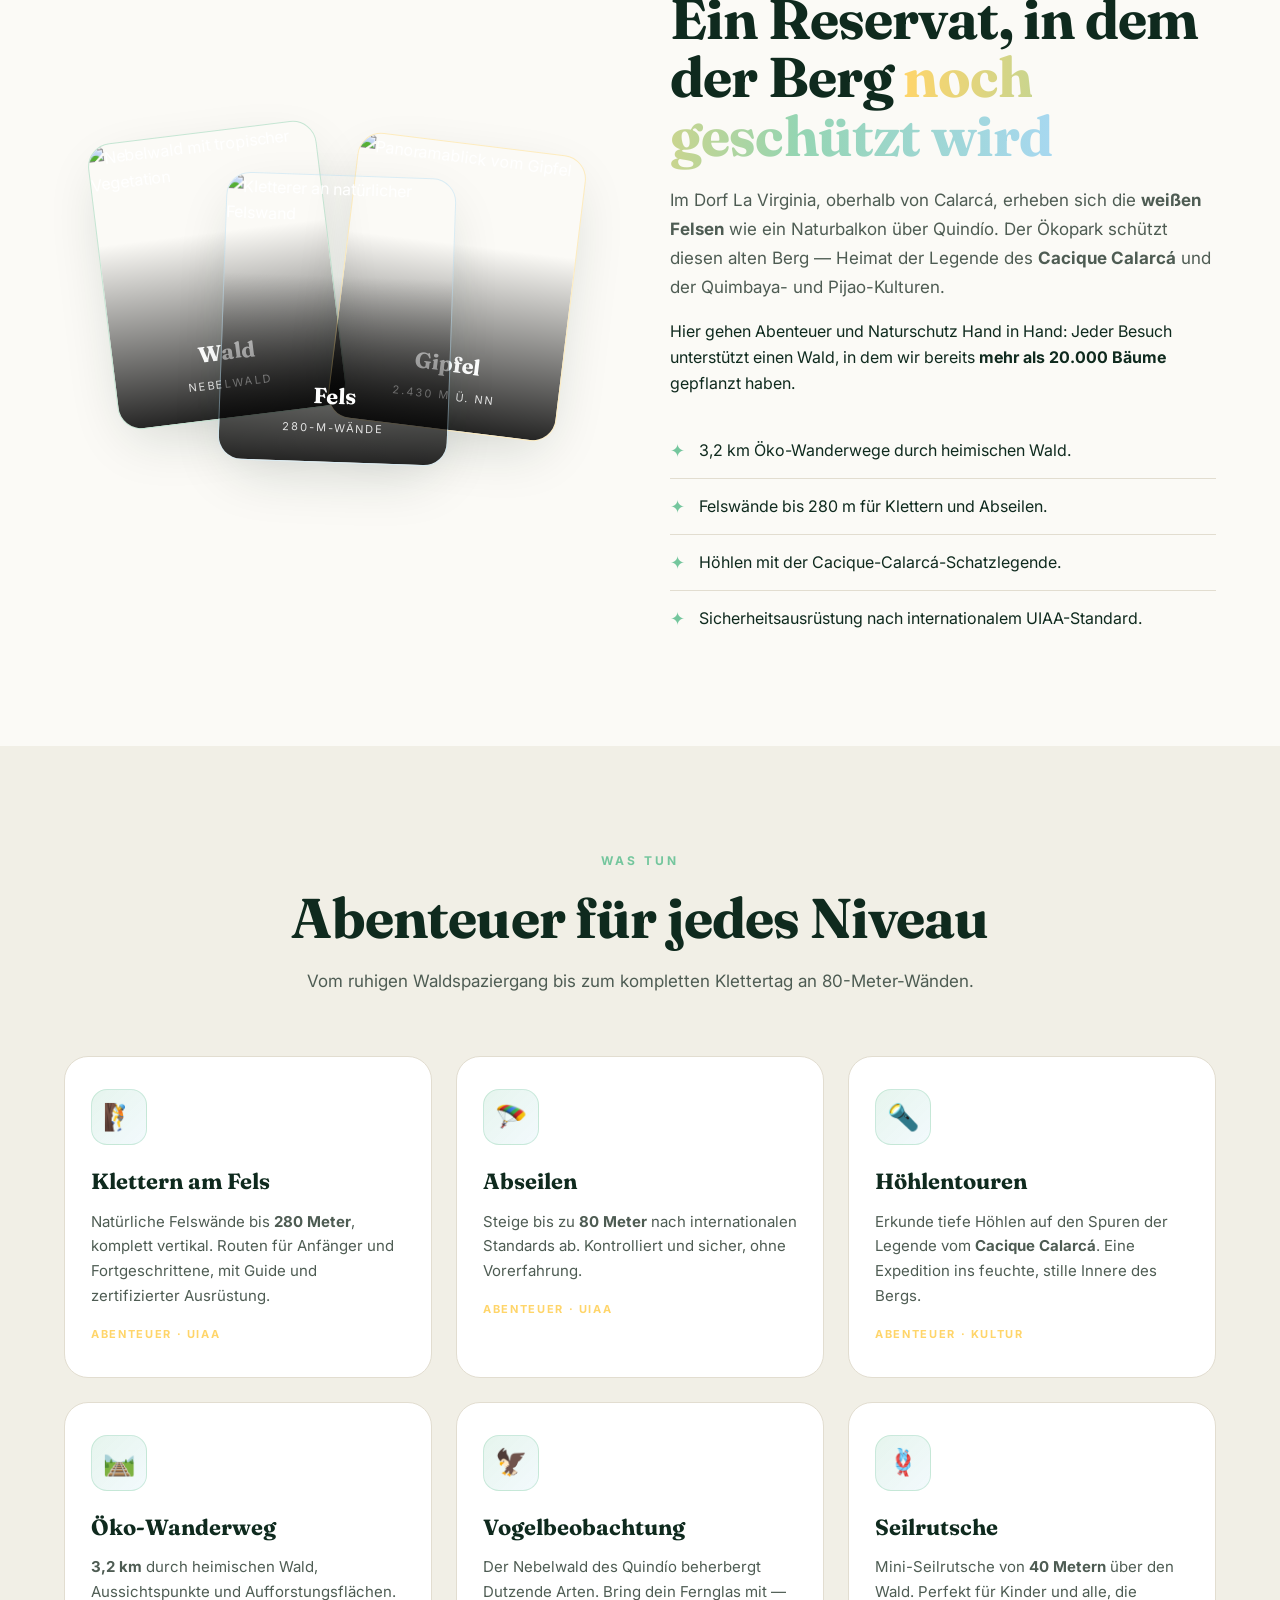
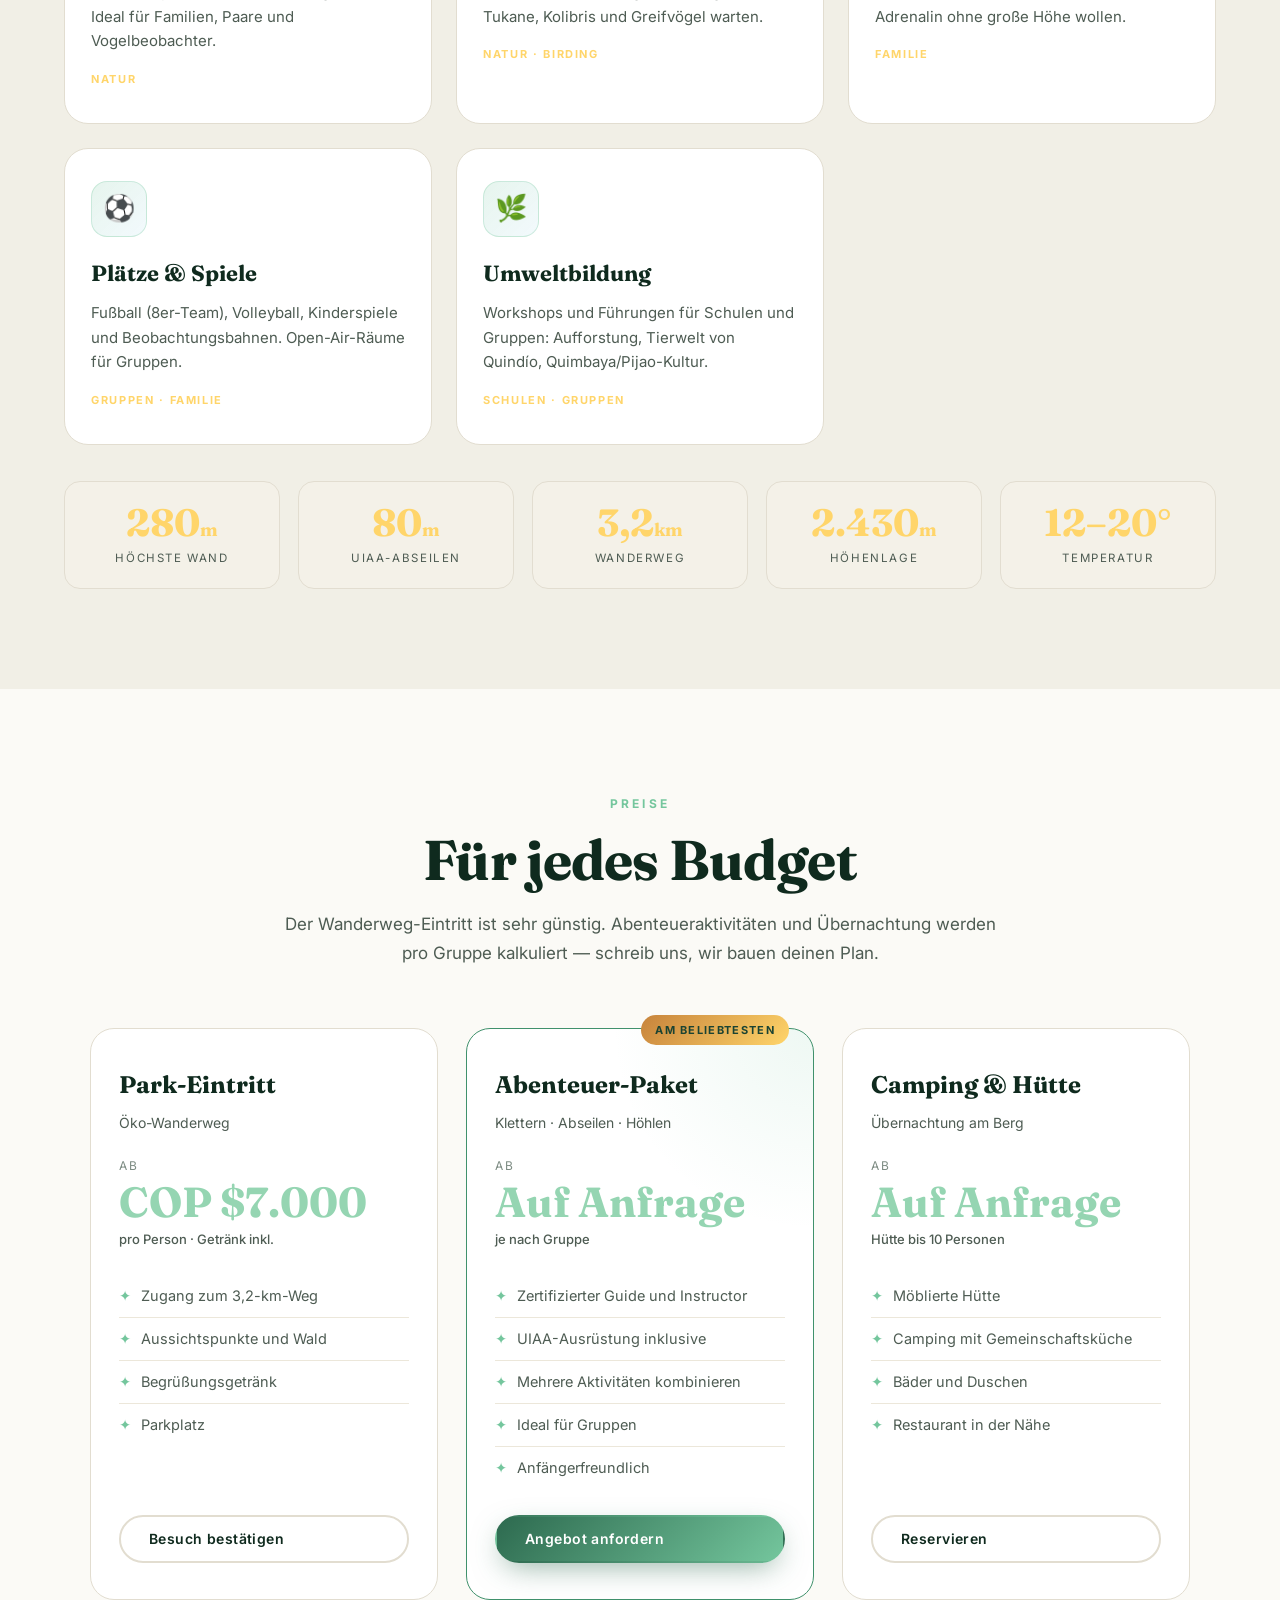
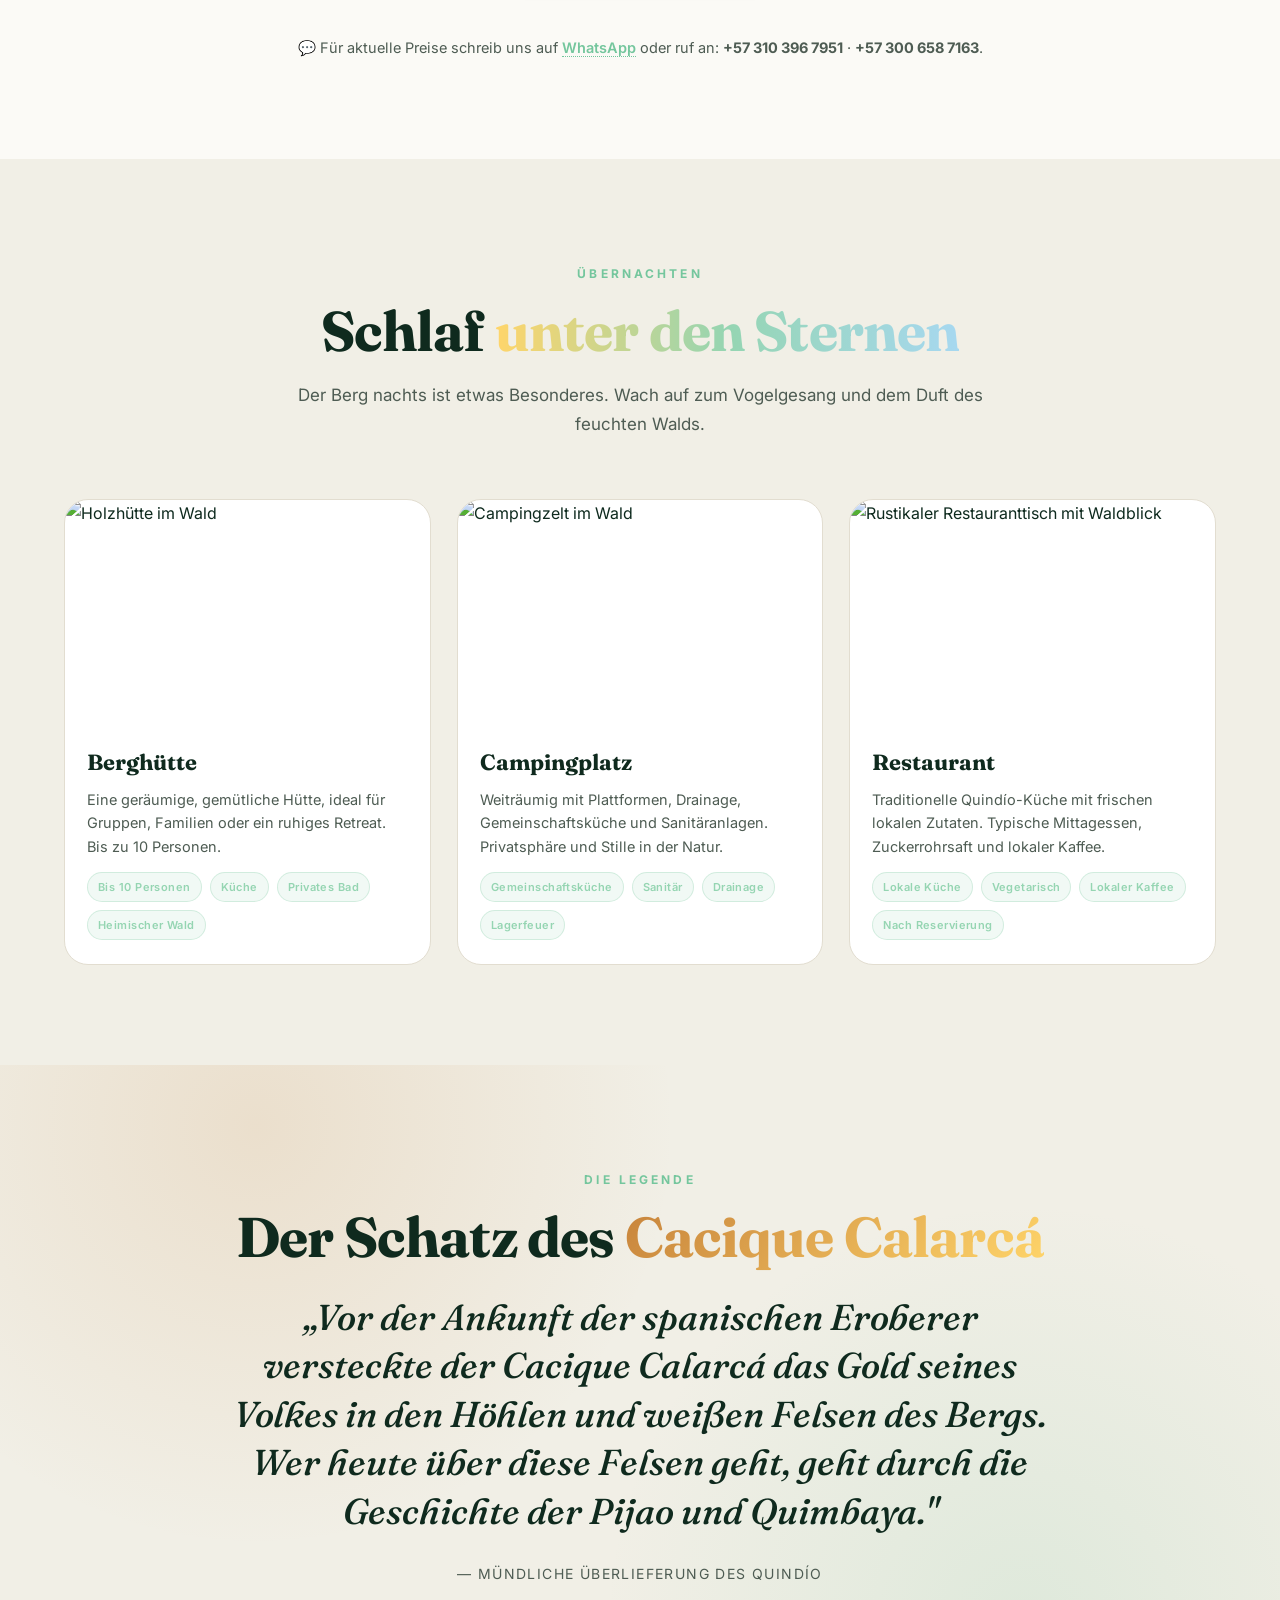
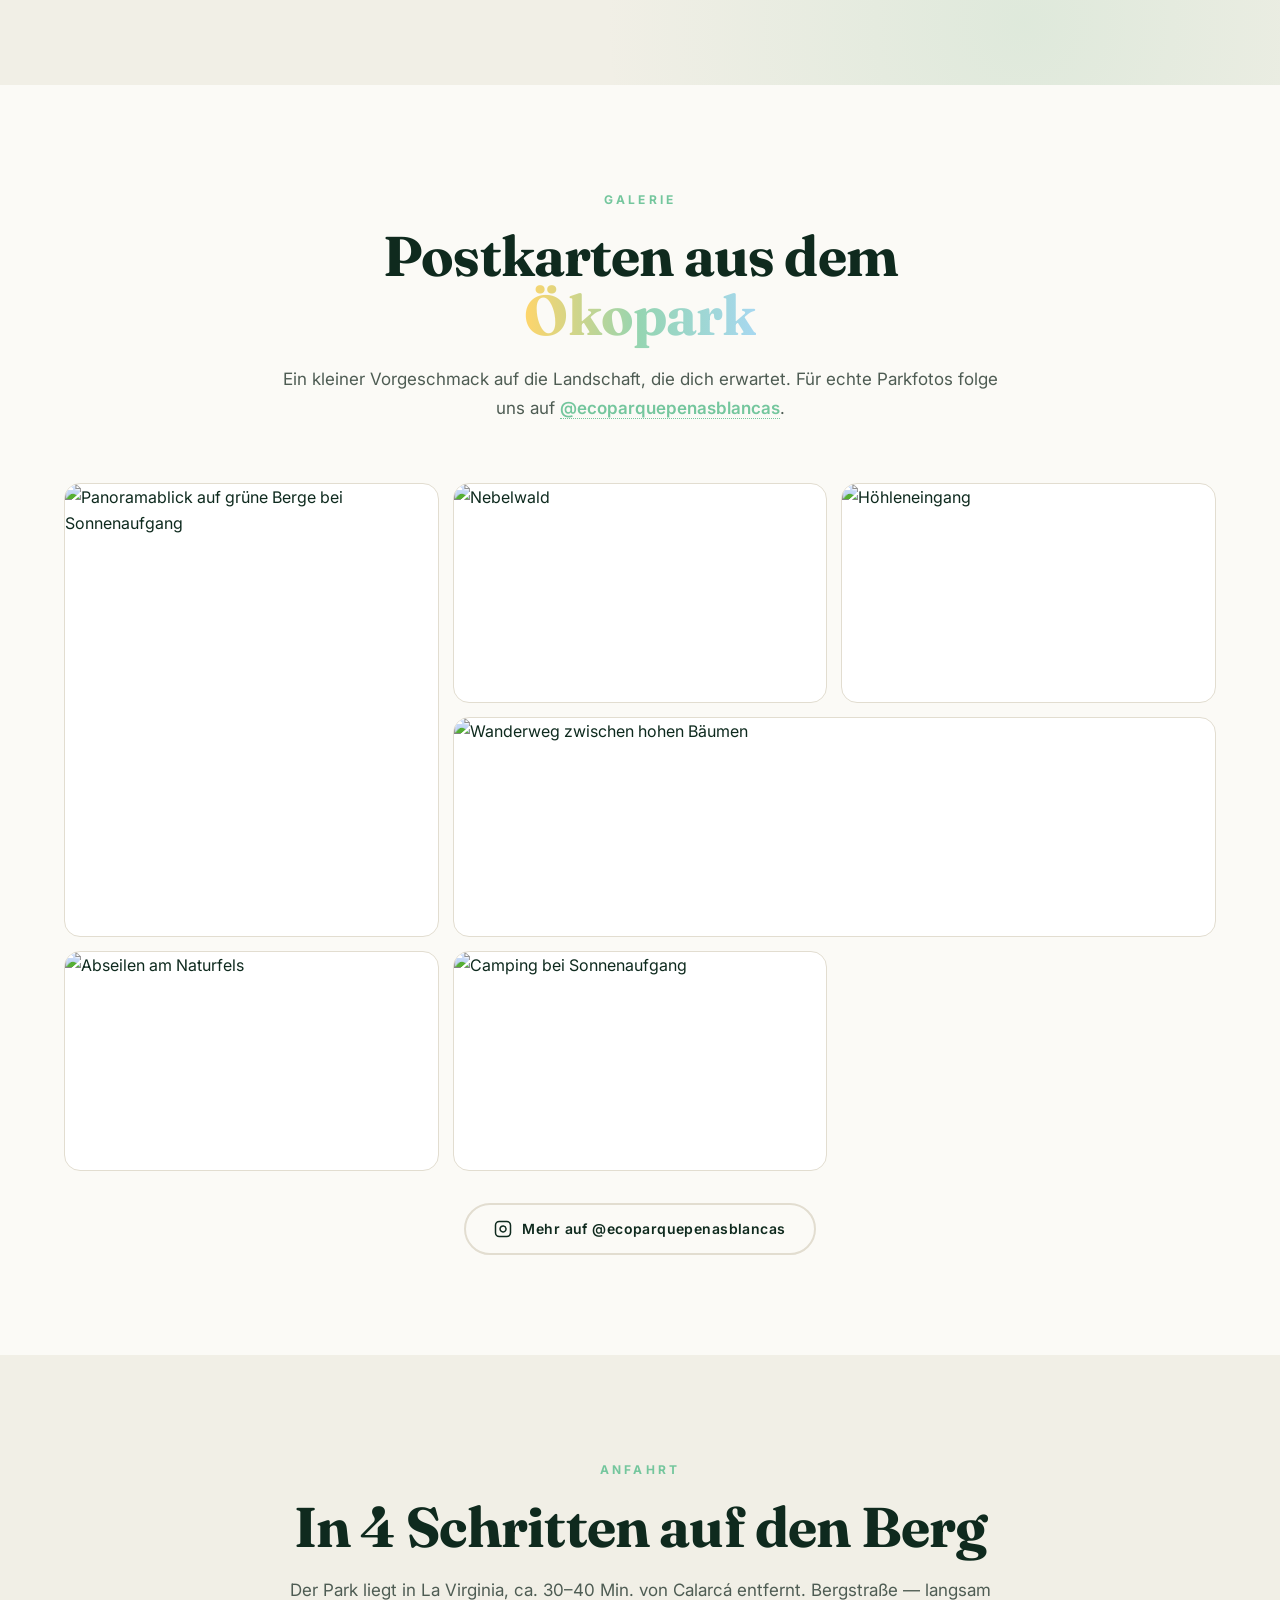
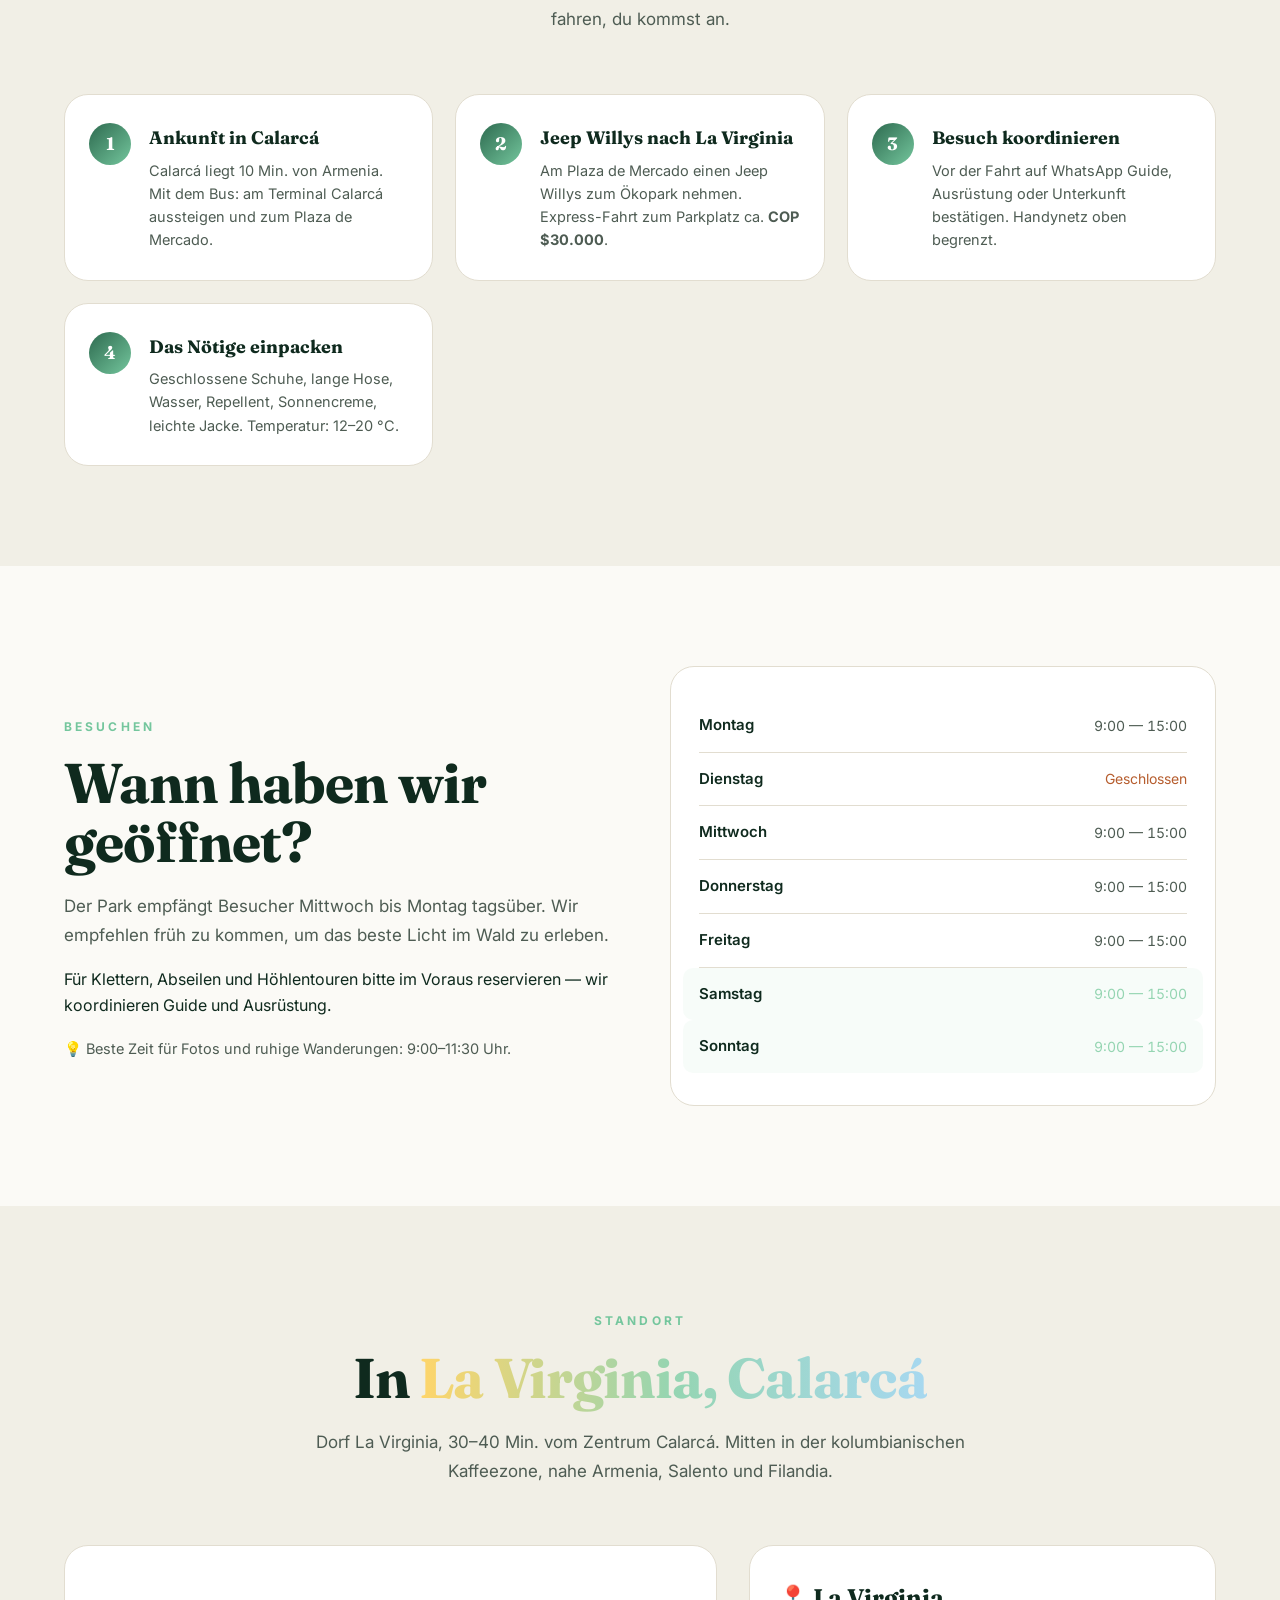
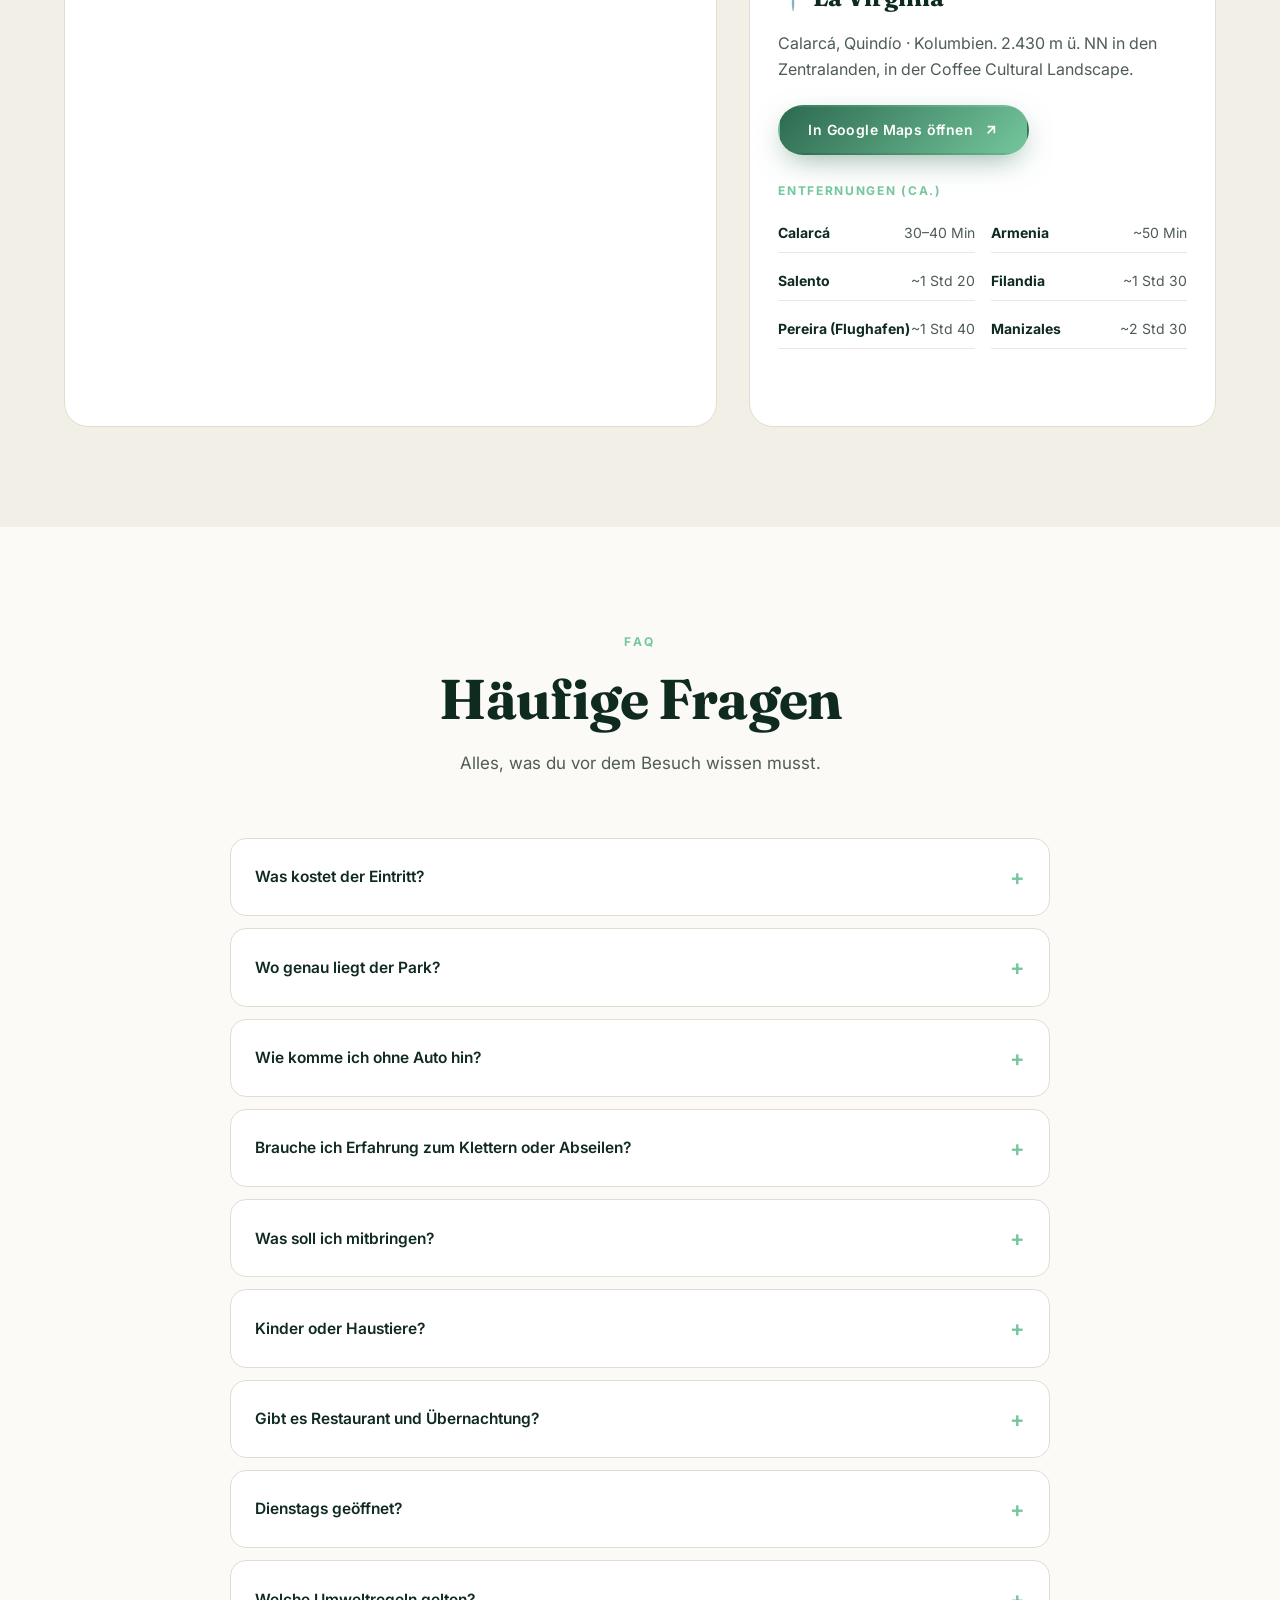
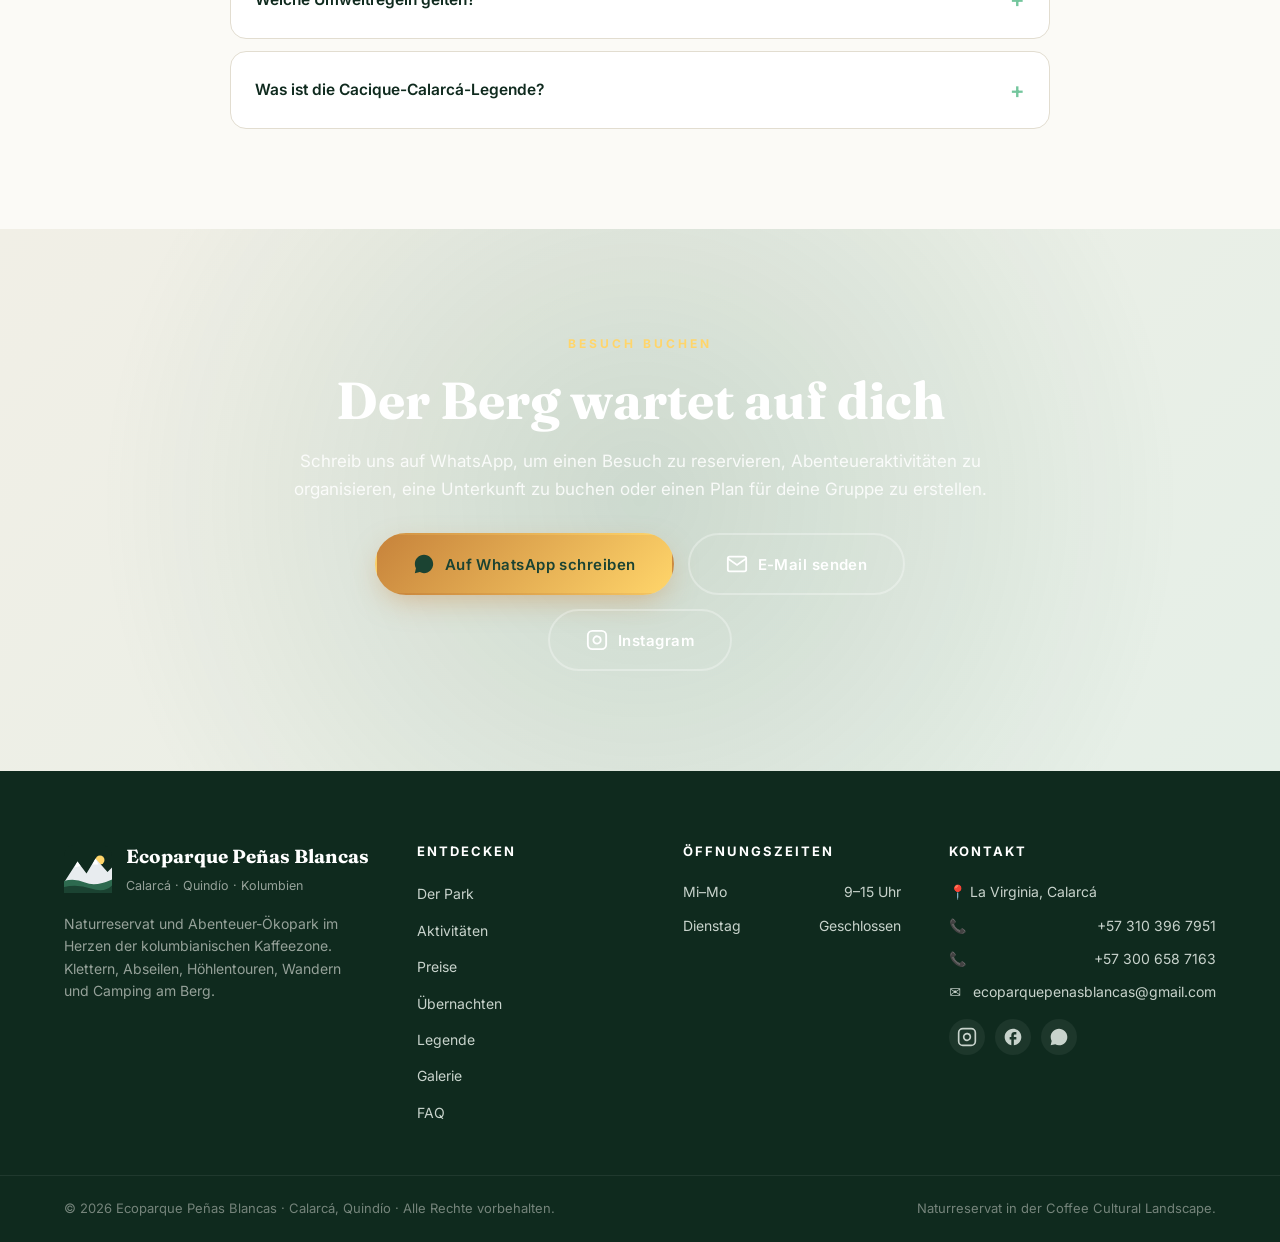
==== commit 24aa9886: "feat: hero background video + 'Watch the experience' YouTube section - Hero video: Cocora Valley dro" ====
--- a/de/index.html
+++ b/de/index.html
@@ -151,6 +151,13 @@
 
 <section class="hero" id="inicio" aria-labelledby="hero-title">
     <div class="hero__bg" aria-hidden="true"><div class="hero__grid"></div><div class="hero__glow hero__glow--1"></div><div class="hero__glow hero__glow--2"></div><div class="hero__glow hero__glow--3"></div></div>
+    <video class="hero__video" autoplay muted loop playsinline preload="metadata"
+           poster="https://images.unsplash.com/photo-1464822759023-fed622ff2c3b?w=1200&q=70&auto=format&fit=crop"
+           aria-hidden="true">
+        <source src="../assets/hero-cocora-sd.mp4" type="video/mp4">
+    </video>
+    <div class="hero__video-overlay" aria-hidden="true"></div>
+
     <div class="container hero__inner">
         <div class="hero__content">
             <span class="hero__eyebrow"><span class="dot"></span> Calarcá · Quindío · Coffee Cultural Landscape</span>
@@ -193,6 +200,21 @@
             <article class="travel-card"><h3 class="travel-card__city">🏙️ Armenia</h3><div class="travel-card__time">~50 Min. mit dem Auto</div><p>Hauptstadt von Quindío. Nimm einen Jeep Willys vom Plaza de Mercado in Calarcá nach La Virginia.</p><span class="travel-card__chip">Am nächsten</span></article>
             <article class="travel-card"><h3 class="travel-card__city">🌍 Berlin · München · Zürich</h3><div class="travel-card__time">Flug über Bogotá nach Pereira</div><p>Wer Kolumbien bereist, muss in die Kaffeezone. Peñas Blancas gehört in jede Backpacking-Route.</p><span class="travel-card__chip">Backpacking</span></article>
         </div>
+    </div>
+</section>
+
+<section class="experience" id="experiencia" aria-labelledby="experiencia-title">
+    <div class="container experience__wrap">
+        <div class="section__head" style="margin-bottom:32px;">
+            <span class="section__eyebrow">Erlebe es</span>
+            <h2 class="section__title" id="experiencia-title">Sieh, was dich <span class="text-gradient">oben erwartet</span></h2>
+            <p class="section__lead">Eine Drohnenansicht vom Wanderweg, den Felsen und dem 360°-Panorama über Quindío.</p>
+        </div>
+        <div class="experience__player" data-youtube="Ehikm4-QxTk" role="button" tabindex="0" aria-label="Video abspielen — Ecoparque Peñas Blancas">
+            <img src="https://i.ytimg.com/vi/Ehikm4-QxTk/maxresdefault.jpg" alt="Luftaufnahme des Ecoparque Peñas Blancas" loading="lazy" width="980" height="551">
+            <span class="experience__play" aria-hidden="true"><svg viewBox="0 0 24 24" fill="currentColor"><path d="M8 5v14l11-7z"/></svg></span>
+        </div>
+        <p class="experience__caption">📹 Video von <strong>Mosquera Music</strong> · <a href="https://www.youtube.com/watch?v=Ehikm4-QxTk" target="_blank" rel="noopener">Auf YouTube ansehen</a></p>
     </div>
 </section>
 
--- a/styles.css
+++ b/styles.css
@@ -674,6 +674,130 @@
     background: var(--sun);
     top: 40%; left: 50%;
     animation-delay: 8s;
+}
+
+/* Hero background video */
+.hero__video {
+    position: absolute;
+    inset: 0;
+    width: 100%;
+    height: 100%;
+    object-fit: cover;
+    z-index: -2;
+    opacity: 0;
+    transition: opacity 1.2s var(--ease);
+    pointer-events: none;
+}
+.hero__video.loaded { opacity: .35; }
+[data-theme="light"] .hero__video.loaded { opacity: .5; }
+.hero__video-overlay {
+    position: absolute;
+    inset: 0;
+    z-index: -1;
+    background:
+        radial-gradient(ellipse at 30% 50%, rgba(11,22,18,.55) 0%, transparent 70%),
+        linear-gradient(180deg, rgba(11,22,18,.4) 0%, rgba(11,22,18,.65) 100%);
+    pointer-events: none;
+}
+[data-theme="light"] .hero__video-overlay {
+    background:
+        radial-gradient(ellipse at 30% 50%, rgba(251,250,246,.7) 0%, transparent 70%),
+        linear-gradient(180deg, rgba(251,250,246,.5) 0%, rgba(251,250,246,.6) 100%);
+}
+@media (prefers-reduced-motion: reduce) {
+    .hero__video { display: none; }
+}
+
+/* Watch-the-experience YouTube section */
+.experience {
+    background: var(--bg-soft);
+    padding: 100px 0;
+    position: relative;
+}
+.experience__wrap {
+    max-width: 980px;
+    margin: 0 auto;
+}
+.experience__player {
+    position: relative;
+    padding-top: 56.25%;
+    border-radius: var(--radius-lg);
+    overflow: hidden;
+    box-shadow: var(--shadow-lg);
+    background: var(--bg-card);
+    border: 1px solid var(--line);
+    cursor: pointer;
+    margin-top: 14px;
+}
+.experience__player iframe,
+.experience__player img {
+    position: absolute;
+    inset: 0;
+    width: 100%;
+    height: 100%;
+    border: 0;
+    object-fit: cover;
+    display: block;
+}
+.experience__player img {
+    filter: brightness(.7) saturate(1.1);
+    transition: filter .35s var(--ease);
+}
+.experience__player:hover img { filter: brightness(.85) saturate(1.15); }
+.experience__play {
+    position: absolute;
+    top: 50%;
+    left: 50%;
+    transform: translate(-50%, -50%);
+    width: 88px;
+    height: 88px;
+    border-radius: 50%;
+    background: rgba(255,255,255,.95);
+    color: var(--green-700);
+    display: inline-flex;
+    align-items: center;
+    justify-content: center;
+    box-shadow: 0 16px 50px -10px rgba(0,0,0,.5), 0 0 0 0 rgba(255,255,255,.4);
+    transition: transform .3s var(--ease), box-shadow .3s var(--ease);
+    z-index: 2;
+}
+.experience__play::before {
+    content: '';
+    position: absolute;
+    inset: -8px;
+    border-radius: 50%;
+    border: 2px solid rgba(255,255,255,.4);
+    animation: pulseRing 2.5s ease-out infinite;
+}
+@keyframes pulseRing {
+    0%   { transform: scale(1); opacity: .8; }
+    100% { transform: scale(1.4); opacity: 0; }
+}
+.experience__player:hover .experience__play {
+    transform: translate(-50%, -50%) scale(1.06);
+    box-shadow: 0 20px 60px -10px rgba(0,0,0,.6);
+}
+.experience__play svg {
+    width: 34px;
+    height: 34px;
+    margin-left: 4px;
+}
+.experience__caption {
+    margin-top: 18px;
+    text-align: center;
+    color: var(--muted);
+    font-size: 13.5px;
+}
+.experience__caption strong { color: var(--text); font-weight: 600; }
+.experience__caption a {
+    color: var(--green-400);
+    font-weight: 600;
+    border-bottom: 1px dotted var(--green-400);
+}
+
+@media (max-width: 720px) {
+    .experience__play { width: 64px; height: 64px; }
+    .experience__play svg { width: 24px; height: 24px; }
 }
 @keyframes pulse {
     0%, 100% { opacity: .22; transform: scale(1); }
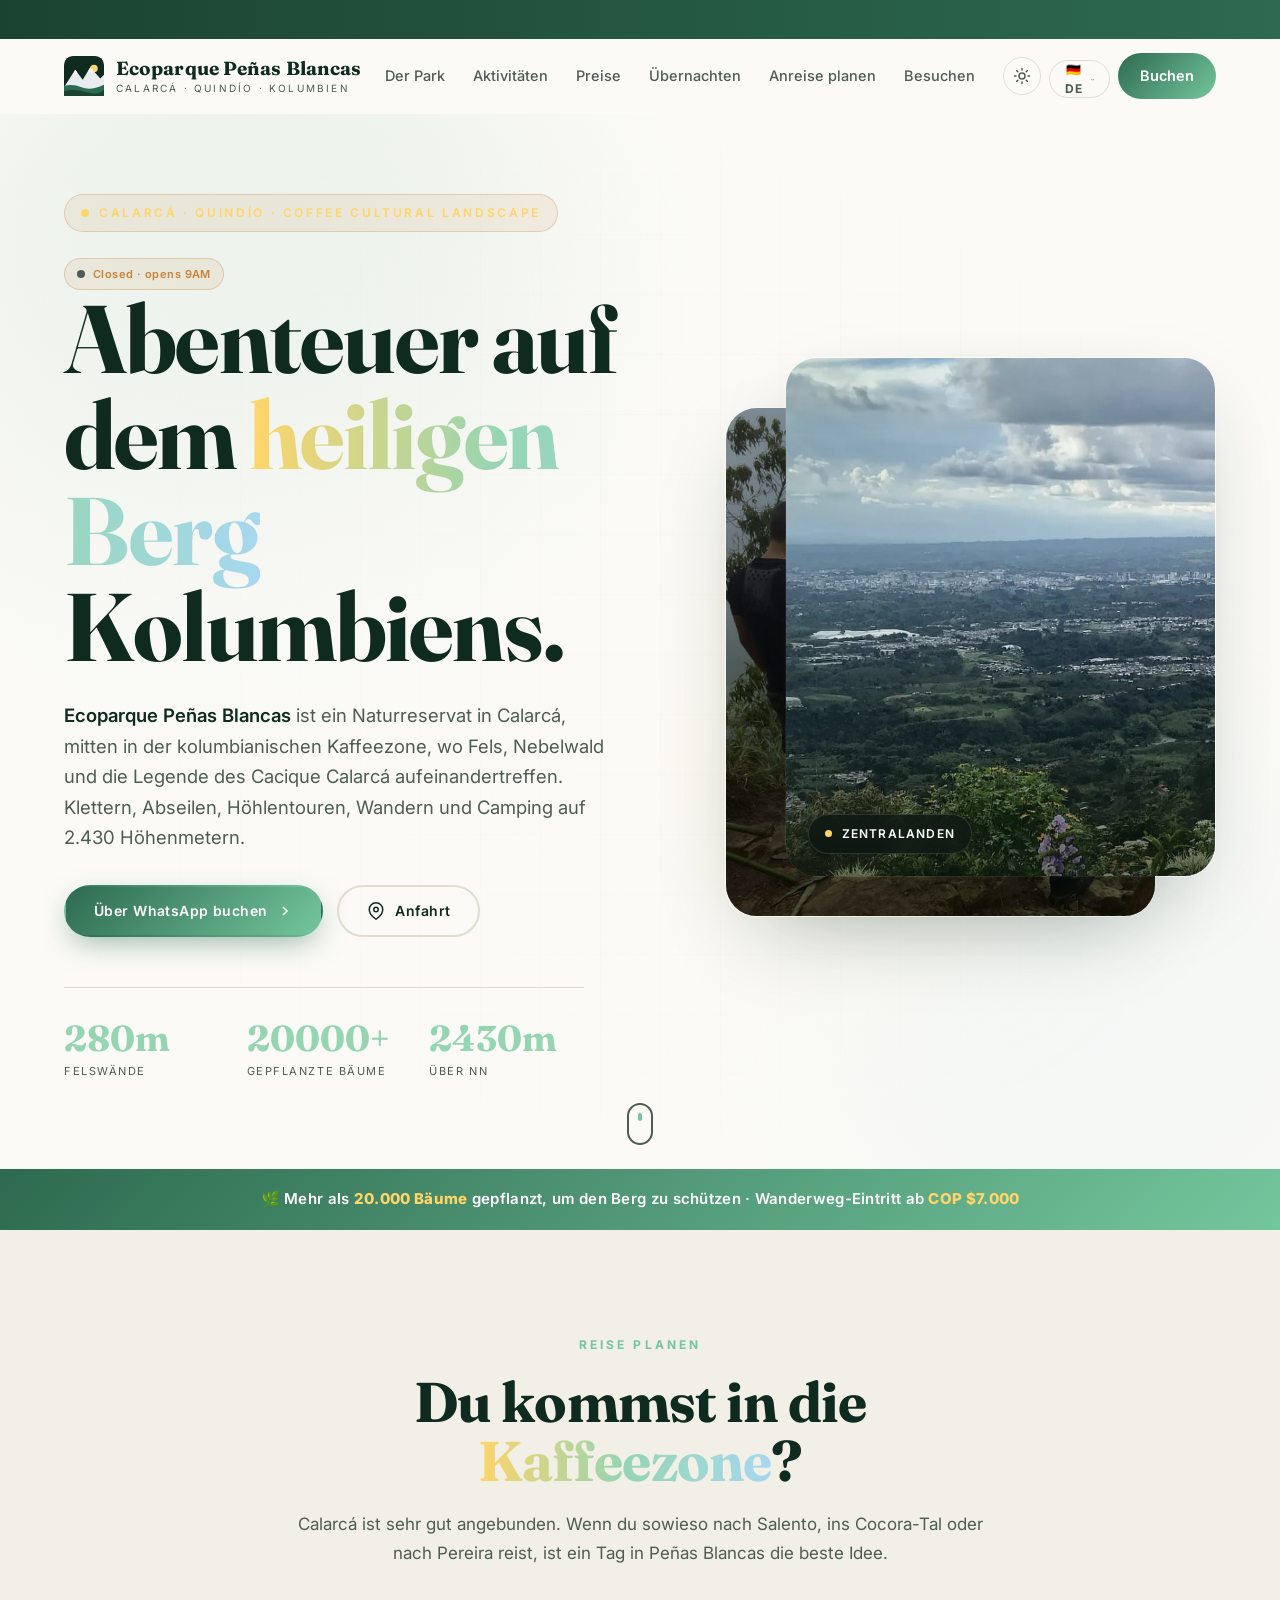
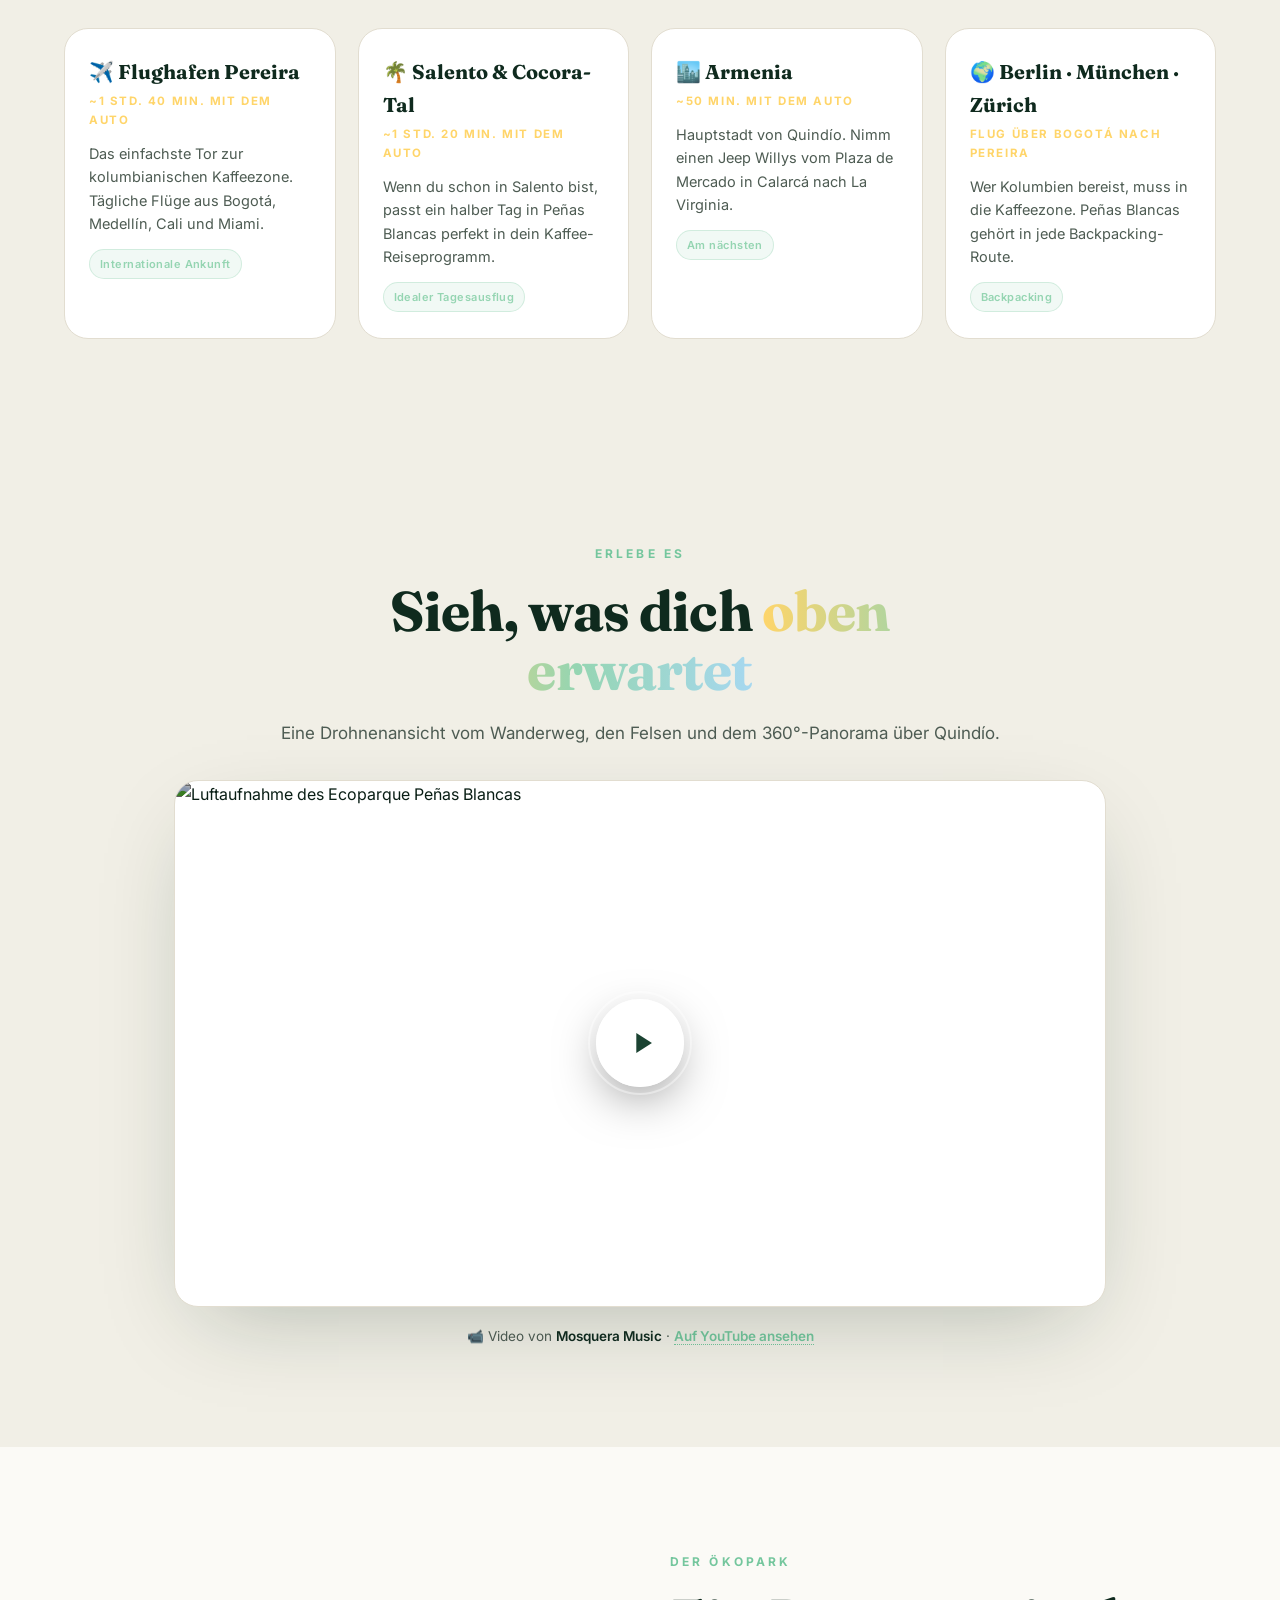
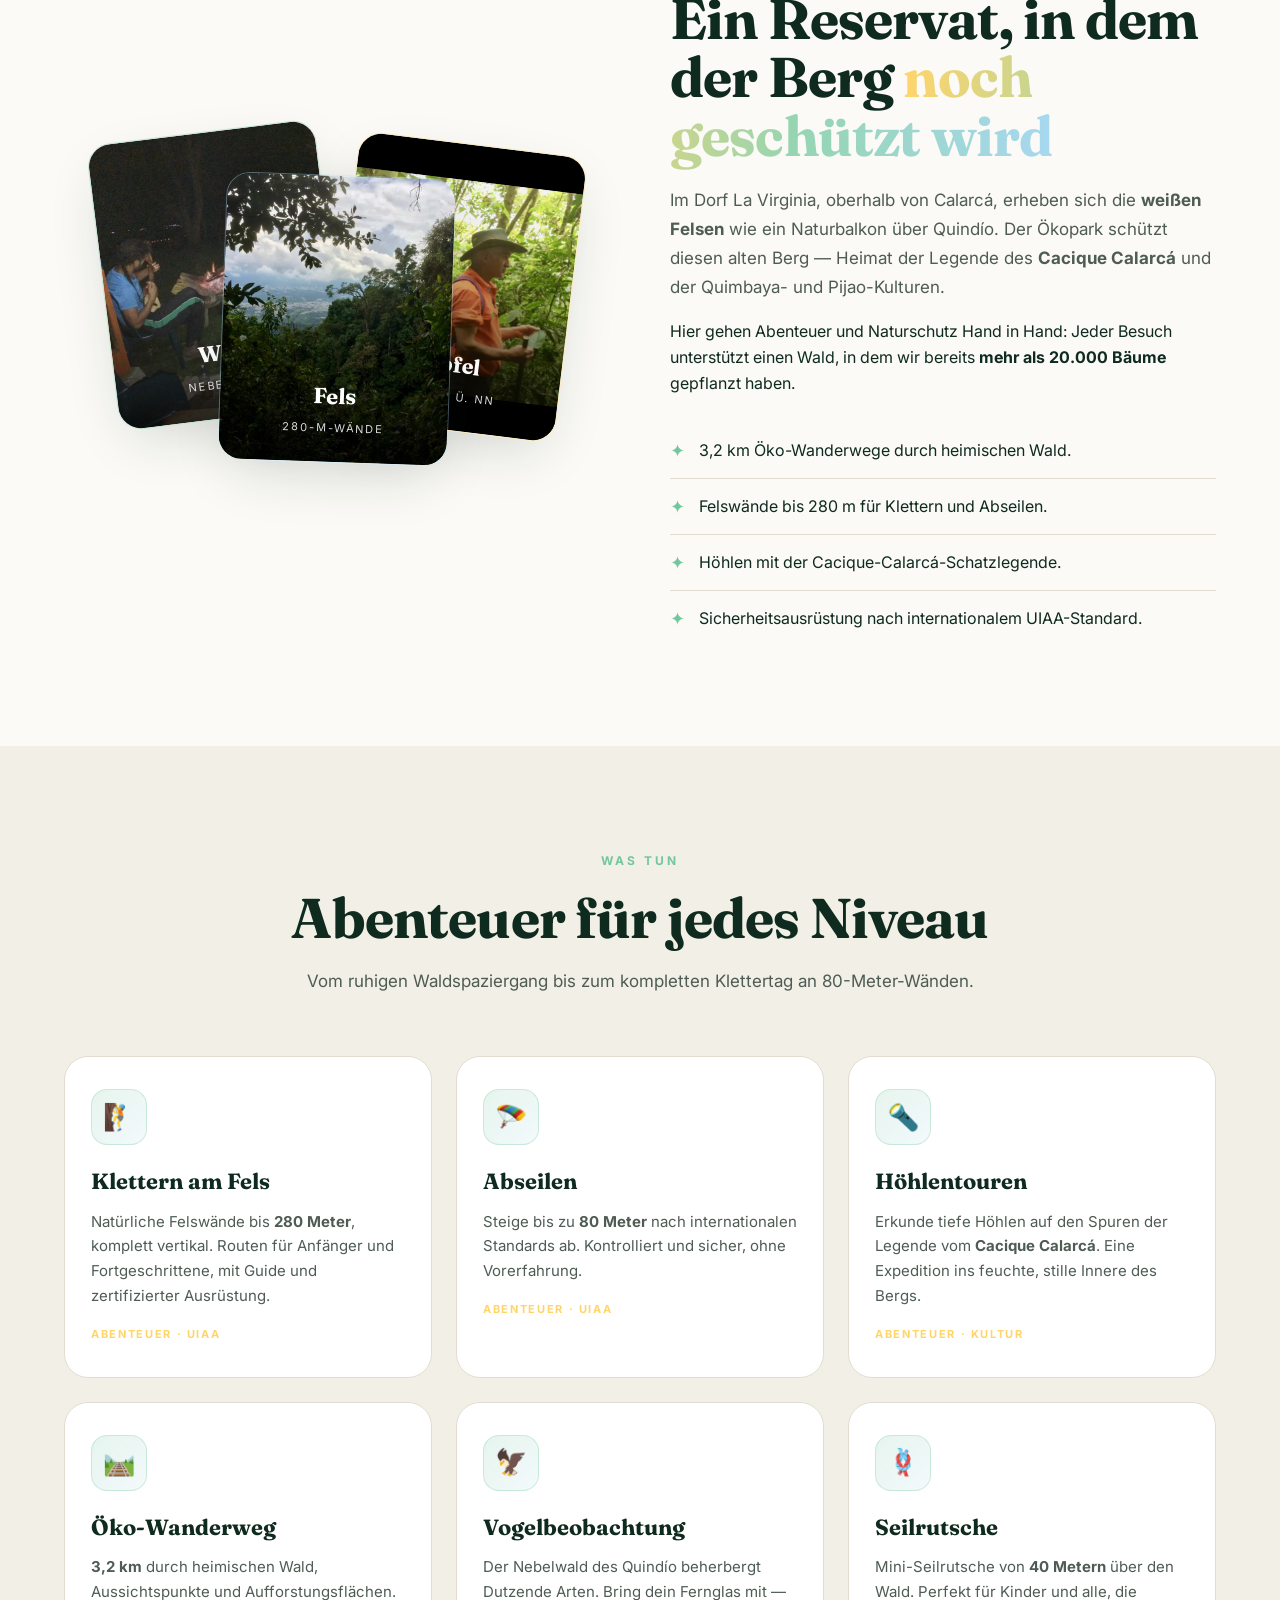
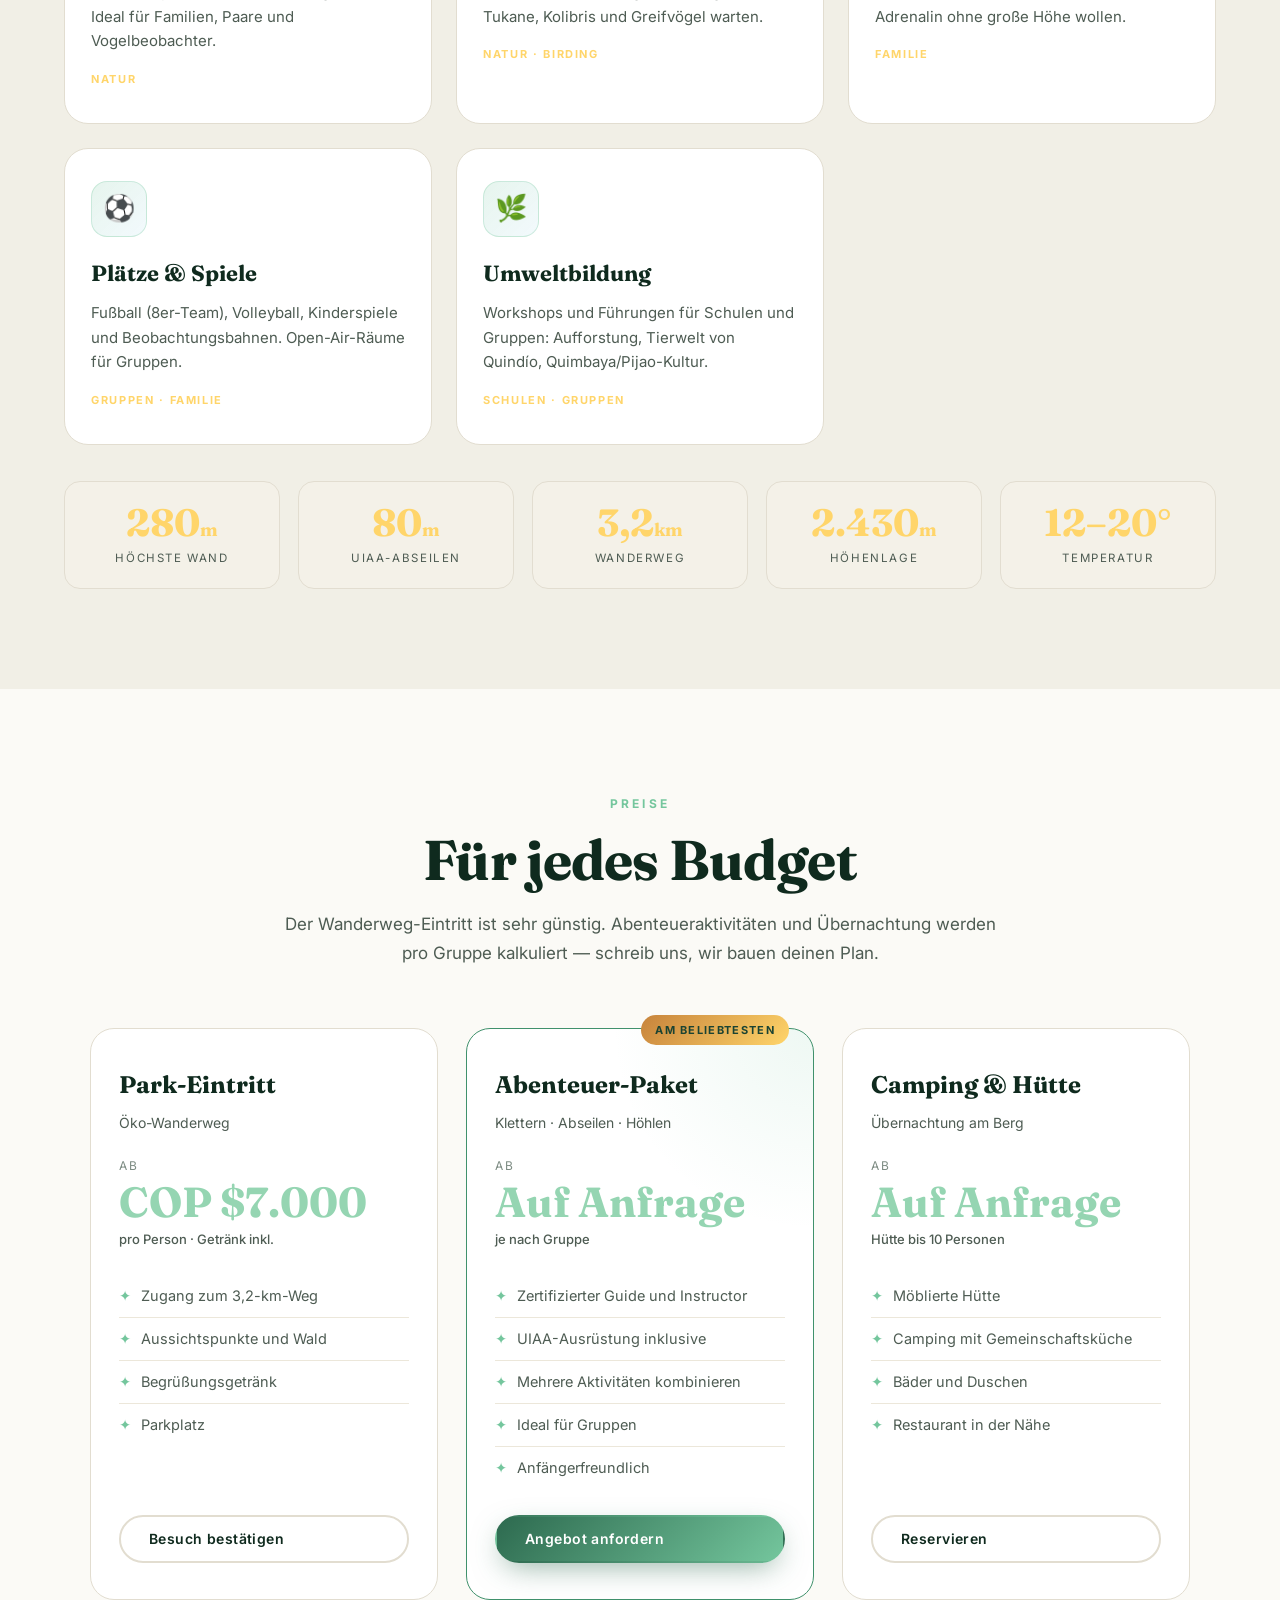
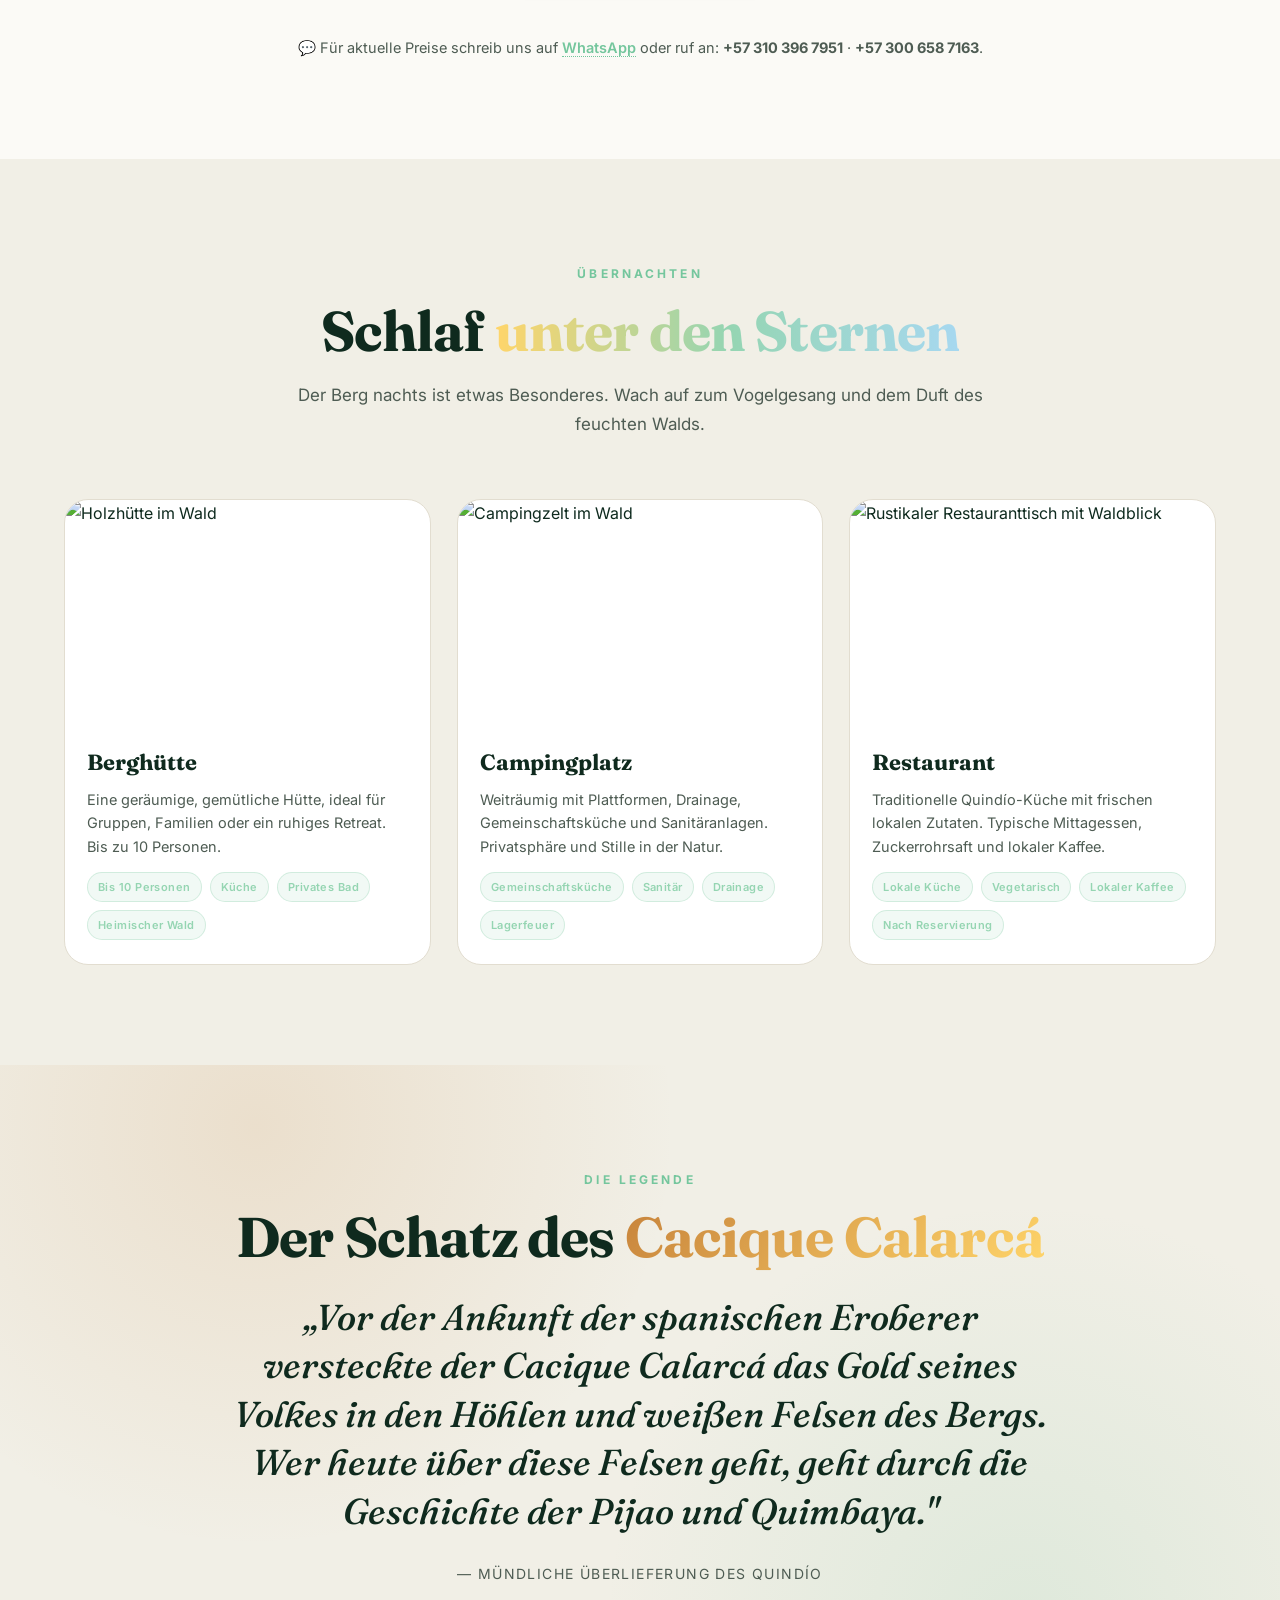
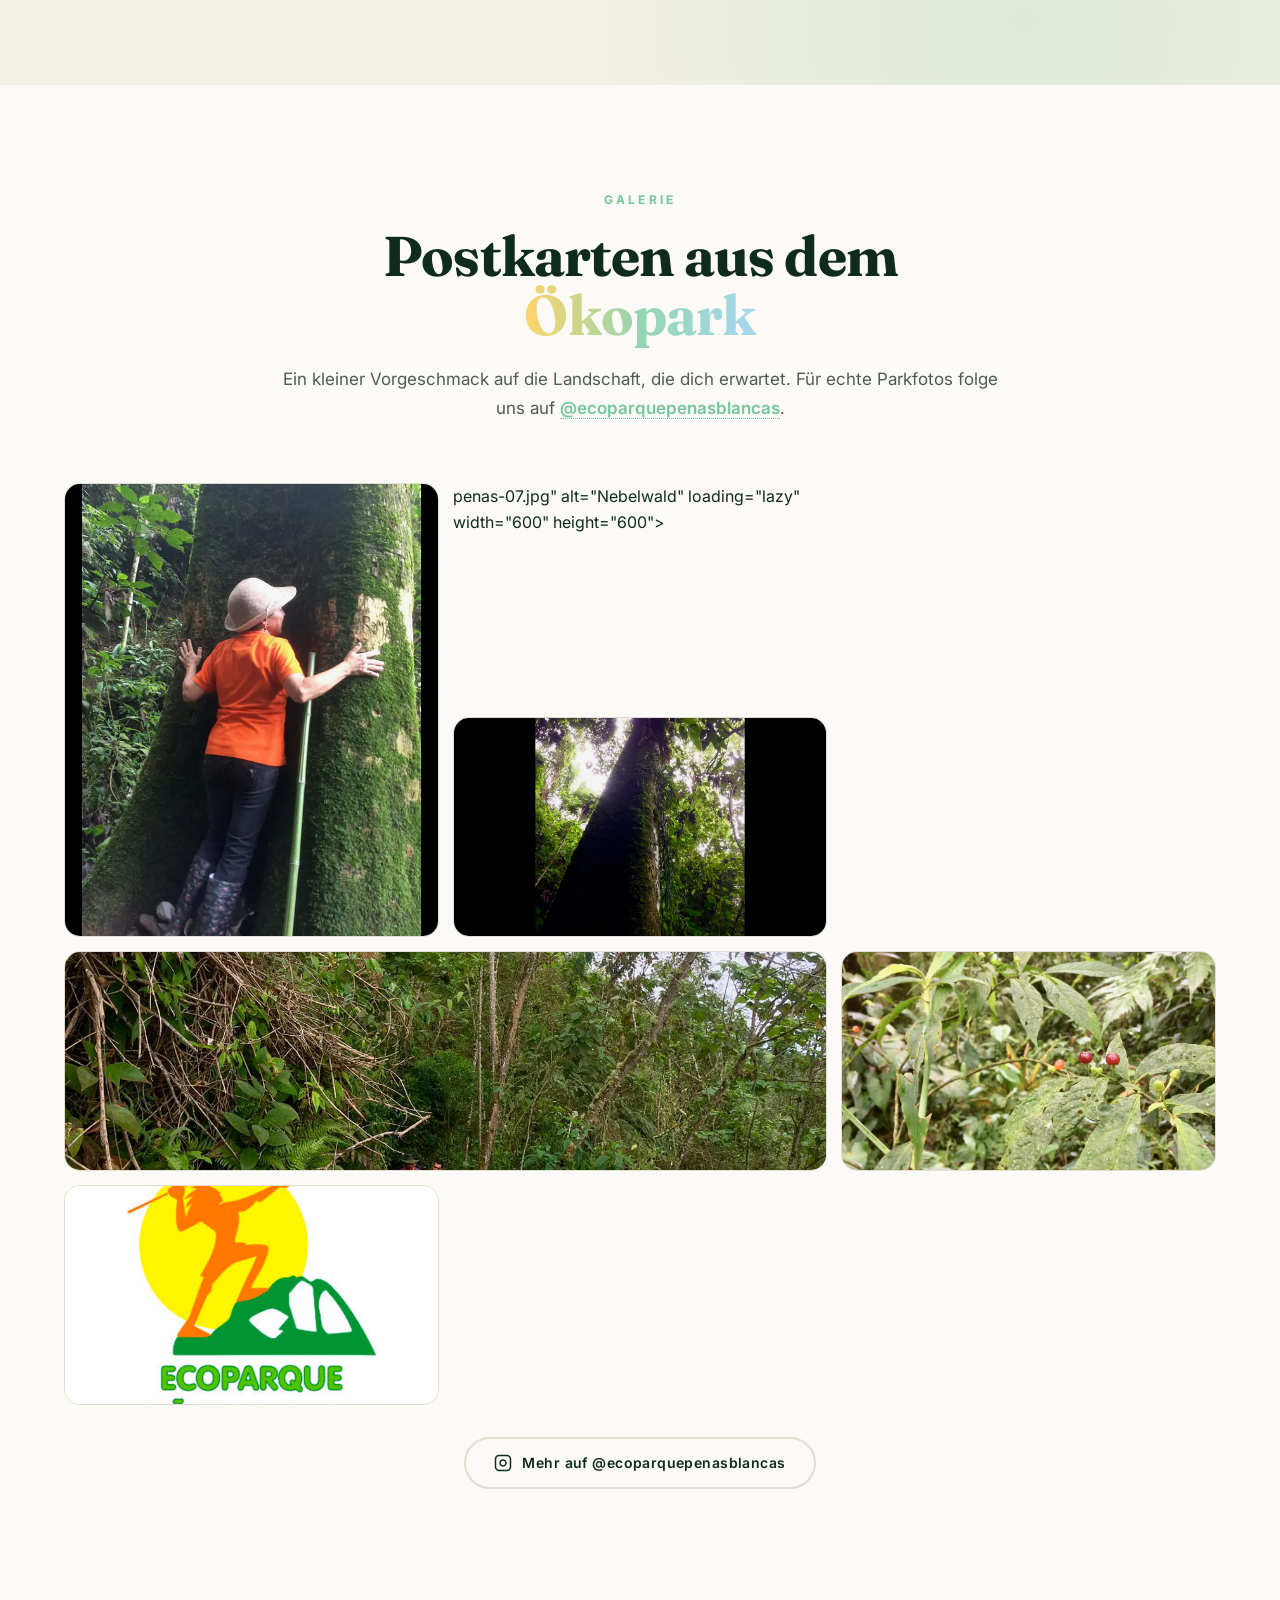
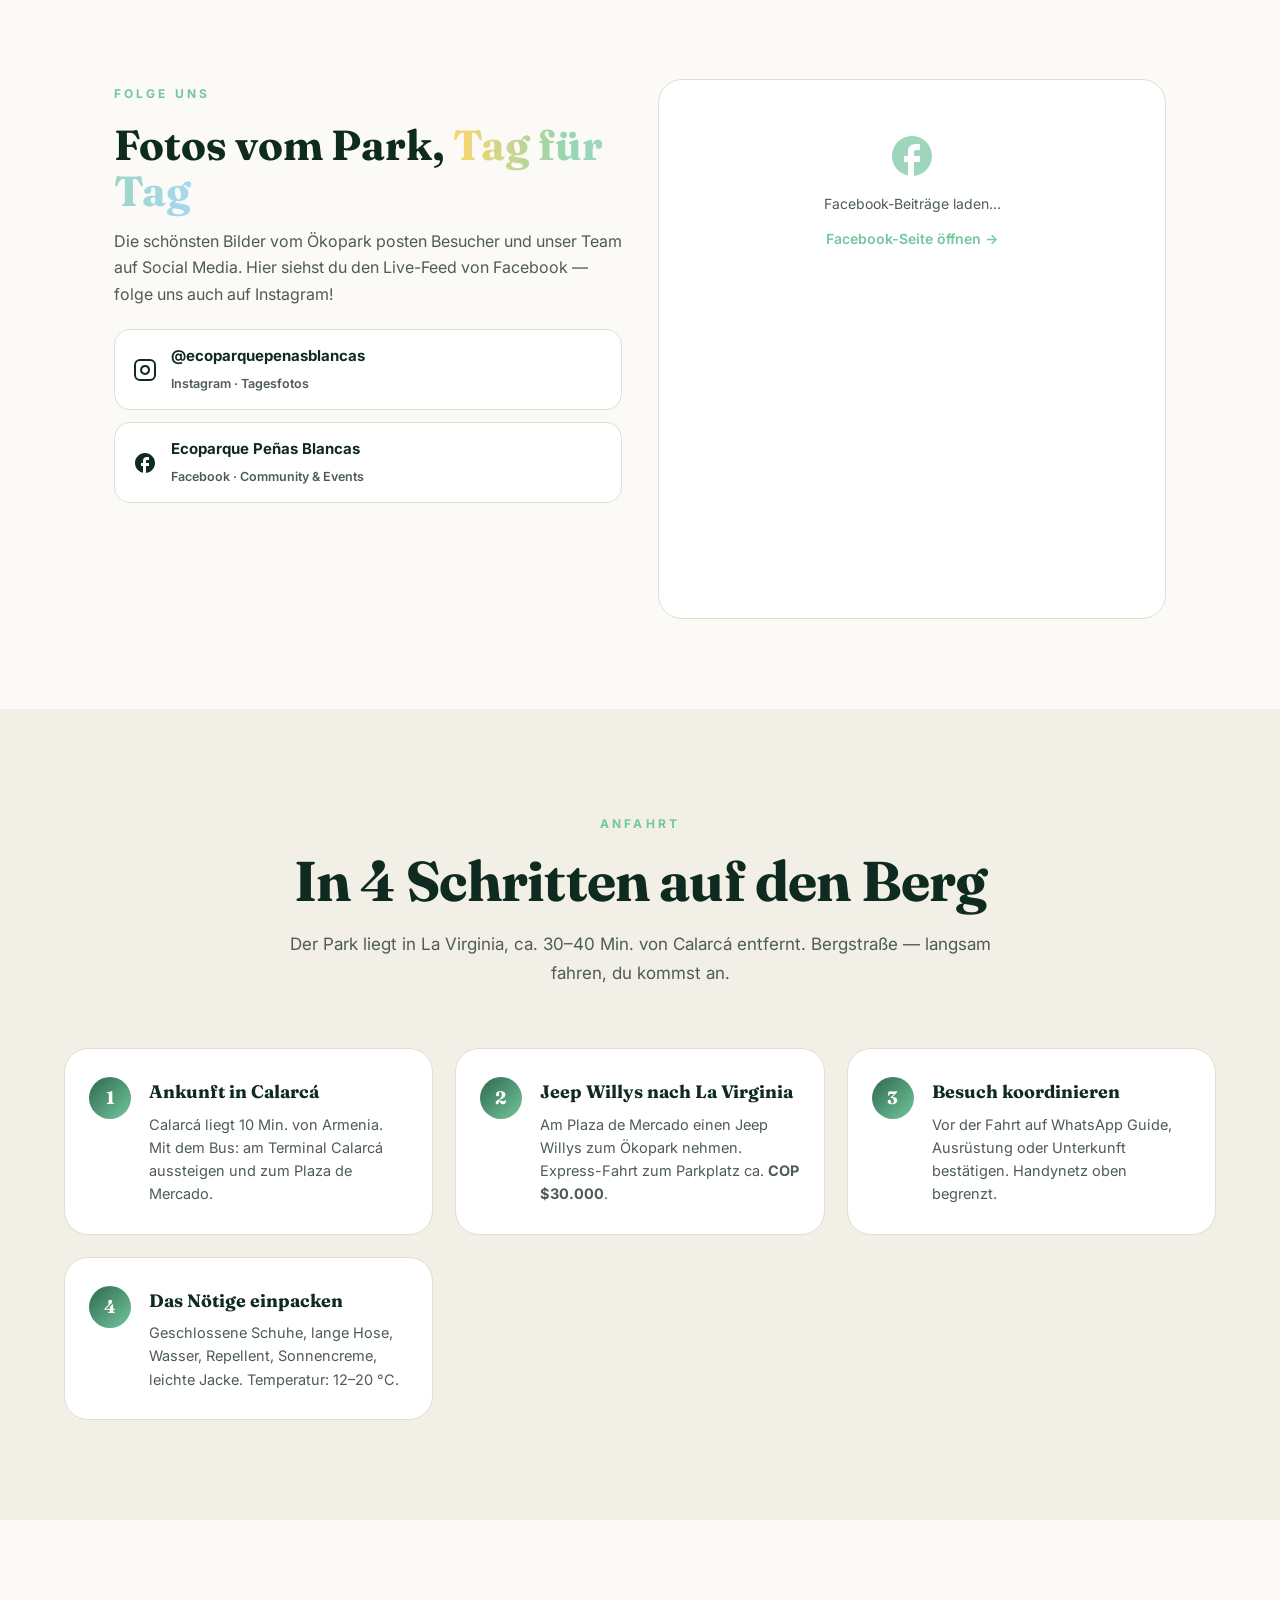
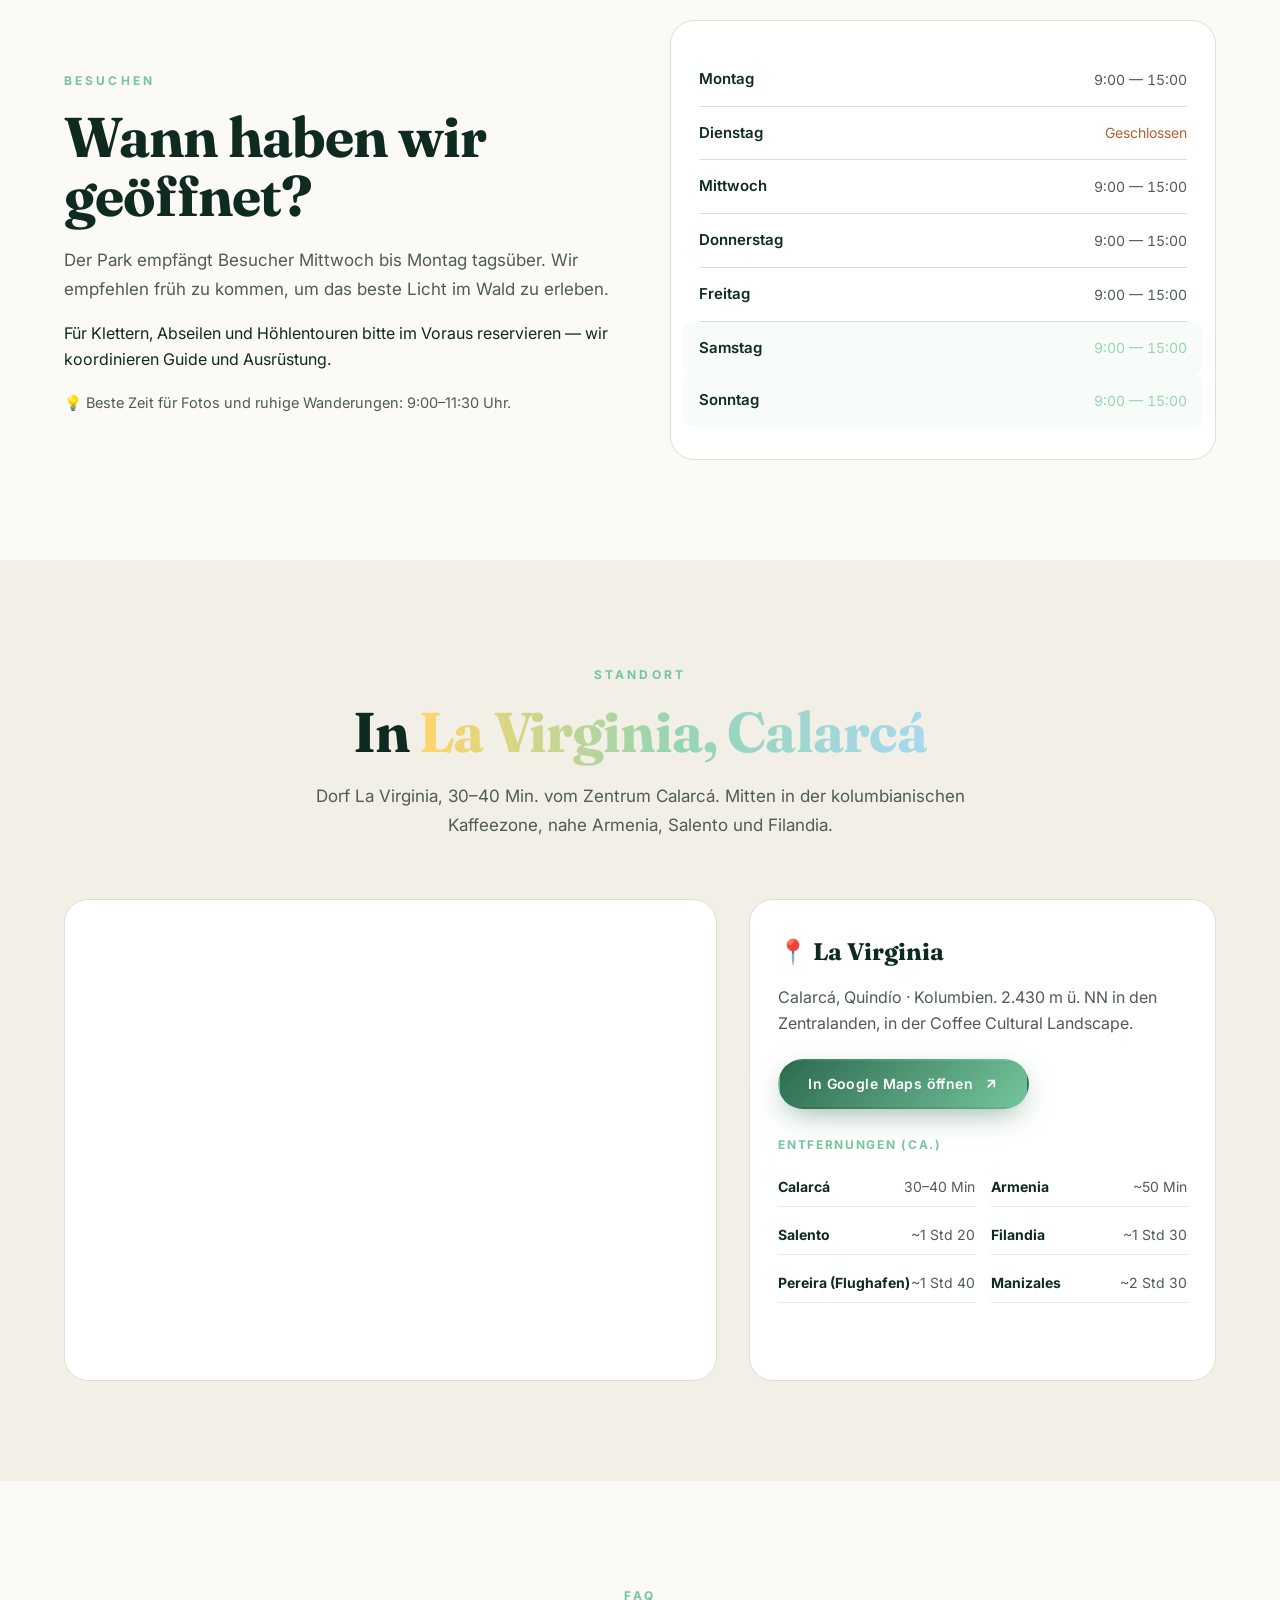
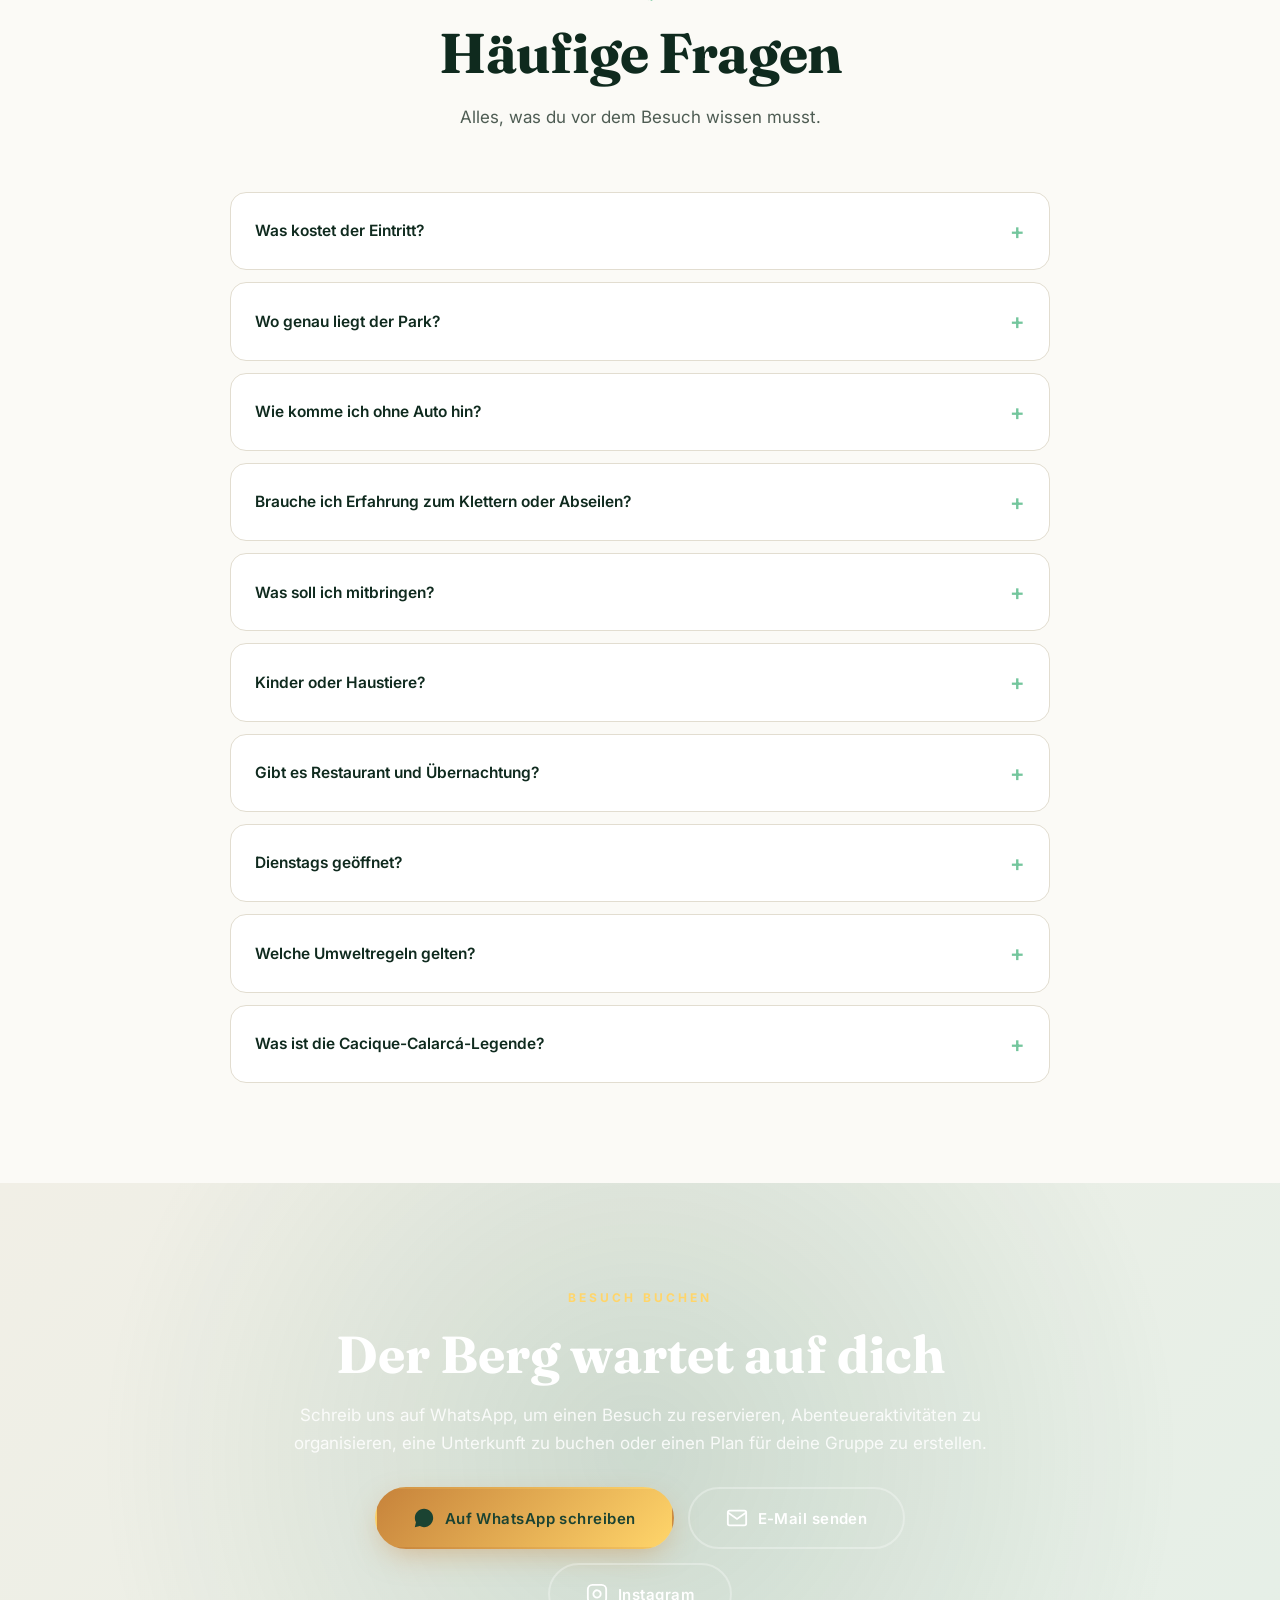
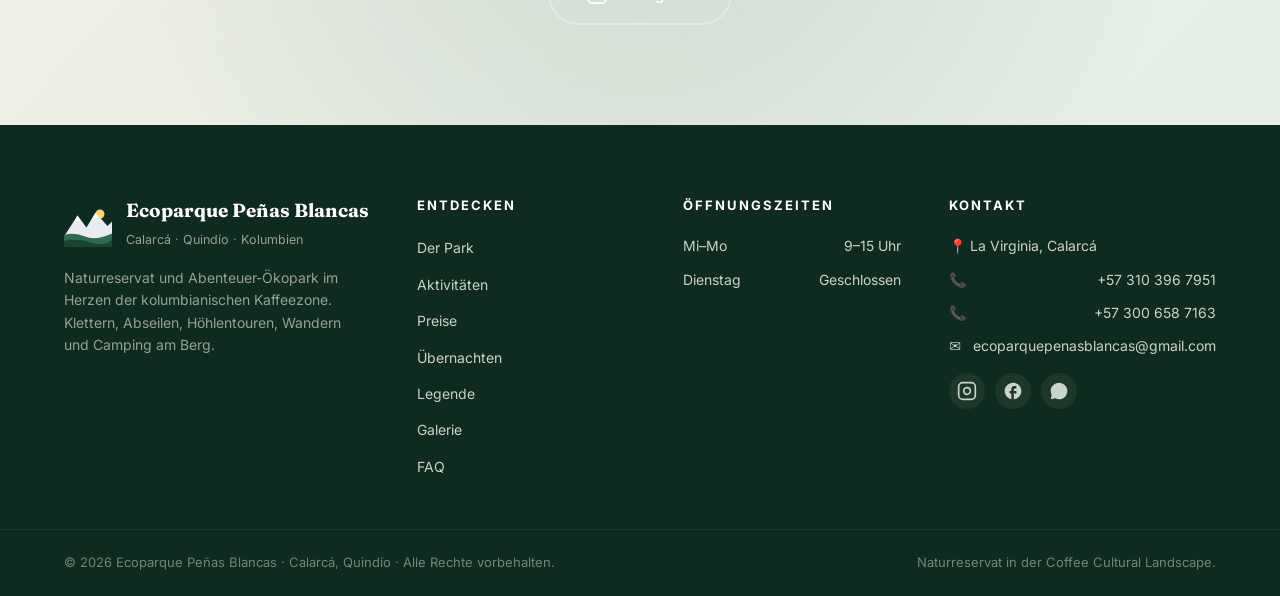
==== commit 464de7cf: "feat: real ecoparque photos + live Facebook feed widget - Replaced Unsplash placeholders with 11 rea" ====
--- a/de/index.html
+++ b/de/index.html
@@ -152,7 +152,7 @@
 <section class="hero" id="inicio" aria-labelledby="hero-title">
     <div class="hero__bg" aria-hidden="true"><div class="hero__grid"></div><div class="hero__glow hero__glow--1"></div><div class="hero__glow hero__glow--2"></div><div class="hero__glow hero__glow--3"></div></div>
     <video class="hero__video" autoplay muted loop playsinline preload="metadata"
-           poster="https://images.unsplash.com/photo-1464822759023-fed622ff2c3b?w=1200&q=70&auto=format&fit=crop"
+           poster="penas-01-mirador.jpg"
            aria-hidden="true">
         <source src="../assets/hero-cocora-sd.mp4" type="video/mp4">
     </video>
@@ -175,9 +175,9 @@
             </div>
         </div>
         <div class="hero__visual">
-            <div class="hero__photo hero__photo--secondary" aria-hidden="true"><img src="https://images.unsplash.com/photo-1448375240586-882707db888b?w=600&q=80&auto=format&fit=crop" alt="" loading="eager" width="400" height="500"></div>
+            <div class="hero__photo hero__photo--secondary" aria-hidden="true"><img src="../assets/photos/penas-02-portrait.jpg" alt="" loading="eager" width="400" height="500"></div>
             <div class="hero__photo hero__photo--main">
-                <img src="https://images.unsplash.com/photo-1464822759023-fed622ff2c3b?w=900&q=85&auto=format&fit=crop" alt="Grüne neblige Berge der kolumbianischen Kaffeezone" loading="eager" fetchpriority="high" width="900" height="1100">
+                <img src="../assets/photos/penas-01-mirador-portrait.jpg" alt="Grüne neblige Berge der kolumbianischen Kaffeezone" loading="eager" fetchpriority="high" width="900" height="1100">
                 <span class="hero__photo-tag"><span class="dot"></span> Zentralanden</span>
             </div>
         </div>
@@ -222,9 +222,9 @@
     <div class="container grid grid--2">
         <div class="section__visual">
             <div class="card-stack">
-                <div class="card-stack__item card-stack__item--1"><img src="https://images.unsplash.com/photo-1551632811-561732d1e306?w=500&q=80&auto=format&fit=crop" alt="Nebelwald mit tropischer Vegetation" loading="lazy" width="400" height="500"><div class="card-stack__caption"><p>Wald</p><small>Nebelwald</small></div></div>
-                <div class="card-stack__item card-stack__item--2"><img src="https://images.unsplash.com/photo-1517783999520-f068d7431a60?w=500&q=80&auto=format&fit=crop" alt="Kletterer an natürlicher Felswand" loading="lazy" width="400" height="500"><div class="card-stack__caption"><p>Fels</p><small>280-m-Wände</small></div></div>
-                <div class="card-stack__item card-stack__item--3"><img src="https://images.unsplash.com/photo-1465056836041-7f43ac27dcb5?w=500&q=80&auto=format&fit=crop" alt="Panoramablick vom Gipfel" loading="lazy" width="400" height="500"><div class="card-stack__caption"><p>Gipfel</p><small>2.430 m ü. NN</small></div></div>
+                <div class="card-stack__item card-stack__item--1"><img src="../assets/photos/penas-03-portrait.jpg" alt="Nebelwald mit tropischer Vegetation" loading="lazy" width="400" height="500"><div class="card-stack__caption"><p>Wald</p><small>Nebelwald</small></div></div>
+                <div class="card-stack__item card-stack__item--2"><img src="../assets/photos/penas-04-portrait.jpg" alt="Kletterer an natürlicher Felswand" loading="lazy" width="400" height="500"><div class="card-stack__caption"><p>Fels</p><small>280-m-Wände</small></div></div>
+                <div class="card-stack__item card-stack__item--3"><img src="../assets/photos/penas-05-portrait.jpg" alt="Panoramablick vom Gipfel" loading="lazy" width="400" height="500"><div class="card-stack__caption"><p>Gipfel</p><small>2.430 m ü. NN</small></div></div>
             </div>
         </div>
         <div class="section__text">
@@ -319,14 +319,46 @@
             <p class="section__lead">Ein kleiner Vorgeschmack auf die Landschaft, die dich erwartet. Für echte Parkfotos folge uns auf <a href="https://www.instagram.com/ecoparquepenasblancas/" target="_blank" rel="noopener" style="color:var(--green-400);font-weight:600;border-bottom:1px dotted var(--green-400);">@ecoparquepenasblancas</a>.</p>
         </div>
         <div class="gallery">
-            <a href="https://www.instagram.com/ecoparquepenasblancas/" target="_blank" rel="noopener" class="gallery__item gallery__item--lg"><img src="https://images.unsplash.com/photo-1469474968028-56623f02e42e?w=900&q=80&auto=format&fit=crop" alt="Panoramablick auf grüne Berge bei Sonnenaufgang" loading="lazy" width="900" height="1100"><span class="gallery__overlay">@ecoparquepenasblancas</span></a>
-            <a href="https://www.instagram.com/ecoparquepenasblancas/" target="_blank" rel="noopener" class="gallery__item"><img src="https://images.unsplash.com/photo-1448375240586-882707db888b?w=600&q=80&auto=format&fit=crop" alt="Nebelwald" loading="lazy" width="600" height="600"><span class="gallery__overlay">Mehr</span></a>
-            <a href="https://www.instagram.com/ecoparquepenasblancas/" target="_blank" rel="noopener" class="gallery__item"><img src="https://images.unsplash.com/photo-1551434678-e076c223a692?w=600&q=80&auto=format&fit=crop" alt="Höhleneingang" loading="lazy" width="600" height="600"><span class="gallery__overlay">Mehr</span></a>
-            <a href="https://www.instagram.com/ecoparquepenasblancas/" target="_blank" rel="noopener" class="gallery__item gallery__item--wide"><img src="https://images.unsplash.com/photo-1441974231531-c6227db76b6e?w=1100&q=80&auto=format&fit=crop" alt="Wanderweg zwischen hohen Bäumen" loading="lazy" width="1100" height="600"><span class="gallery__overlay">Mehr</span></a>
-            <a href="https://www.instagram.com/ecoparquepenasblancas/" target="_blank" rel="noopener" class="gallery__item"><img src="https://images.unsplash.com/photo-1522163182402-834f871fd851?w=600&q=80&auto=format&fit=crop" alt="Abseilen am Naturfels" loading="lazy" width="600" height="600"><span class="gallery__overlay">Mehr</span></a>
-            <a href="https://www.instagram.com/ecoparquepenasblancas/" target="_blank" rel="noopener" class="gallery__item"><img src="https://images.unsplash.com/photo-1504280390367-361c6d9f38f4?w=600&q=80&auto=format&fit=crop" alt="Camping bei Sonnenaufgang" loading="lazy" width="600" height="600"><span class="gallery__overlay">Mehr</span></a>
+            <a href="https://www.instagram.com/ecoparquepenasblancas/" target="_blank" rel="noopener" class="gallery__item gallery__item--lg"><img src="../assets/photos/penas-06.jpg" alt="Panoramablick auf grüne Berge bei Sonnenaufgang" loading="lazy" width="900" height="1100"><span class="gallery__overlay">@ecoparquepenasblancas</span></a>
+            penas-07.jpg" alt="Nebelwald" loading="lazy" width="600" height="600"><span class="gallery__overlay">Mehr</span></a>
+            <a href="https://www.instagram.com/ecoparquepenasblancas/" target="_blank" rel="noopener" class="gallery__item"><img src="../assets/photos/penas-08.jpg" alt="Höhleneingang" loading="lazy" width="600" height="600"><span class="gallery__overlay">Mehr</span></a>
+            <a href="https://www.instagram.com/ecoparquepenasblancas/" target="_blank" rel="noopener" class="gallery__item gallery__item--wide"><img src="../assets/photos/penas-09.jpg" alt="Wanderweg zwischen hohen Bäumen" loading="lazy" width="1100" height="600"><span class="gallery__overlay">Mehr</span></a>
+            <a href="https://www.instagram.com/ecoparquepenasblancas/" target="_blank" rel="noopener" class="gallery__item"><img src="../assets/photos/penas-10.jpg" alt="Abseilen am Naturfels" loading="lazy" width="600" height="600"><span class="gallery__overlay">Mehr</span></a>
+            <a href="https://www.instagram.com/ecoparquepenasblancas/" target="_blank" rel="noopener" class="gallery__item"><img src="../assets/photos/penas-11.jpg" alt="Camping bei Sonnenaufgang" loading="lazy" width="600" height="600"><span class="gallery__overlay">Mehr</span></a>
         </div>
         <div class="gallery__cta"><a href="https://www.instagram.com/ecoparquepenasblancas/" target="_blank" rel="noopener" class="btn btn--ghost"><svg width="18" height="18" viewBox="0 0 24 24" fill="none" stroke="currentColor" stroke-width="2"><rect x="2" y="2" width="20" height="20" rx="5"/><path d="M16 11.37A4 4 0 1 1 12.63 8 4 4 0 0 1 16 11.37z"/><line x1="17.5" y1="6.5" x2="17.51" y2="6.5"/></svg> Mehr auf @ecoparquepenasblancas</a></div>
+    </div>
+</section>
+
+<!-- ===== SOCIAL FEED ===== -->
+<section class="social-feed" id="redes" aria-labelledby="redes-title">
+    <div class="container social-feed__grid">
+        <div class="social-feed__intro">
+            <span class="section__eyebrow">Folge uns</span>
+            <h2 id="redes-title">Fotos vom Park, <span class="text-gradient">Tag für Tag</span></h2>
+            <p>Die schönsten Bilder vom Ökopark posten Besucher und unser Team auf Social Media. Hier siehst du den Live-Feed von Facebook — folge uns auch auf Instagram!</p>
+            <div class="social-feed__handles">
+                <a class="social-feed__handle" href="https://www.instagram.com/ecoparquepenasblancas/" target="_blank" rel="noopener">
+                    <svg width="24" height="24" viewBox="0 0 24 24" fill="none" stroke="currentColor" stroke-width="2"><rect x="2" y="2" width="20" height="20" rx="5"/><path d="M16 11.37A4 4 0 1 1 12.63 8 4 4 0 0 1 16 11.37z"/><line x1="17.5" y1="6.5" x2="17.51" y2="6.5"/></svg>
+                    <div><strong>@ecoparquepenasblancas</strong><small>Instagram · Tagesfotos</small></div>
+                </a>
+                <a class="social-feed__handle" href="https://www.facebook.com/ecoparquepenasblancascolombia/" target="_blank" rel="noopener">
+                    <svg width="24" height="24" viewBox="0 0 24 24" fill="currentColor"><path d="M22 12c0-5.52-4.48-10-10-10S2 6.48 2 12c0 4.84 3.44 8.87 8 9.8V15H8v-3h2V9.5C10 7.57 11.57 6 13.5 6H16v3h-2c-.55 0-1 .45-1 1v2h3v3h-3v6.95c5.05-.5 9-4.76 9-9.95z"/></svg>
+                    <div><strong>Ecoparque Peñas Blancas</strong><small>Facebook · Community & Events</small></div>
+                </a>
+            </div>
+        </div>
+        <div class="social-feed__embed" aria-label="Facebook-Feed des Ecoparque Peñas Blancas">
+            <div class="fb-page" data-href="https://www.facebook.com/ecoparquepenasblancascolombia/" data-tabs="timeline" data-width="500" data-height="600" data-small-header="true" data-adapt-container-width="true" data-hide-cover="false" data-show-facepile="true">
+                <blockquote cite="https://www.facebook.com/ecoparquepenasblancascolombia/" class="fb-xfbml-parse-ignore">
+                    <div class="social-feed__placeholder">
+                        <svg width="48" height="48" viewBox="0 0 24 24" fill="currentColor"><path d="M22 12c0-5.52-4.48-10-10-10S2 6.48 2 12c0 4.84 3.44 8.87 8 9.8V15H8v-3h2V9.5C10 7.57 11.57 6 13.5 6H16v3h-2c-.55 0-1 .45-1 1v2h3v3h-3v6.95c5.05-.5 9-4.76 9-9.95z"/></svg>
+                        Facebook-Beiträge laden…
+                        <a href="https://www.facebook.com/ecoparquepenasblancascolombia/" target="_blank" rel="noopener" style="color:var(--green-400);font-weight:600;">Facebook-Seite öffnen →</a>
+                    </div>
+                </blockquote>
+            </div>
+        </div>
     </div>
 </section>
 
--- a/styles.css
+++ b/styles.css
@@ -798,6 +798,91 @@
 @media (max-width: 720px) {
     .experience__play { width: 64px; height: 64px; }
     .experience__play svg { width: 24px; height: 24px; }
+}
+
+/* Social feed (Facebook Page Plugin) */
+.social-feed {
+    background: var(--bg);
+    padding: 90px 0;
+}
+.social-feed__grid {
+    display: grid;
+    grid-template-columns: 1fr 1fr;
+    gap: 36px;
+    align-items: stretch;
+    max-width: 1100px;
+    margin: 0 auto;
+}
+.social-feed__intro h2 {
+    font-family: var(--font-display);
+    font-size: clamp(28px, 4vw, 42px);
+    line-height: 1.1;
+    margin-bottom: 14px;
+    font-weight: 700;
+}
+.social-feed__intro p { color: var(--muted); font-size: 16px; line-height: 1.65; margin-bottom: 22px; }
+.social-feed__handles {
+    display: flex;
+    flex-direction: column;
+    gap: 12px;
+    margin-top: 18px;
+}
+.social-feed__handle {
+    display: flex;
+    align-items: center;
+    gap: 14px;
+    padding: 14px 18px;
+    background: var(--bg-card);
+    border: 1px solid var(--line);
+    border-radius: var(--radius);
+    color: var(--text);
+    font-weight: 600;
+    transition: transform .25s var(--ease), border-color .25s var(--ease), box-shadow .25s var(--ease);
+}
+.social-feed__handle:hover {
+    transform: translateY(-2px);
+    border-color: rgba(116,198,157,.4);
+    box-shadow: var(--shadow);
+}
+.social-feed__handle svg { flex-shrink: 0; }
+.social-feed__handle div { flex: 1; min-width: 0; }
+.social-feed__handle strong { display: block; font-size: 15px; }
+.social-feed__handle small { color: var(--muted); font-size: 12.5px; }
+
+.social-feed__embed {
+    background: var(--bg-card);
+    border: 1px solid var(--line);
+    border-radius: var(--radius-lg);
+    overflow: hidden;
+    min-height: 540px;
+    display: flex;
+    align-items: stretch;
+    justify-content: center;
+    padding: 12px;
+}
+.social-feed__embed .fb-page,
+.social-feed__embed .fb-page > span,
+.social-feed__embed iframe {
+    width: 100% !important;
+    max-width: 500px;
+}
+.social-feed__placeholder {
+    width: 100%;
+    display: flex;
+    flex-direction: column;
+    align-items: center;
+    justify-content: center;
+    color: var(--muted);
+    font-size: 14px;
+    padding: 40px 20px;
+    text-align: center;
+    gap: 12px;
+}
+.social-feed__placeholder svg { color: var(--green-400); opacity: .7; }
+
+@media (max-width: 800px) {
+    .social-feed__grid { grid-template-columns: 1fr; gap: 28px; }
+    .social-feed__embed { min-height: 480px; }
 }
 @keyframes pulse {
     0%, 100% { opacity: .22; transform: scale(1); }
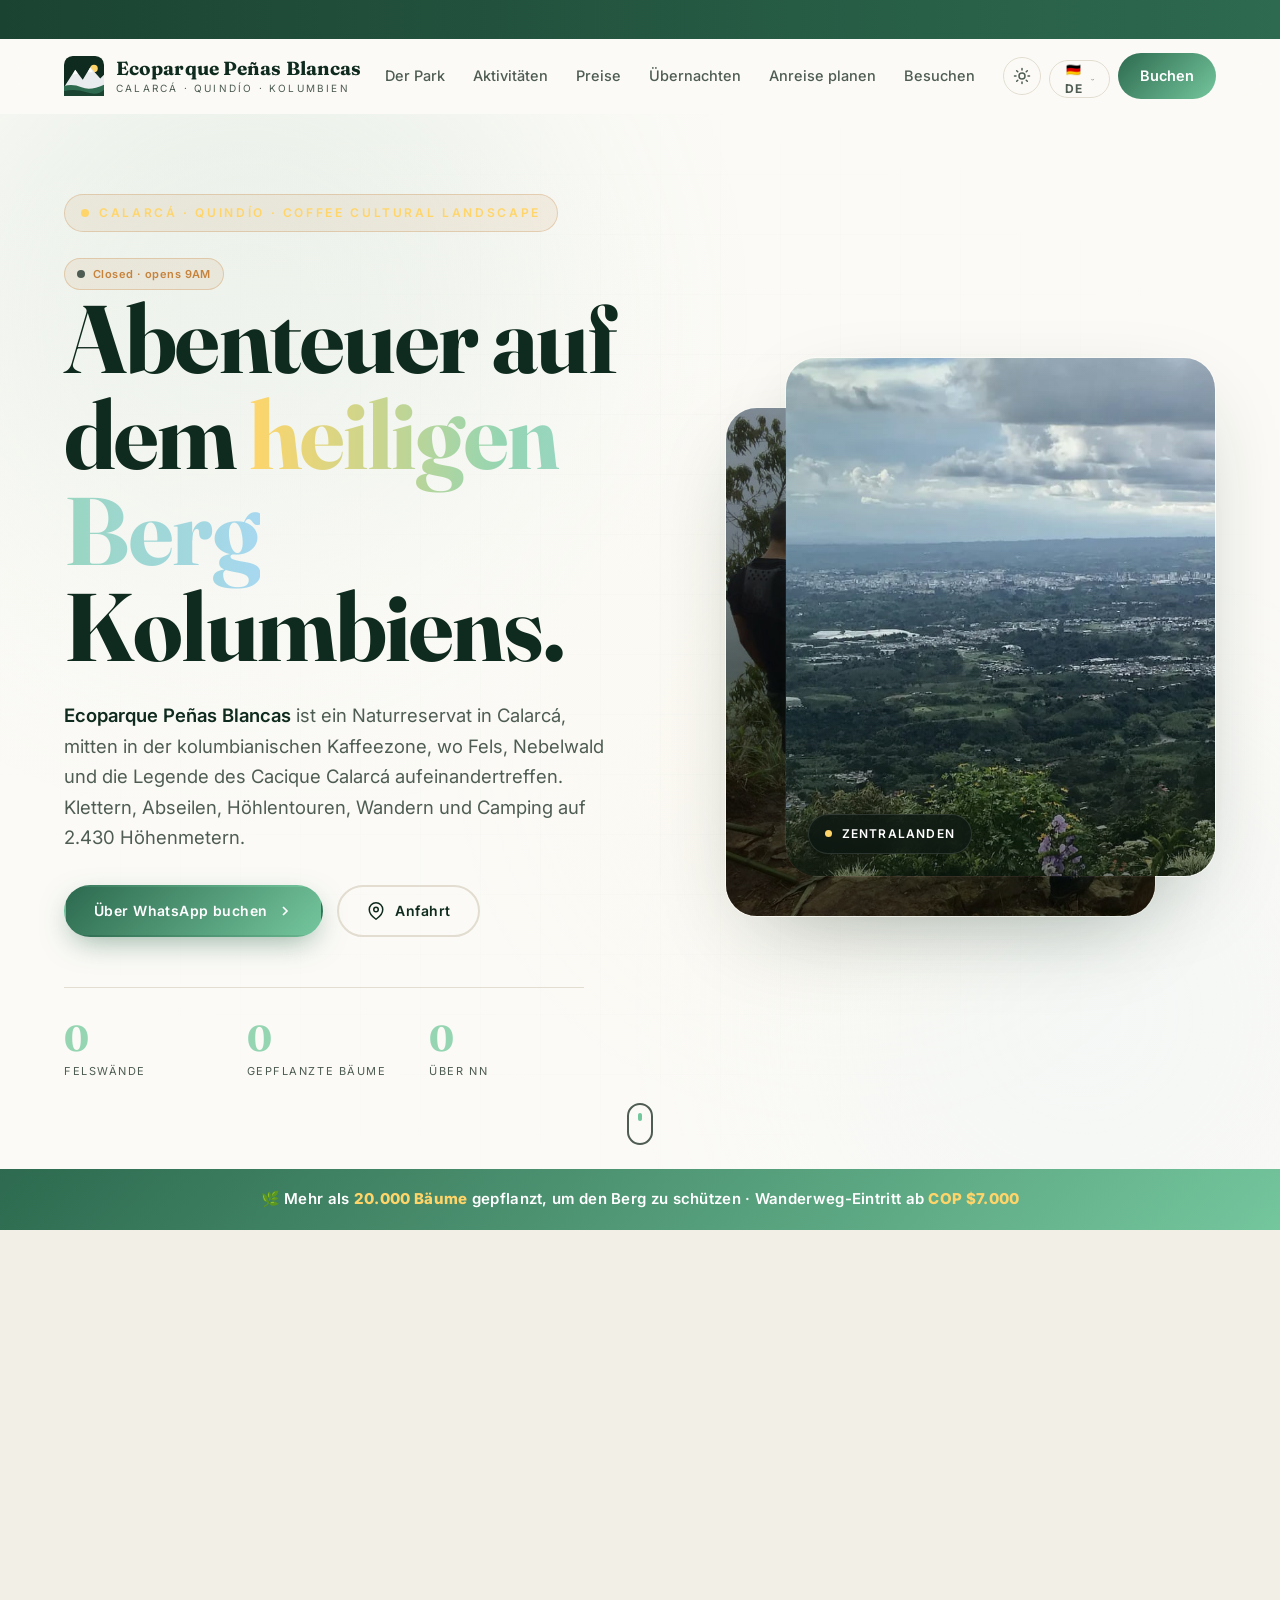
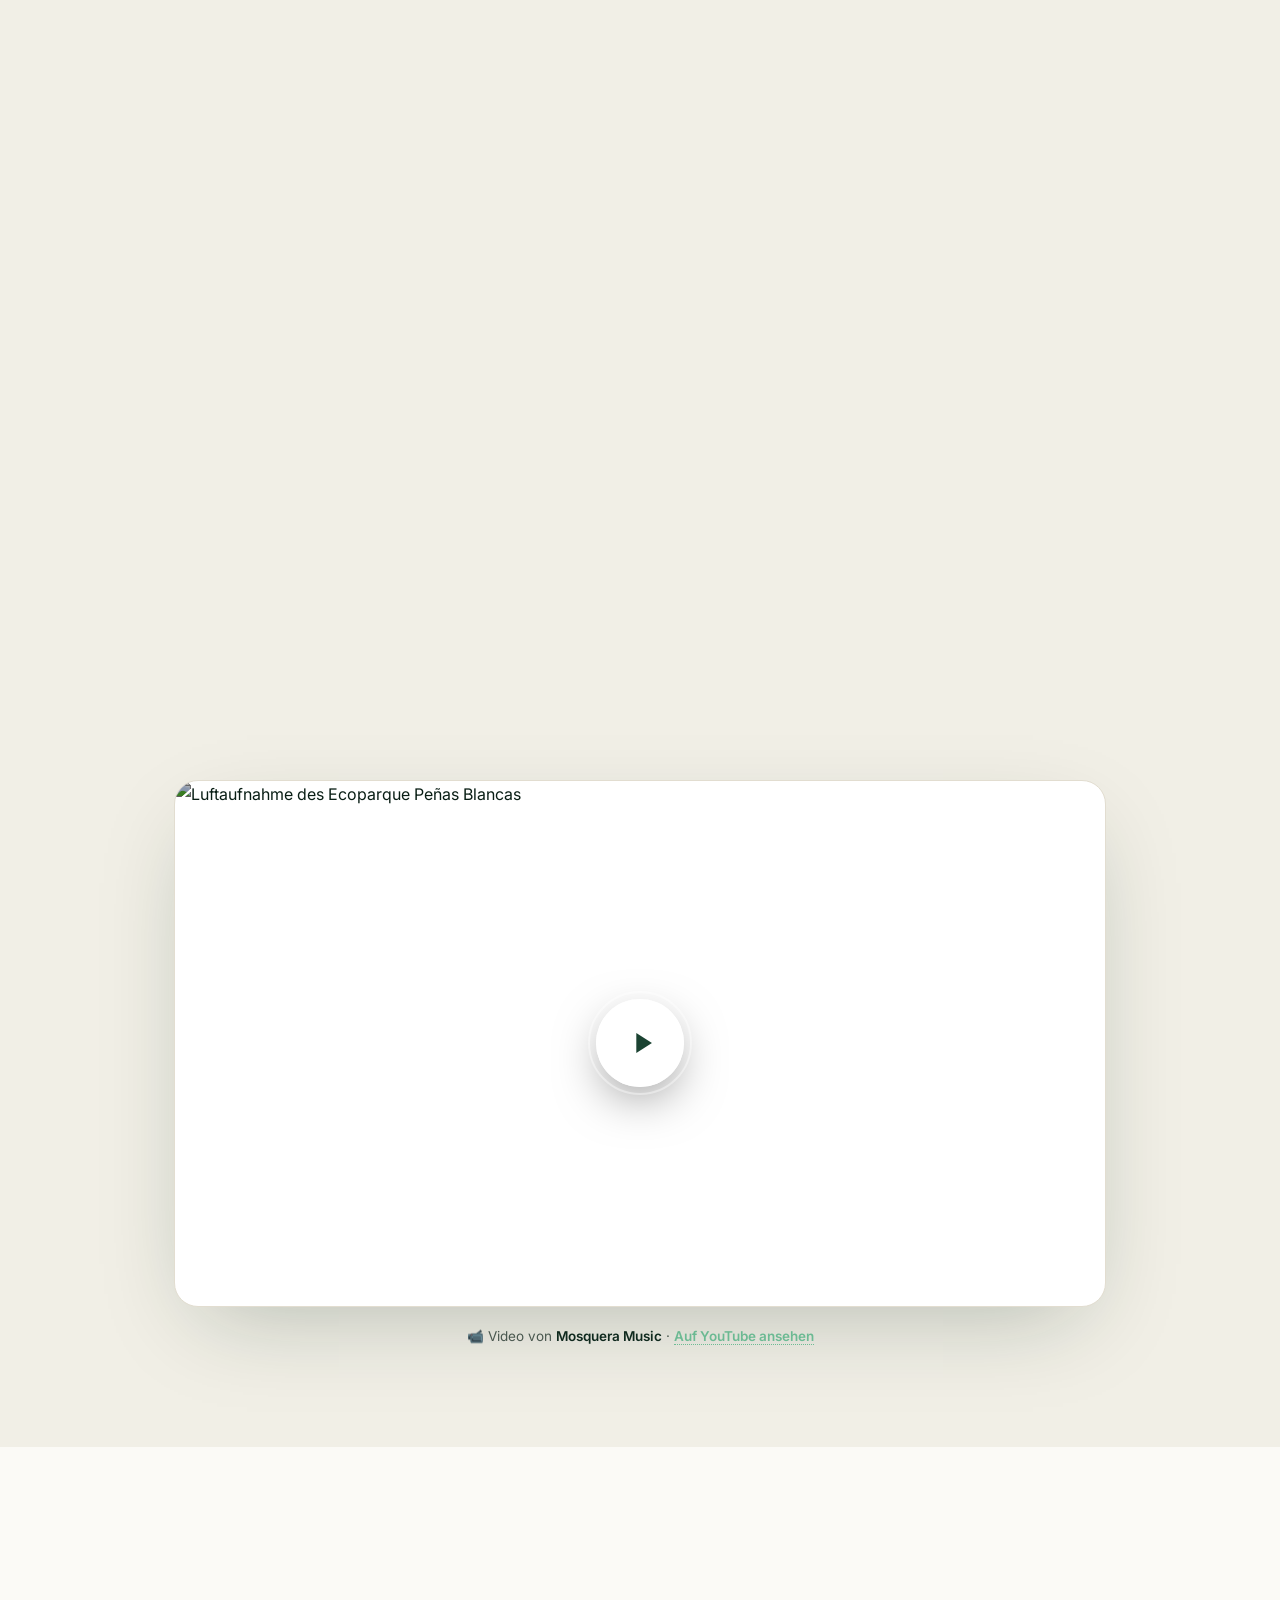
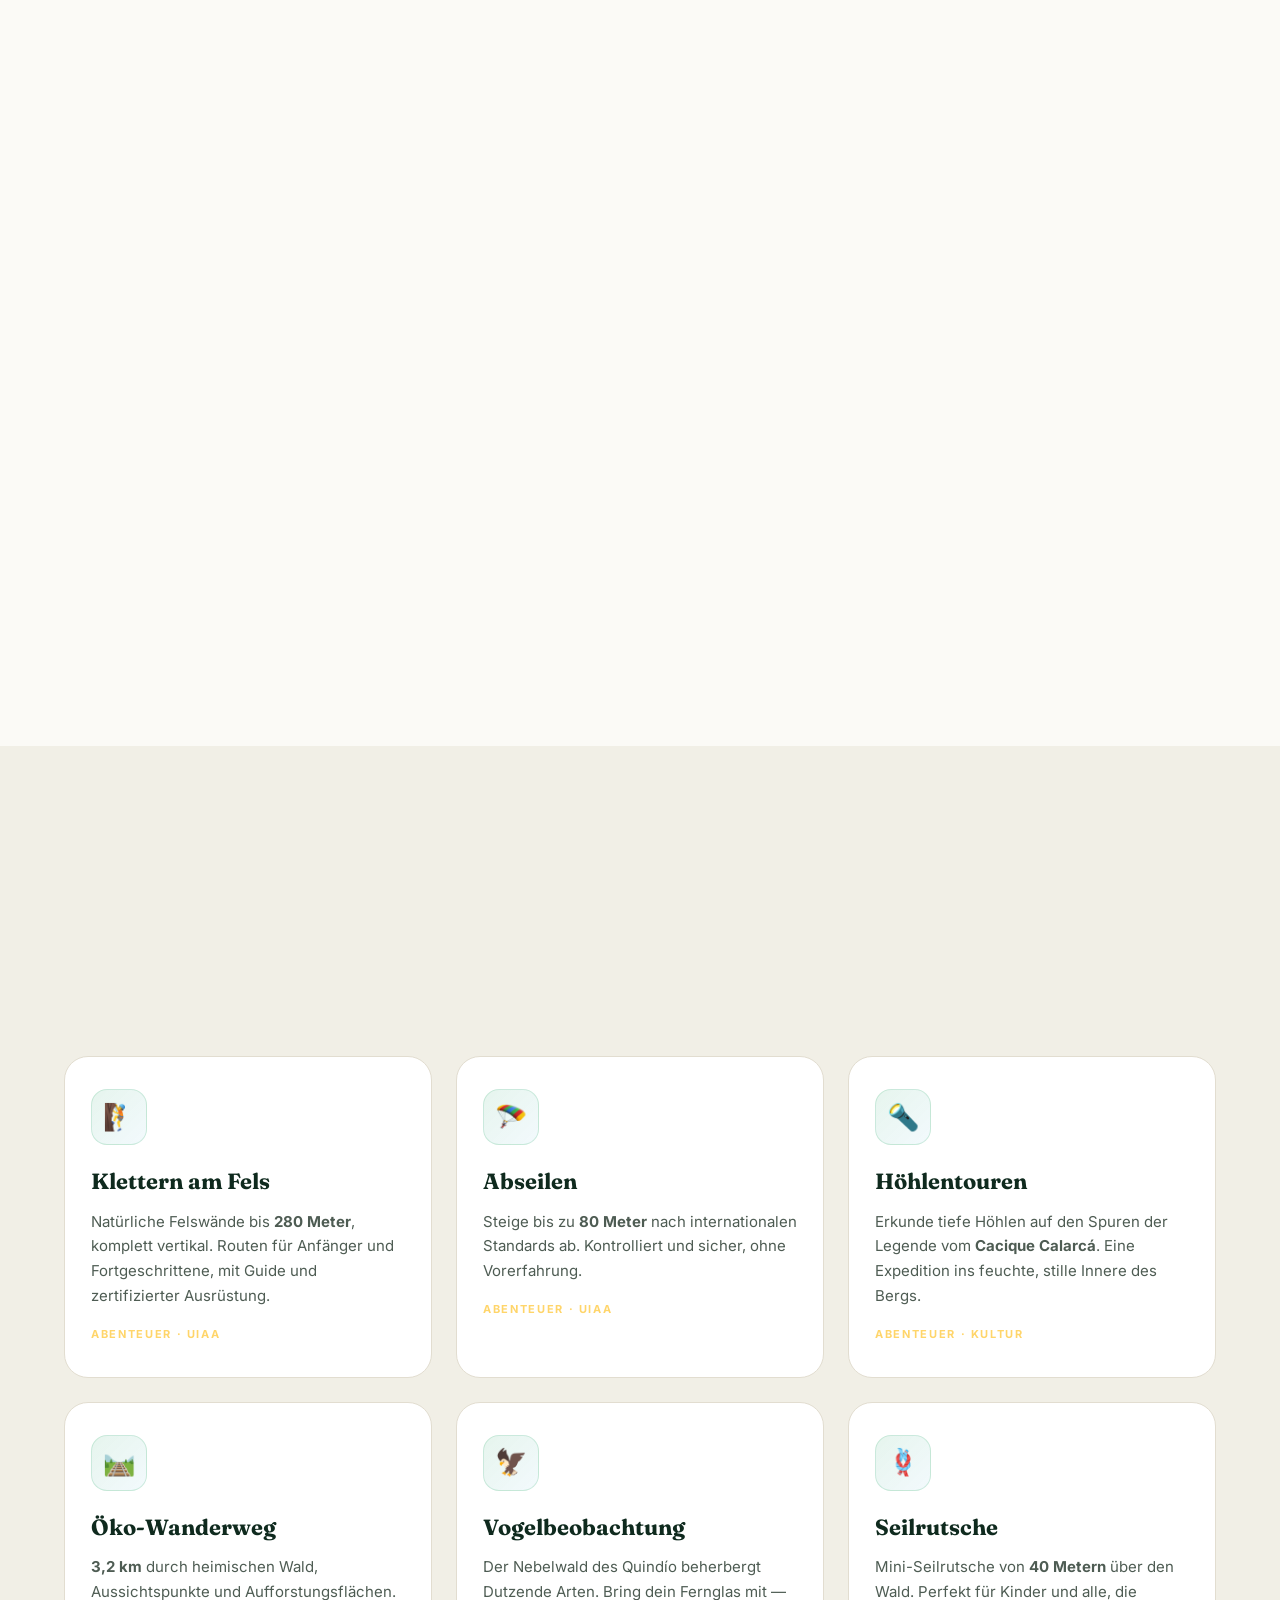
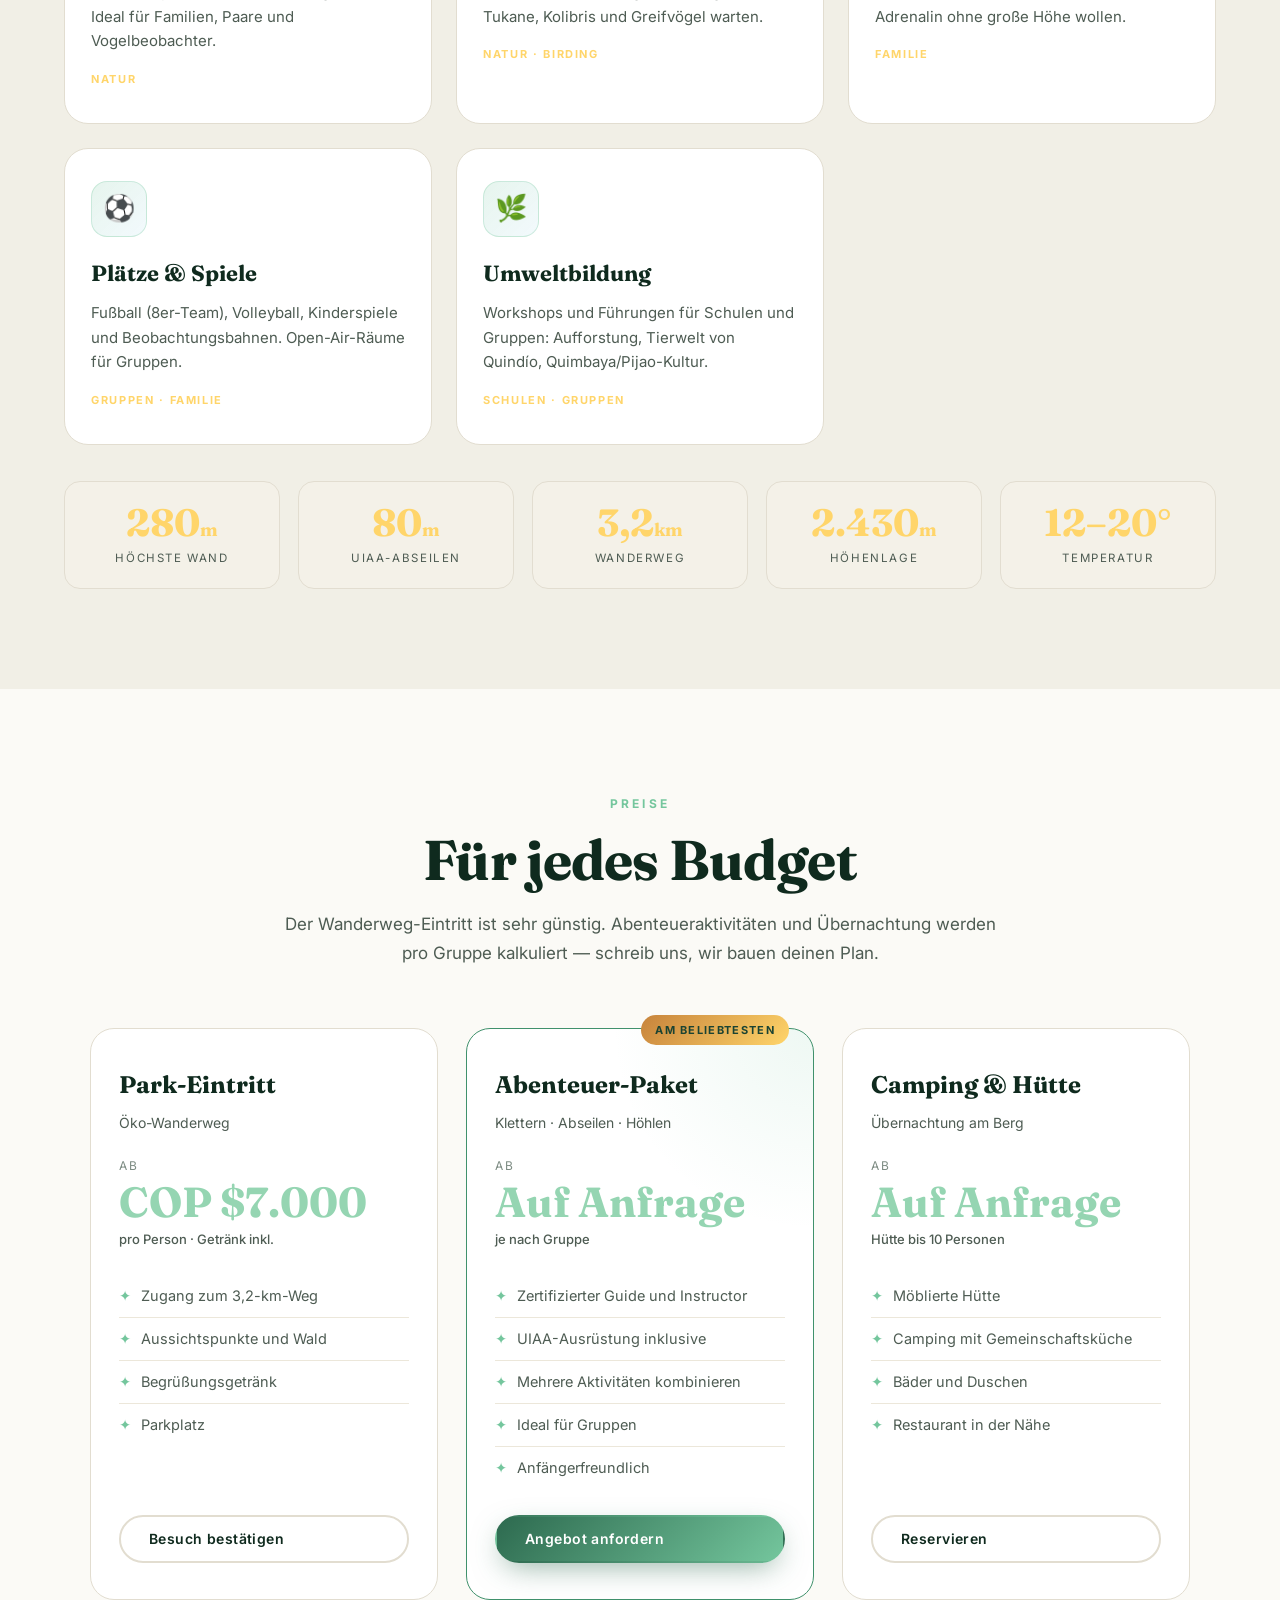
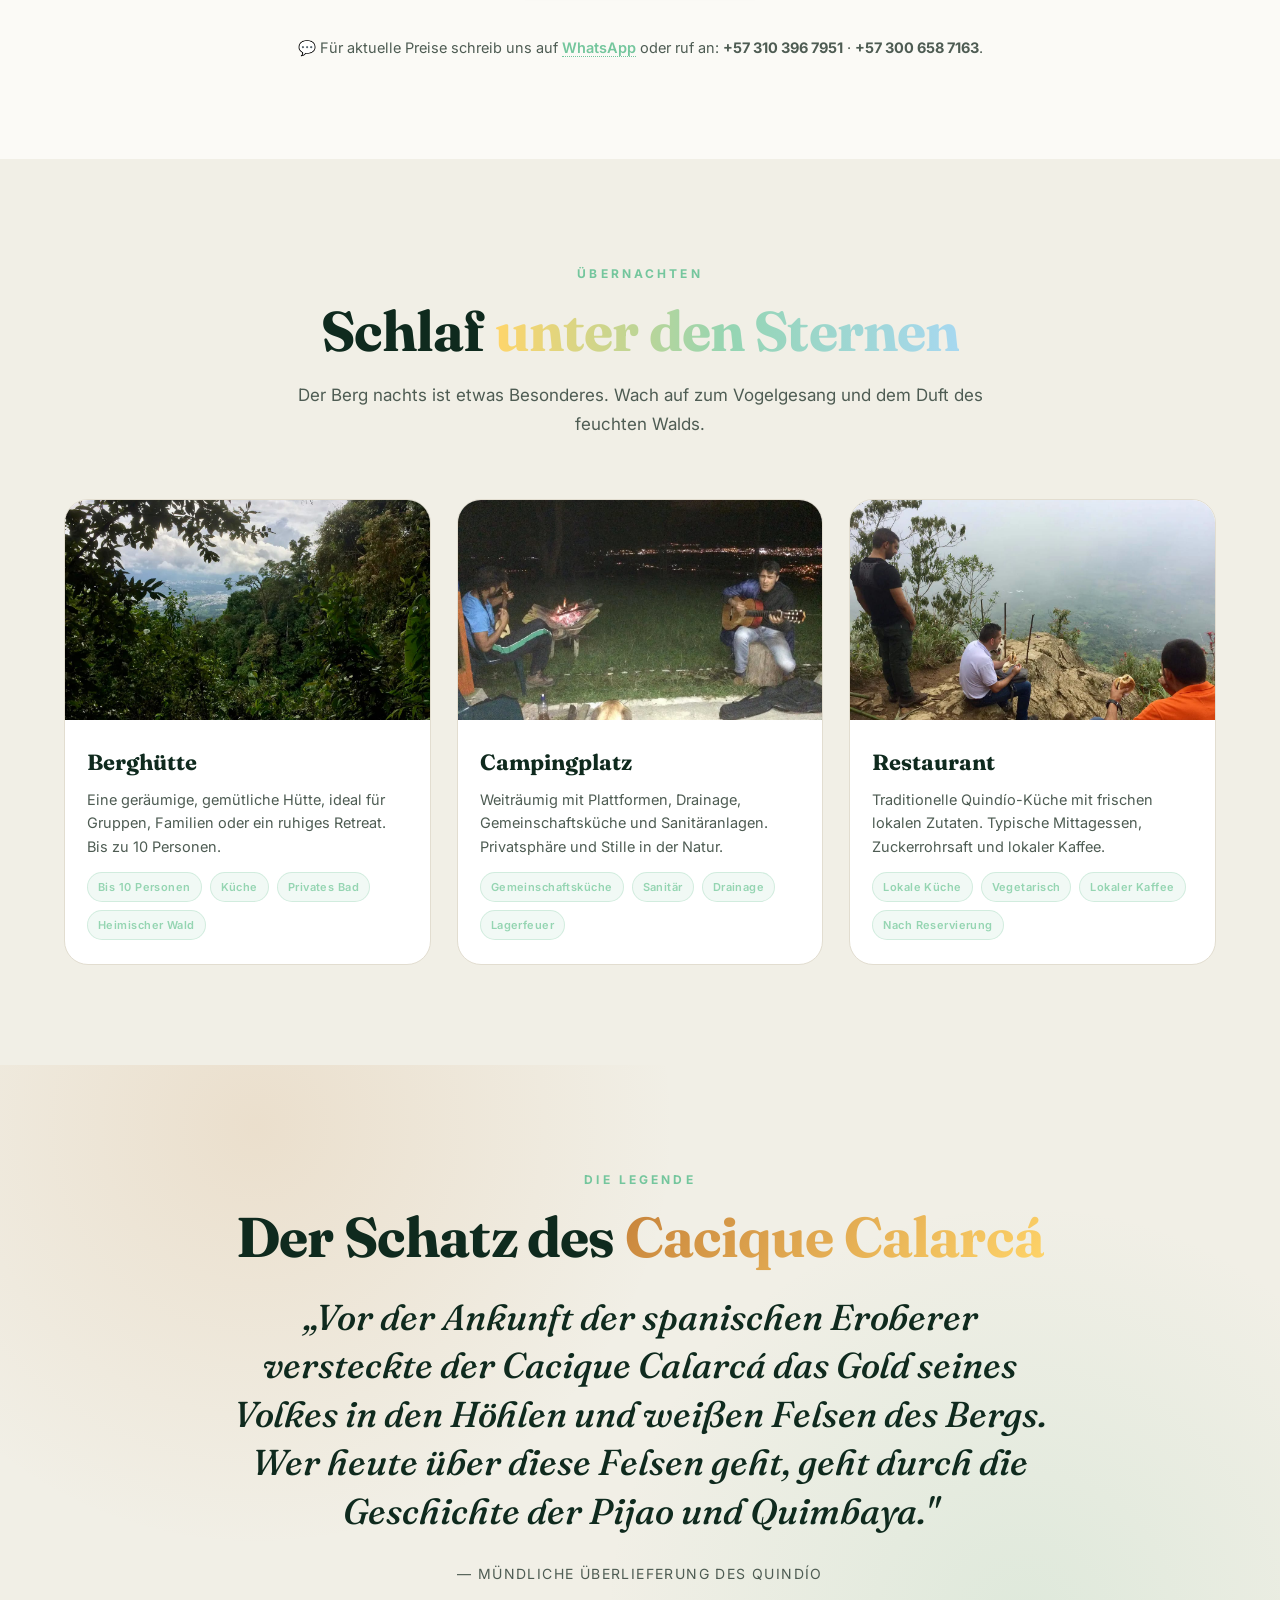
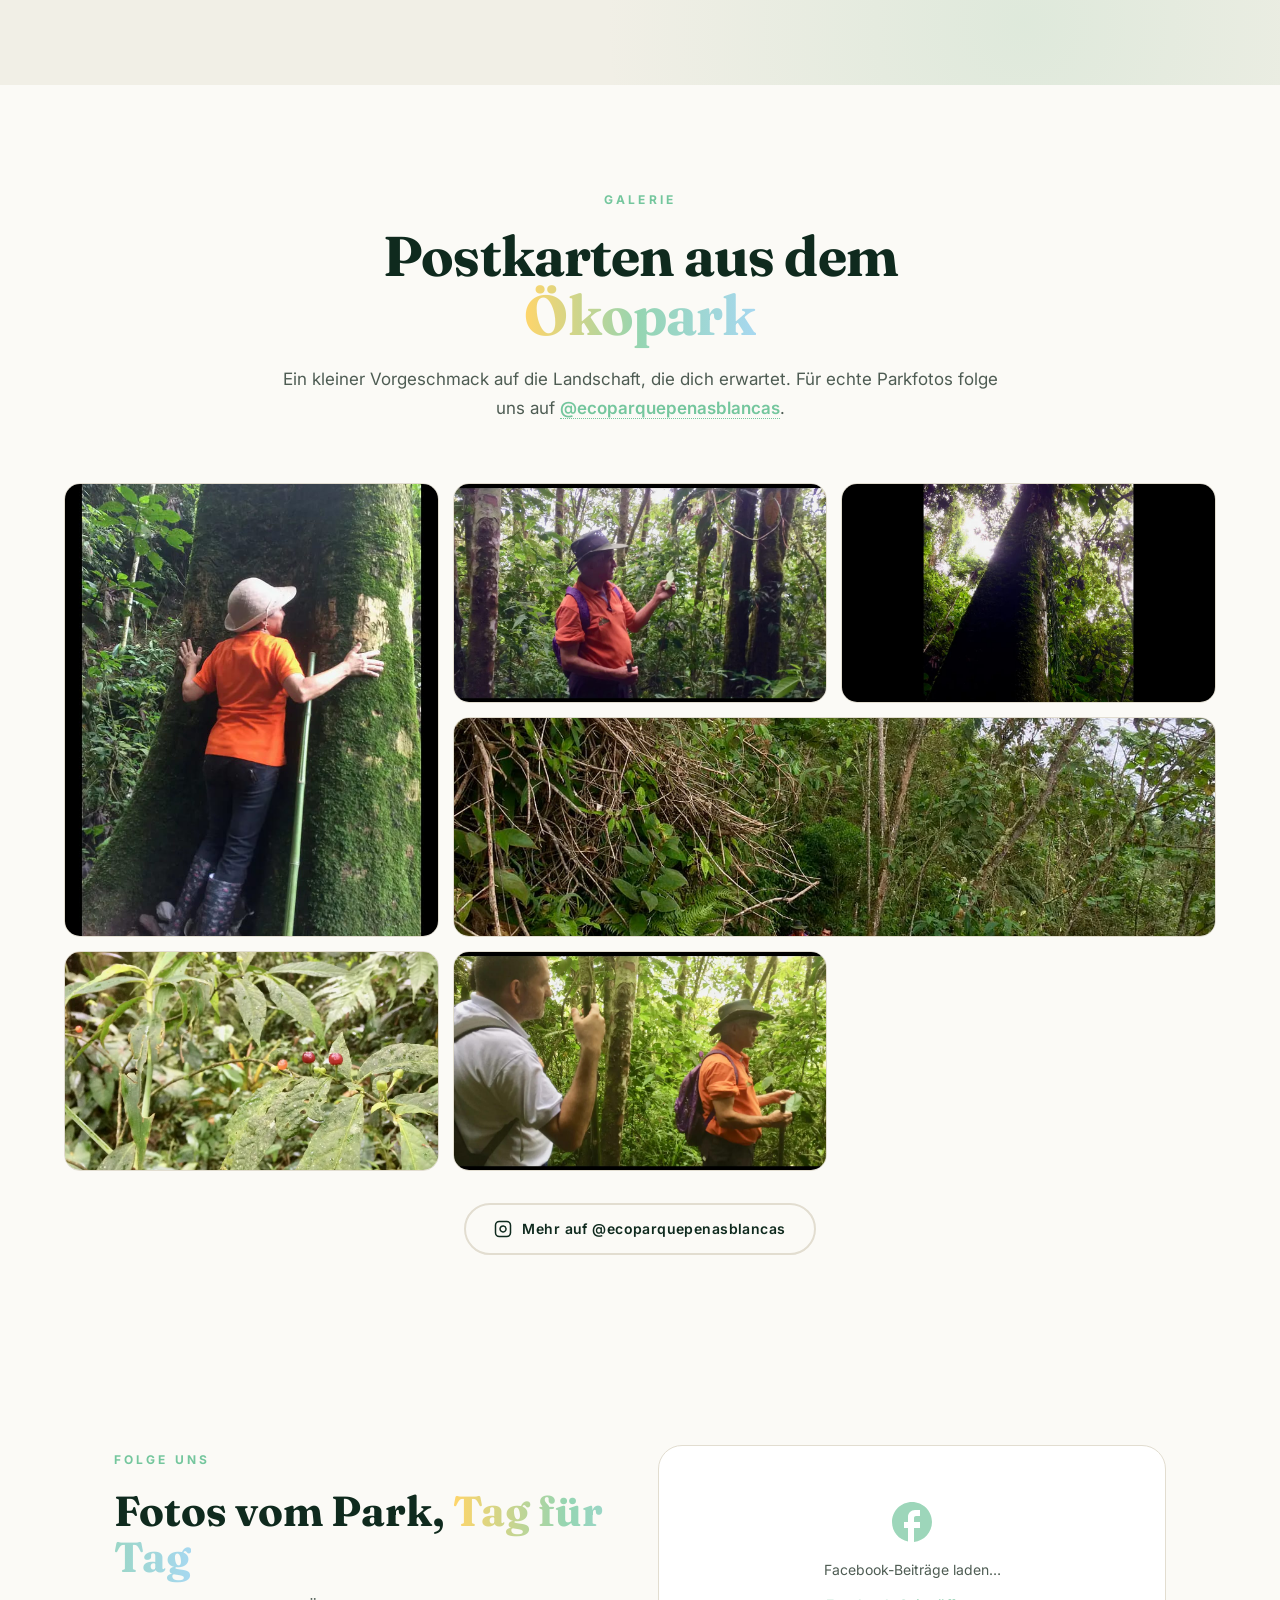
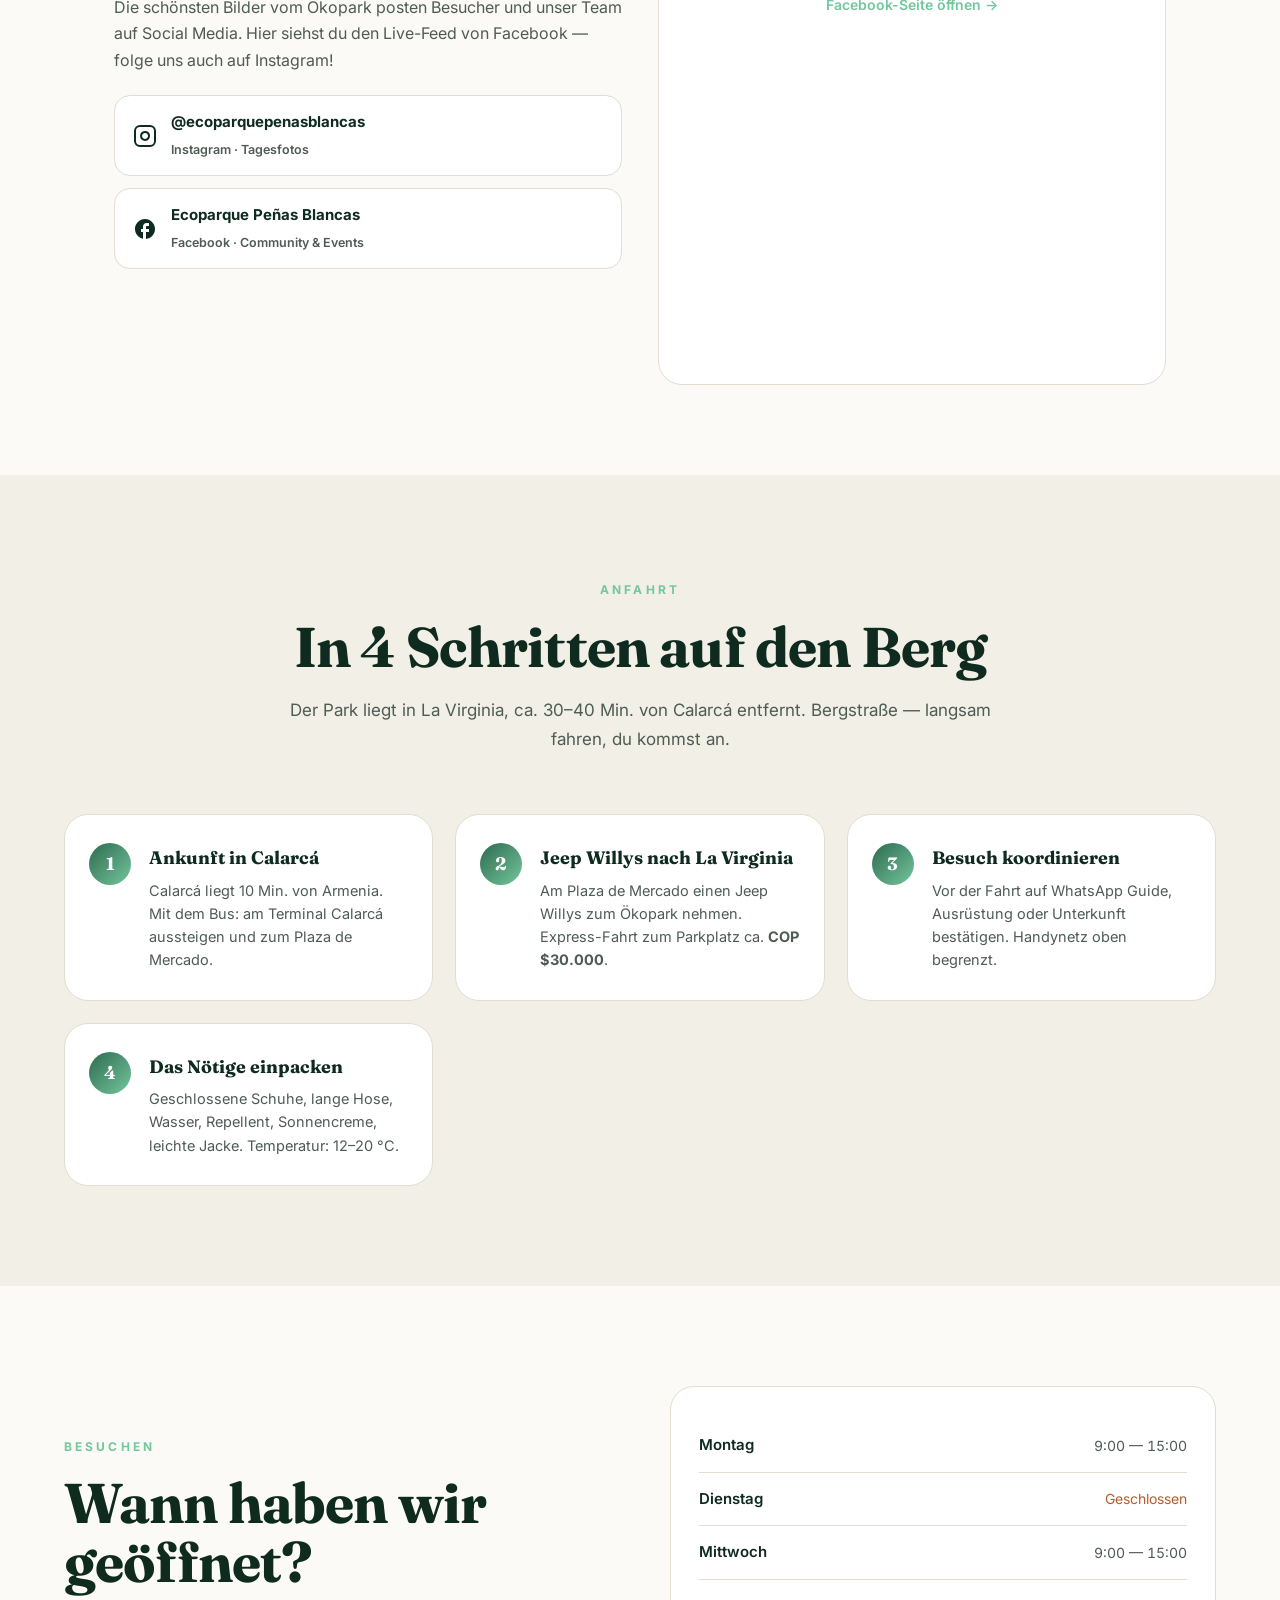
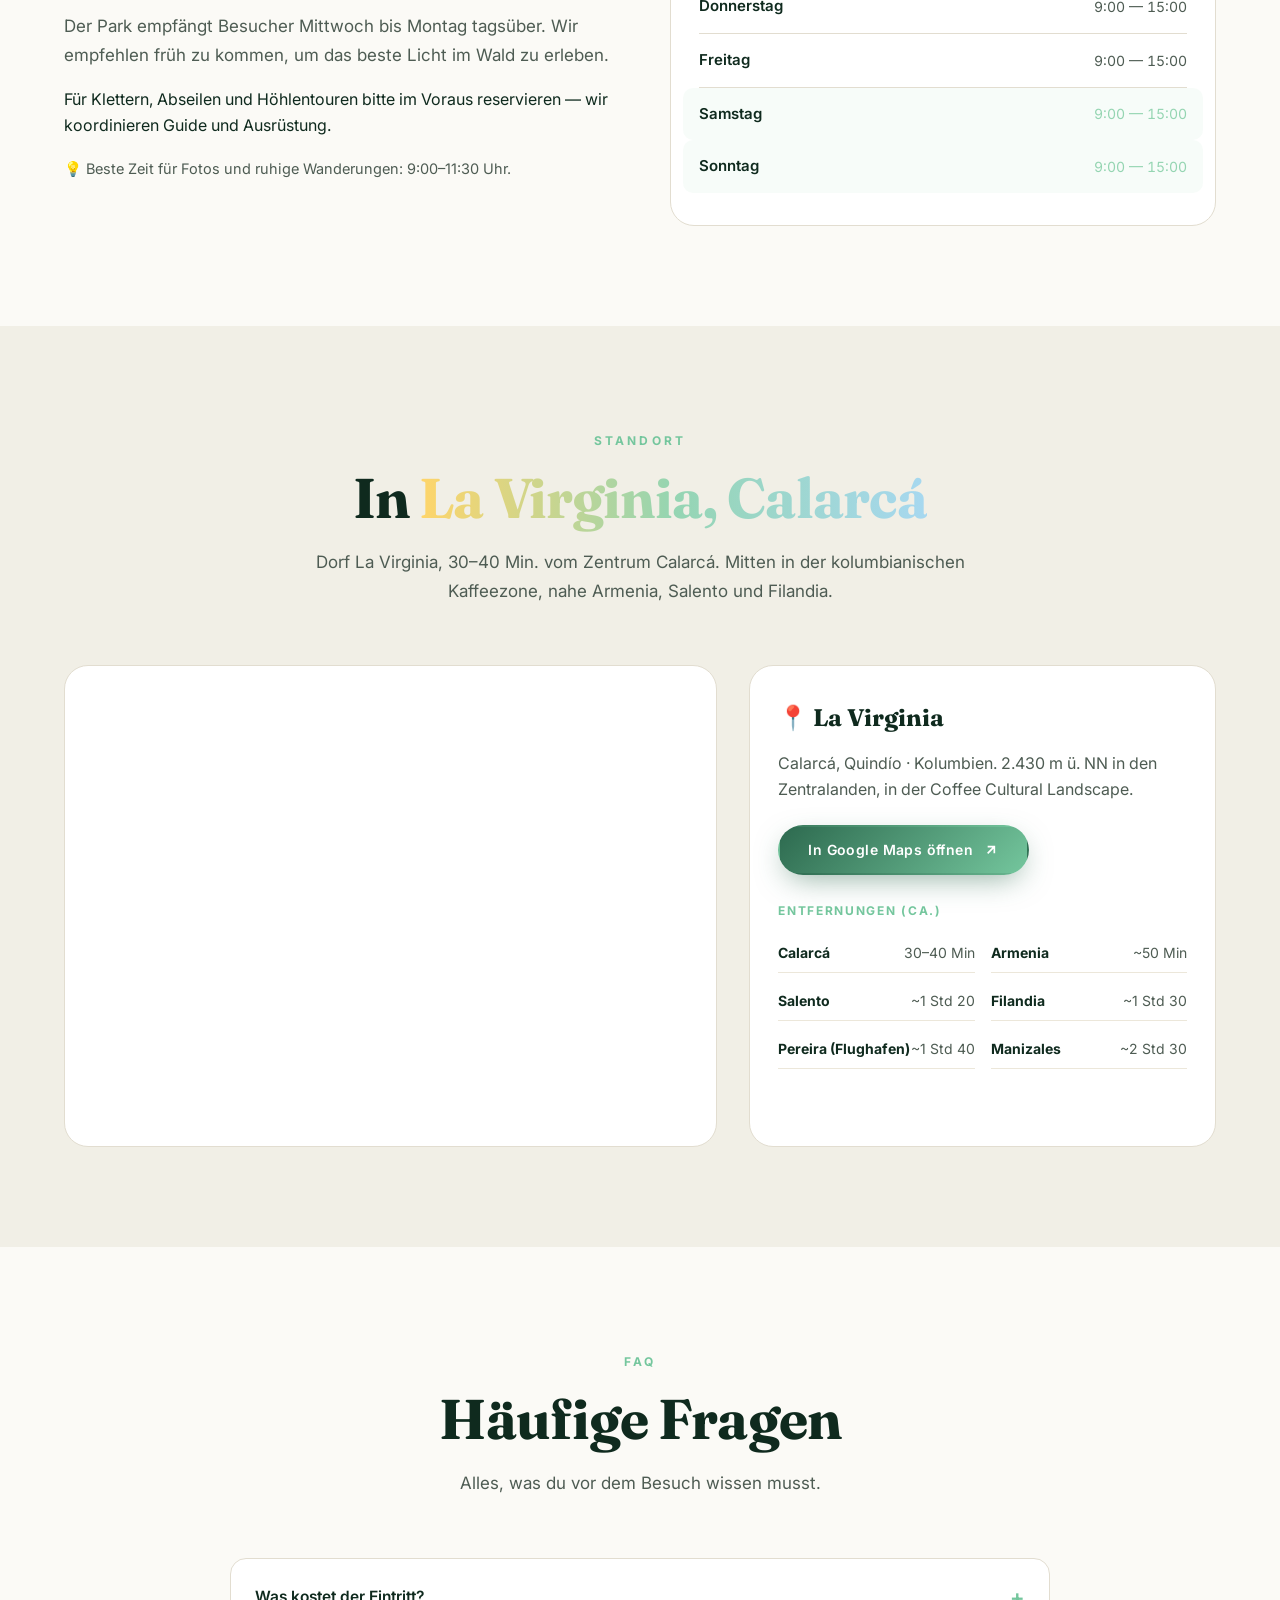
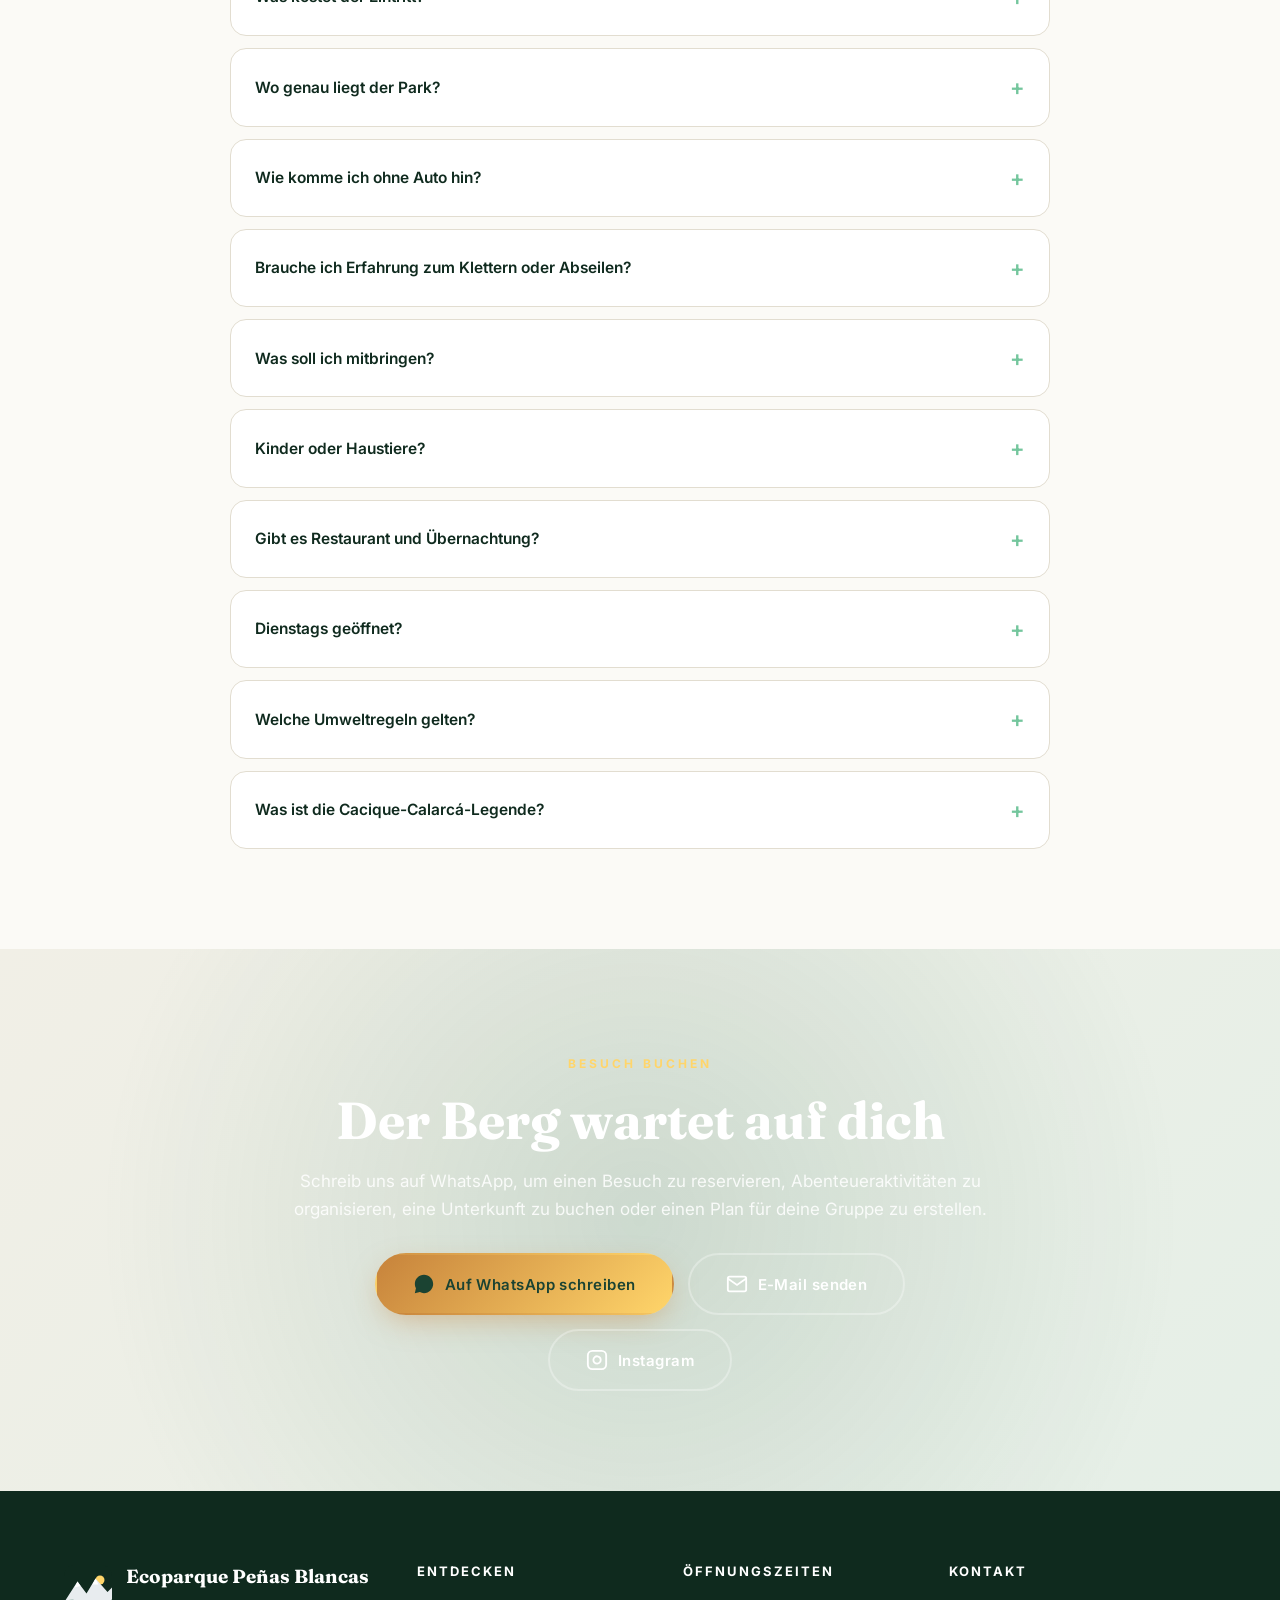
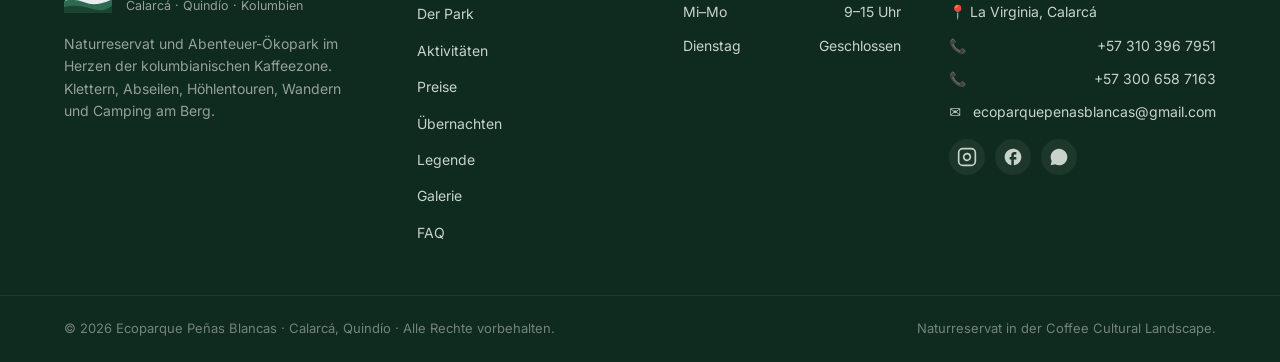
==== commit 16813b31: "fix: use real Peñas Blancas photos everywhere + repair broken gallery - Replace 3 Unsplash stock ima" ====
--- a/de/index.html
+++ b/de/index.html
@@ -65,7 +65,6 @@
 
     <link rel="preconnect" href="https://fonts.googleapis.com">
     <link rel="preconnect" href="https://fonts.gstatic.com" crossorigin>
-    <link rel="preconnect" href="https://images.unsplash.com" crossorigin>
     <link href="https://fonts.googleapis.com/css2?family=Fraunces:opsz,wght@9..144,500;9..144,600;9..144,700;9..144,800&family=Inter:wght@300;400;500;600;700;800&display=swap" rel="stylesheet">
     <link rel="stylesheet" href="../styles.css">
 
@@ -293,9 +292,9 @@
             <p class="section__lead">Der Berg nachts ist etwas Besonderes. Wach auf zum Vogelgesang und dem Duft des feuchten Walds.</p>
         </div>
         <div class="stay-grid">
-            <article class="stay"><div class="stay__img"><img src="https://images.unsplash.com/photo-1587061949409-02df41d5e562?w=700&q=80&auto=format&fit=crop" alt="Holzhütte im Wald" loading="lazy" width="700" height="440"></div><div class="stay__body"><h3>Berghütte</h3><p>Eine geräumige, gemütliche Hütte, ideal für Gruppen, Familien oder ein ruhiges Retreat. Bis zu 10 Personen.</p><div class="stay__amenities"><span>Bis 10 Personen</span><span>Küche</span><span>Privates Bad</span><span>Heimischer Wald</span></div></div></article>
-            <article class="stay"><div class="stay__img"><img src="https://images.unsplash.com/photo-1504280390367-361c6d9f38f4?w=700&q=80&auto=format&fit=crop" alt="Campingzelt im Wald" loading="lazy" width="700" height="440"></div><div class="stay__body"><h3>Campingplatz</h3><p>Weiträumig mit Plattformen, Drainage, Gemeinschaftsküche und Sanitäranlagen. Privatsphäre und Stille in der Natur.</p><div class="stay__amenities"><span>Gemeinschaftsküche</span><span>Sanitär</span><span>Drainage</span><span>Lagerfeuer</span></div></div></article>
-            <article class="stay"><div class="stay__img"><img src="https://images.unsplash.com/photo-1414235077428-338989a2e8c0?w=700&q=80&auto=format&fit=crop" alt="Rustikaler Restauranttisch mit Waldblick" loading="lazy" width="700" height="440"></div><div class="stay__body"><h3>Restaurant</h3><p>Traditionelle Quindío-Küche mit frischen lokalen Zutaten. Typische Mittagessen, Zuckerrohrsaft und lokaler Kaffee.</p><div class="stay__amenities"><span>Lokale Küche</span><span>Vegetarisch</span><span>Lokaler Kaffee</span><span>Nach Reservierung</span></div></div></article>
+            <article class="stay"><div class="stay__img"><img src="../assets/photos/penas-04.jpg" alt="Holzhütte im Wald" loading="lazy" width="700" height="440"></div><div class="stay__body"><h3>Berghütte</h3><p>Eine geräumige, gemütliche Hütte, ideal für Gruppen, Familien oder ein ruhiges Retreat. Bis zu 10 Personen.</p><div class="stay__amenities"><span>Bis 10 Personen</span><span>Küche</span><span>Privates Bad</span><span>Heimischer Wald</span></div></div></article>
+            <article class="stay"><div class="stay__img"><img src="../assets/photos/penas-03.jpg" alt="Campingzelt im Wald" loading="lazy" width="700" height="440"></div><div class="stay__body"><h3>Campingplatz</h3><p>Weiträumig mit Plattformen, Drainage, Gemeinschaftsküche und Sanitäranlagen. Privatsphäre und Stille in der Natur.</p><div class="stay__amenities"><span>Gemeinschaftsküche</span><span>Sanitär</span><span>Drainage</span><span>Lagerfeuer</span></div></div></article>
+            <article class="stay"><div class="stay__img"><img src="../assets/photos/penas-02.jpg" alt="Rustikaler Restauranttisch mit Waldblick" loading="lazy" width="700" height="440"></div><div class="stay__body"><h3>Restaurant</h3><p>Traditionelle Quindío-Küche mit frischen lokalen Zutaten. Typische Mittagessen, Zuckerrohrsaft und lokaler Kaffee.</p><div class="stay__amenities"><span>Lokale Küche</span><span>Vegetarisch</span><span>Lokaler Kaffee</span><span>Nach Reservierung</span></div></div></article>
         </div>
     </div>
 </section>
@@ -320,11 +319,11 @@
         </div>
         <div class="gallery">
             <a href="https://www.instagram.com/ecoparquepenasblancas/" target="_blank" rel="noopener" class="gallery__item gallery__item--lg"><img src="../assets/photos/penas-06.jpg" alt="Panoramablick auf grüne Berge bei Sonnenaufgang" loading="lazy" width="900" height="1100"><span class="gallery__overlay">@ecoparquepenasblancas</span></a>
-            penas-07.jpg" alt="Nebelwald" loading="lazy" width="600" height="600"><span class="gallery__overlay">Mehr</span></a>
+            <a href="https://www.instagram.com/ecoparquepenasblancas/" target="_blank" rel="noopener" class="gallery__item"><img src="../assets/photos/penas-07.jpg" alt="Nebelwald" loading="lazy" width="600" height="600"><span class="gallery__overlay">Mehr</span></a>
             <a href="https://www.instagram.com/ecoparquepenasblancas/" target="_blank" rel="noopener" class="gallery__item"><img src="../assets/photos/penas-08.jpg" alt="Höhleneingang" loading="lazy" width="600" height="600"><span class="gallery__overlay">Mehr</span></a>
             <a href="https://www.instagram.com/ecoparquepenasblancas/" target="_blank" rel="noopener" class="gallery__item gallery__item--wide"><img src="../assets/photos/penas-09.jpg" alt="Wanderweg zwischen hohen Bäumen" loading="lazy" width="1100" height="600"><span class="gallery__overlay">Mehr</span></a>
             <a href="https://www.instagram.com/ecoparquepenasblancas/" target="_blank" rel="noopener" class="gallery__item"><img src="../assets/photos/penas-10.jpg" alt="Abseilen am Naturfels" loading="lazy" width="600" height="600"><span class="gallery__overlay">Mehr</span></a>
-            <a href="https://www.instagram.com/ecoparquepenasblancas/" target="_blank" rel="noopener" class="gallery__item"><img src="../assets/photos/penas-11.jpg" alt="Camping bei Sonnenaufgang" loading="lazy" width="600" height="600"><span class="gallery__overlay">Mehr</span></a>
+            <a href="https://www.instagram.com/ecoparquepenasblancas/" target="_blank" rel="noopener" class="gallery__item"><img src="../assets/photos/penas-05.jpg" alt="Camping bei Sonnenaufgang" loading="lazy" width="600" height="600"><span class="gallery__overlay">Mehr</span></a>
         </div>
         <div class="gallery__cta"><a href="https://www.instagram.com/ecoparquepenasblancas/" target="_blank" rel="noopener" class="btn btn--ghost"><svg width="18" height="18" viewBox="0 0 24 24" fill="none" stroke="currentColor" stroke-width="2"><rect x="2" y="2" width="20" height="20" rx="5"/><path d="M16 11.37A4 4 0 1 1 12.63 8 4 4 0 0 1 16 11.37z"/><line x1="17.5" y1="6.5" x2="17.51" y2="6.5"/></svg> Mehr auf @ecoparquepenasblancas</a></div>
     </div>
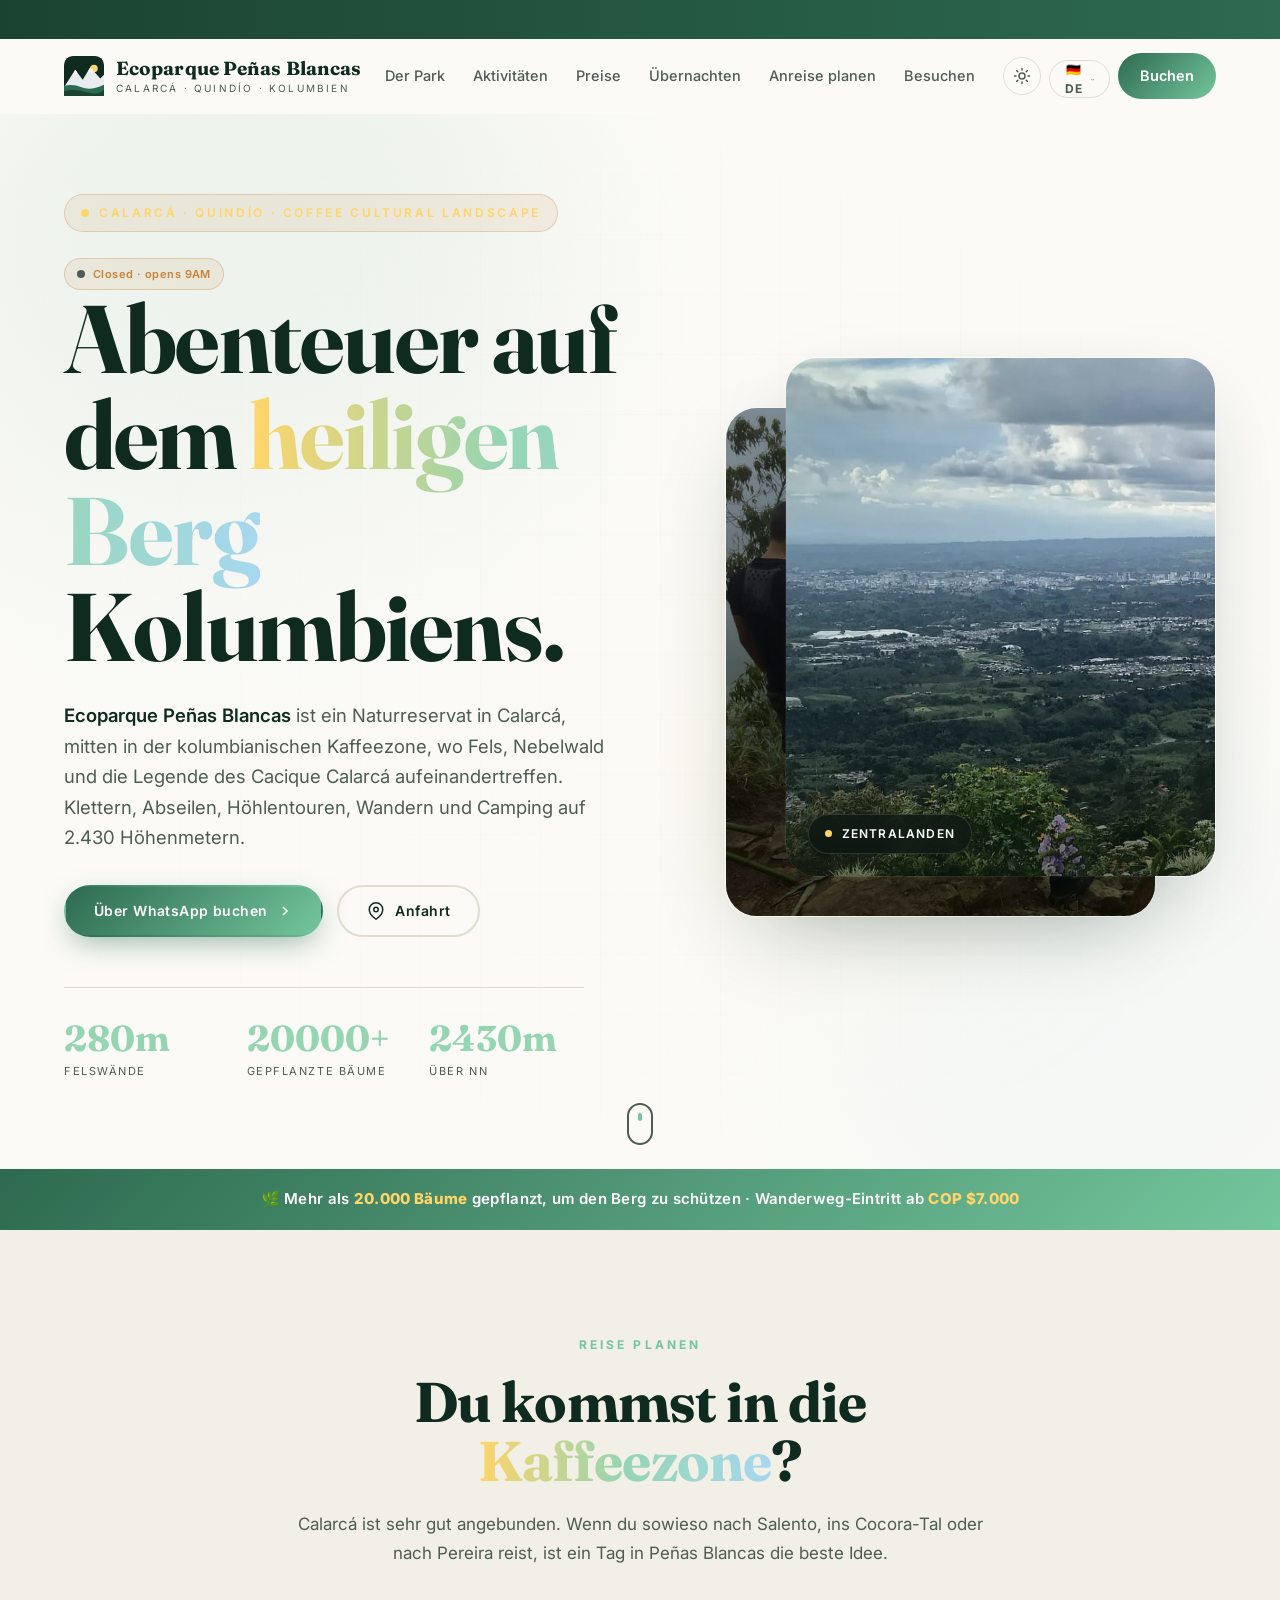
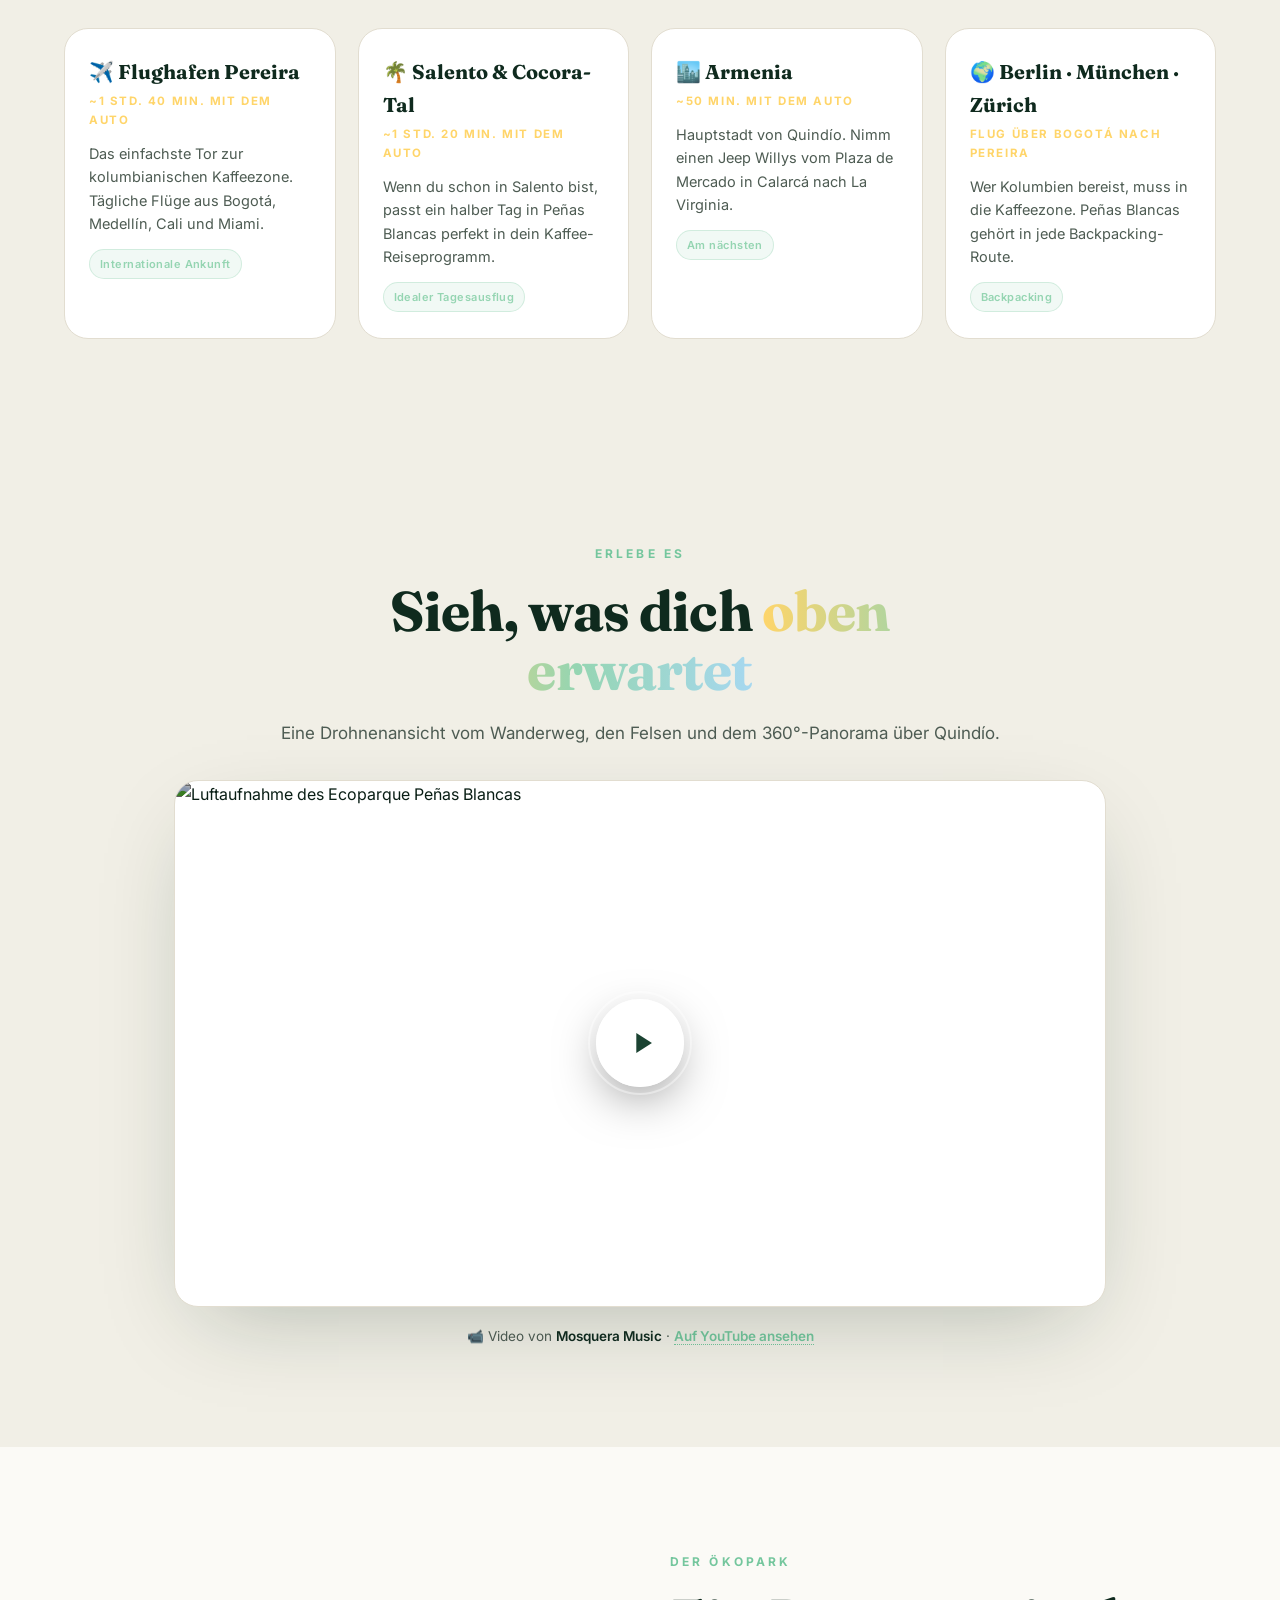
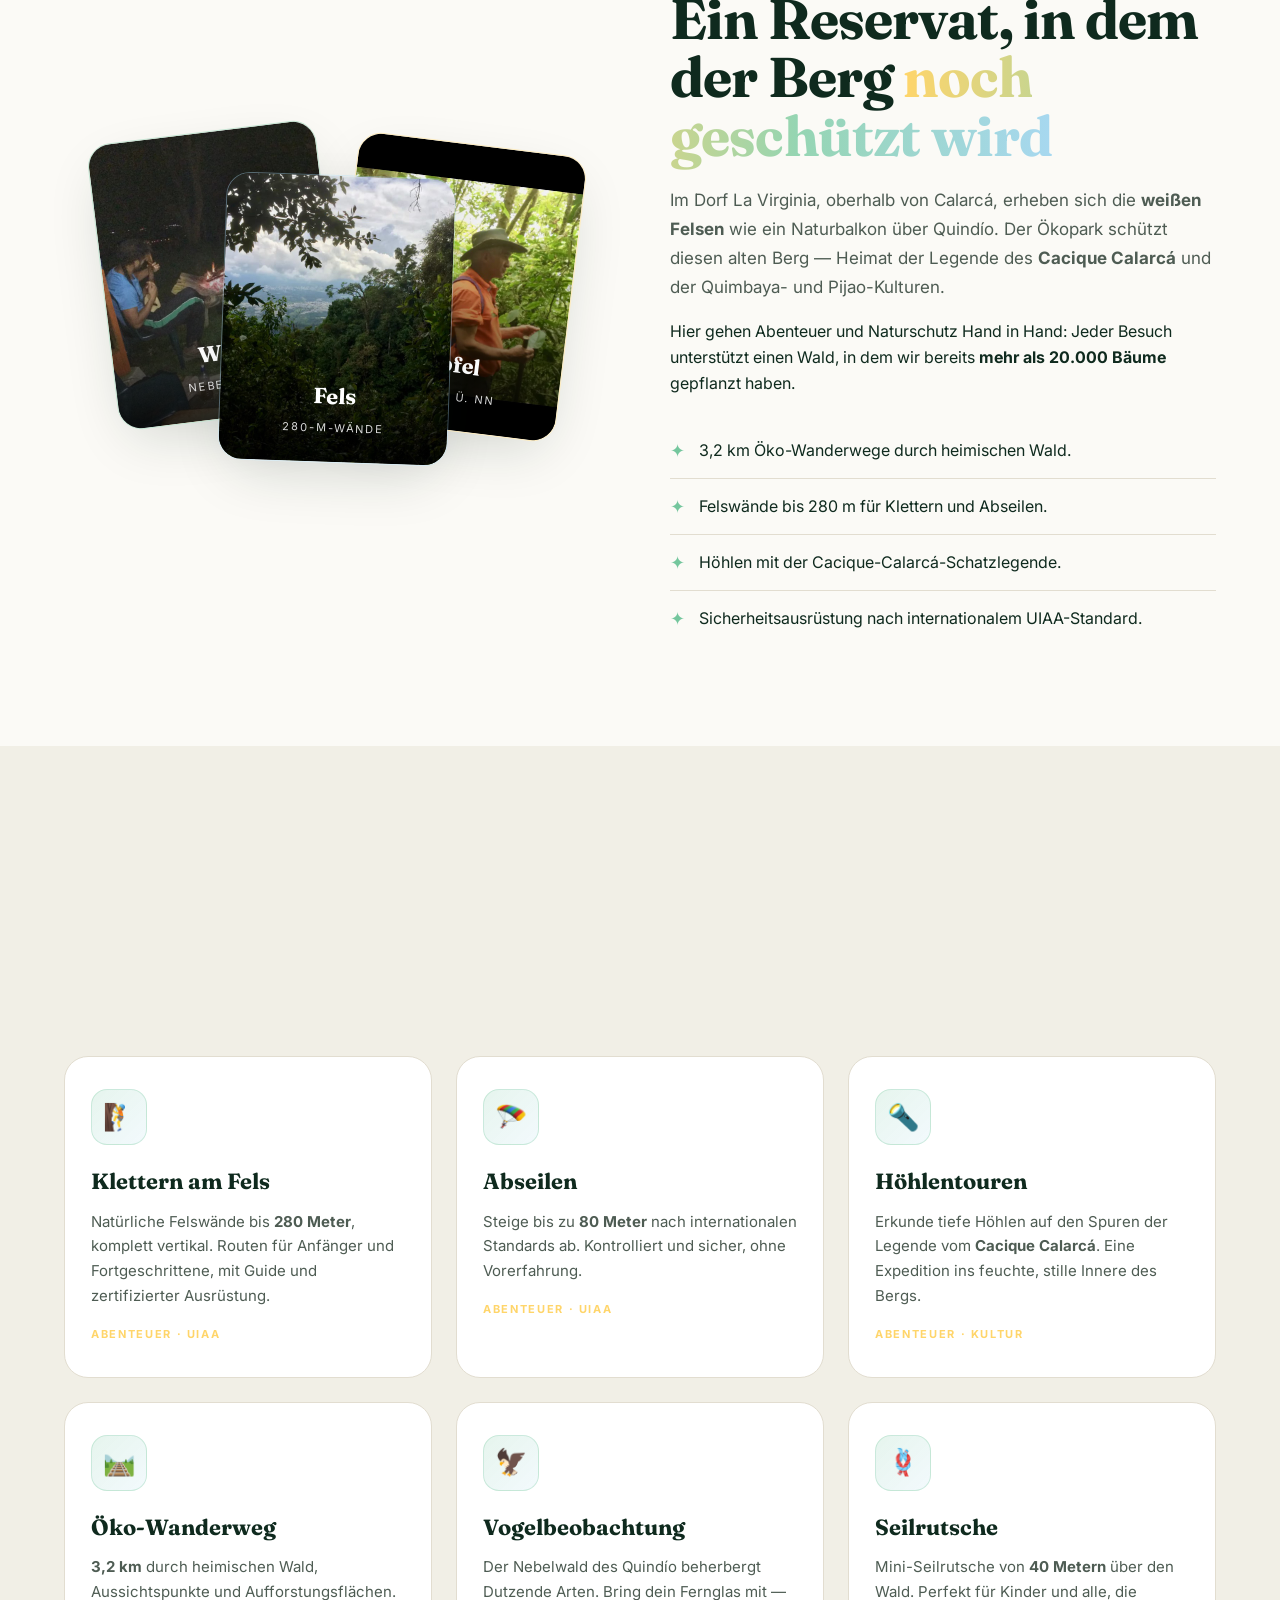
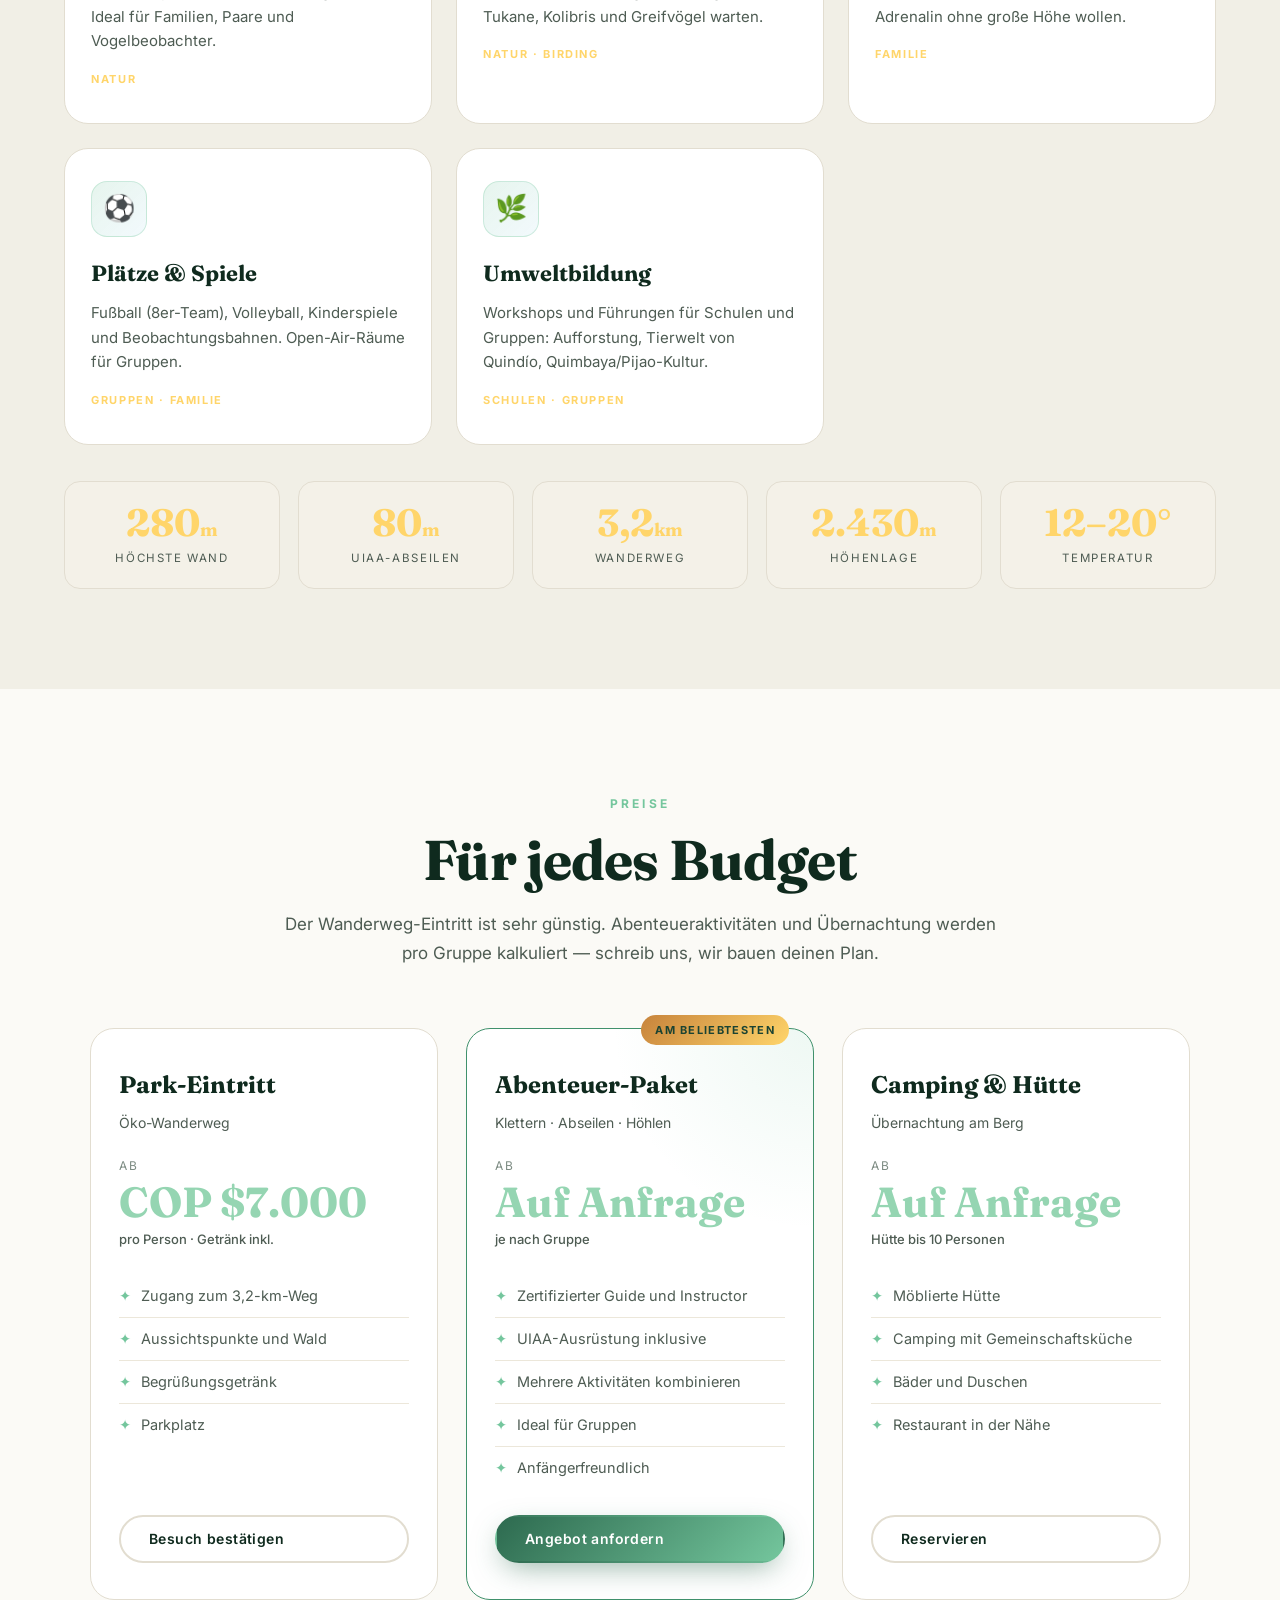
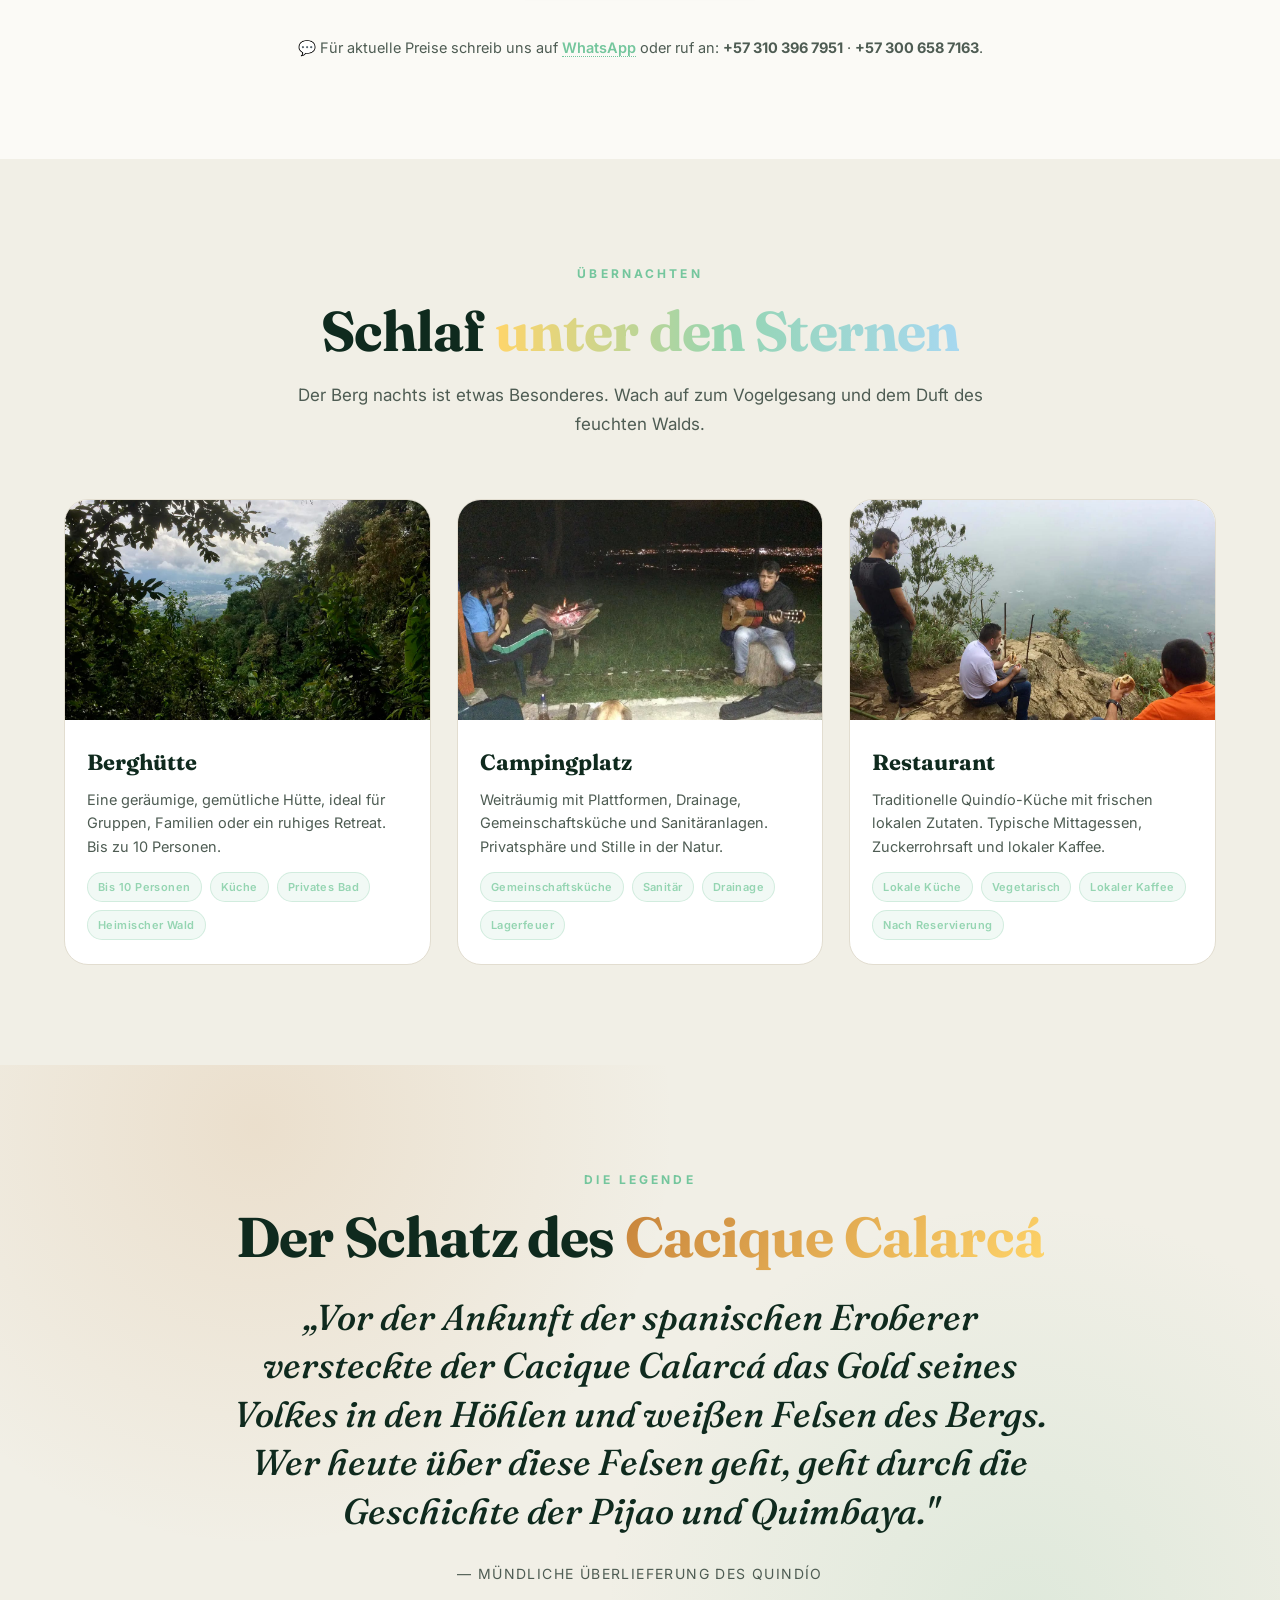
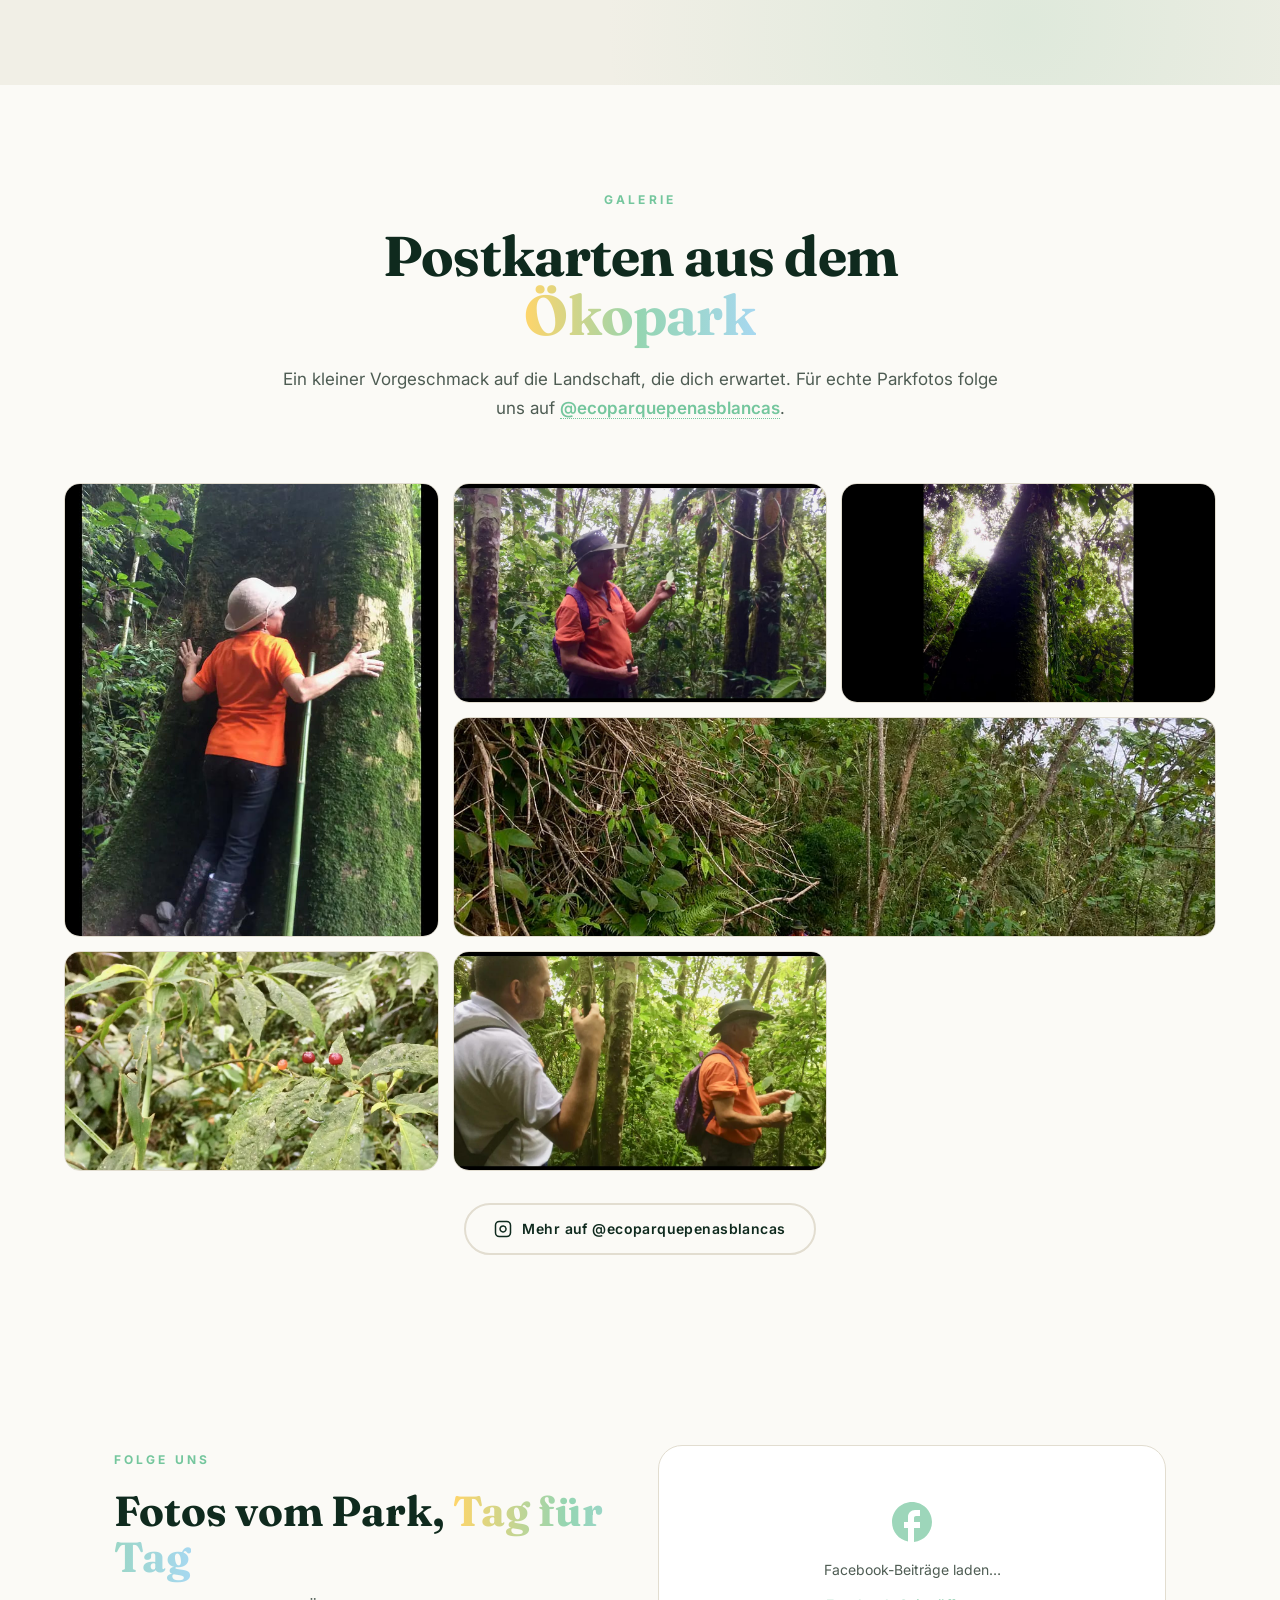
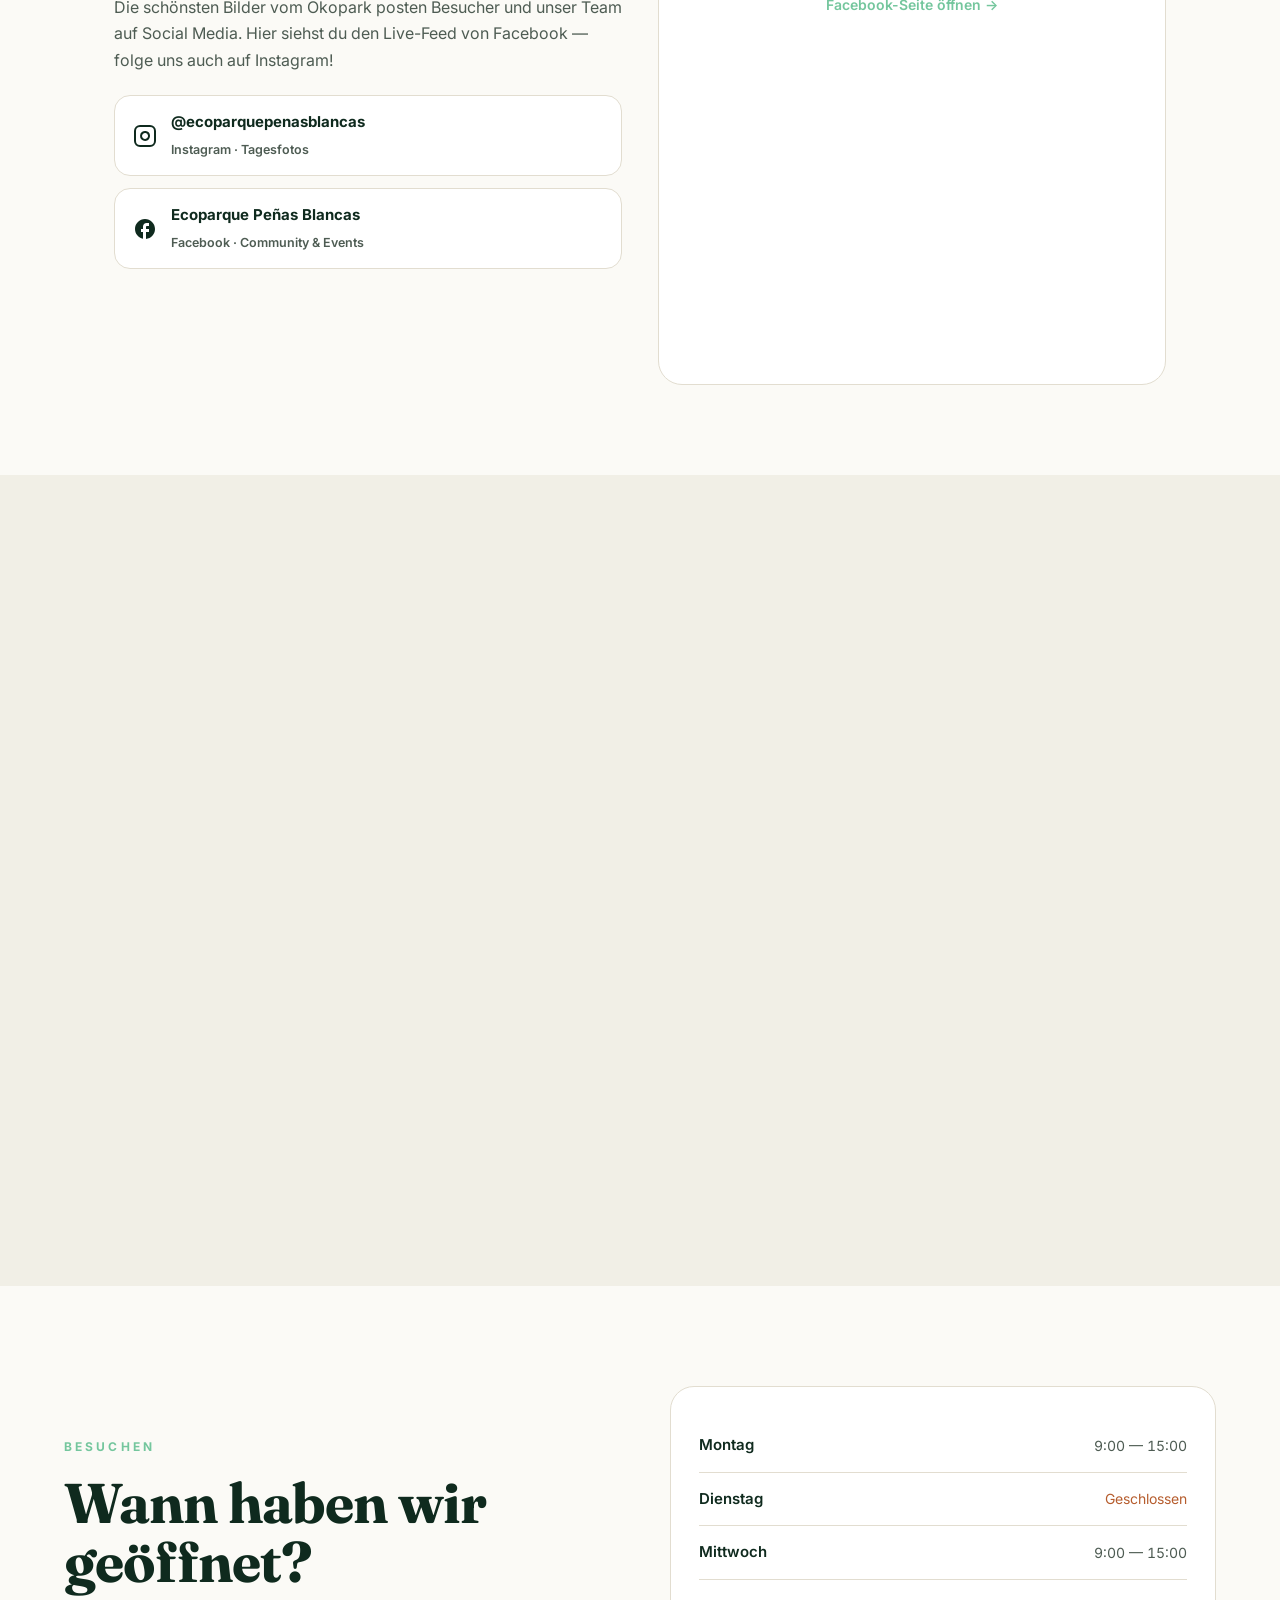
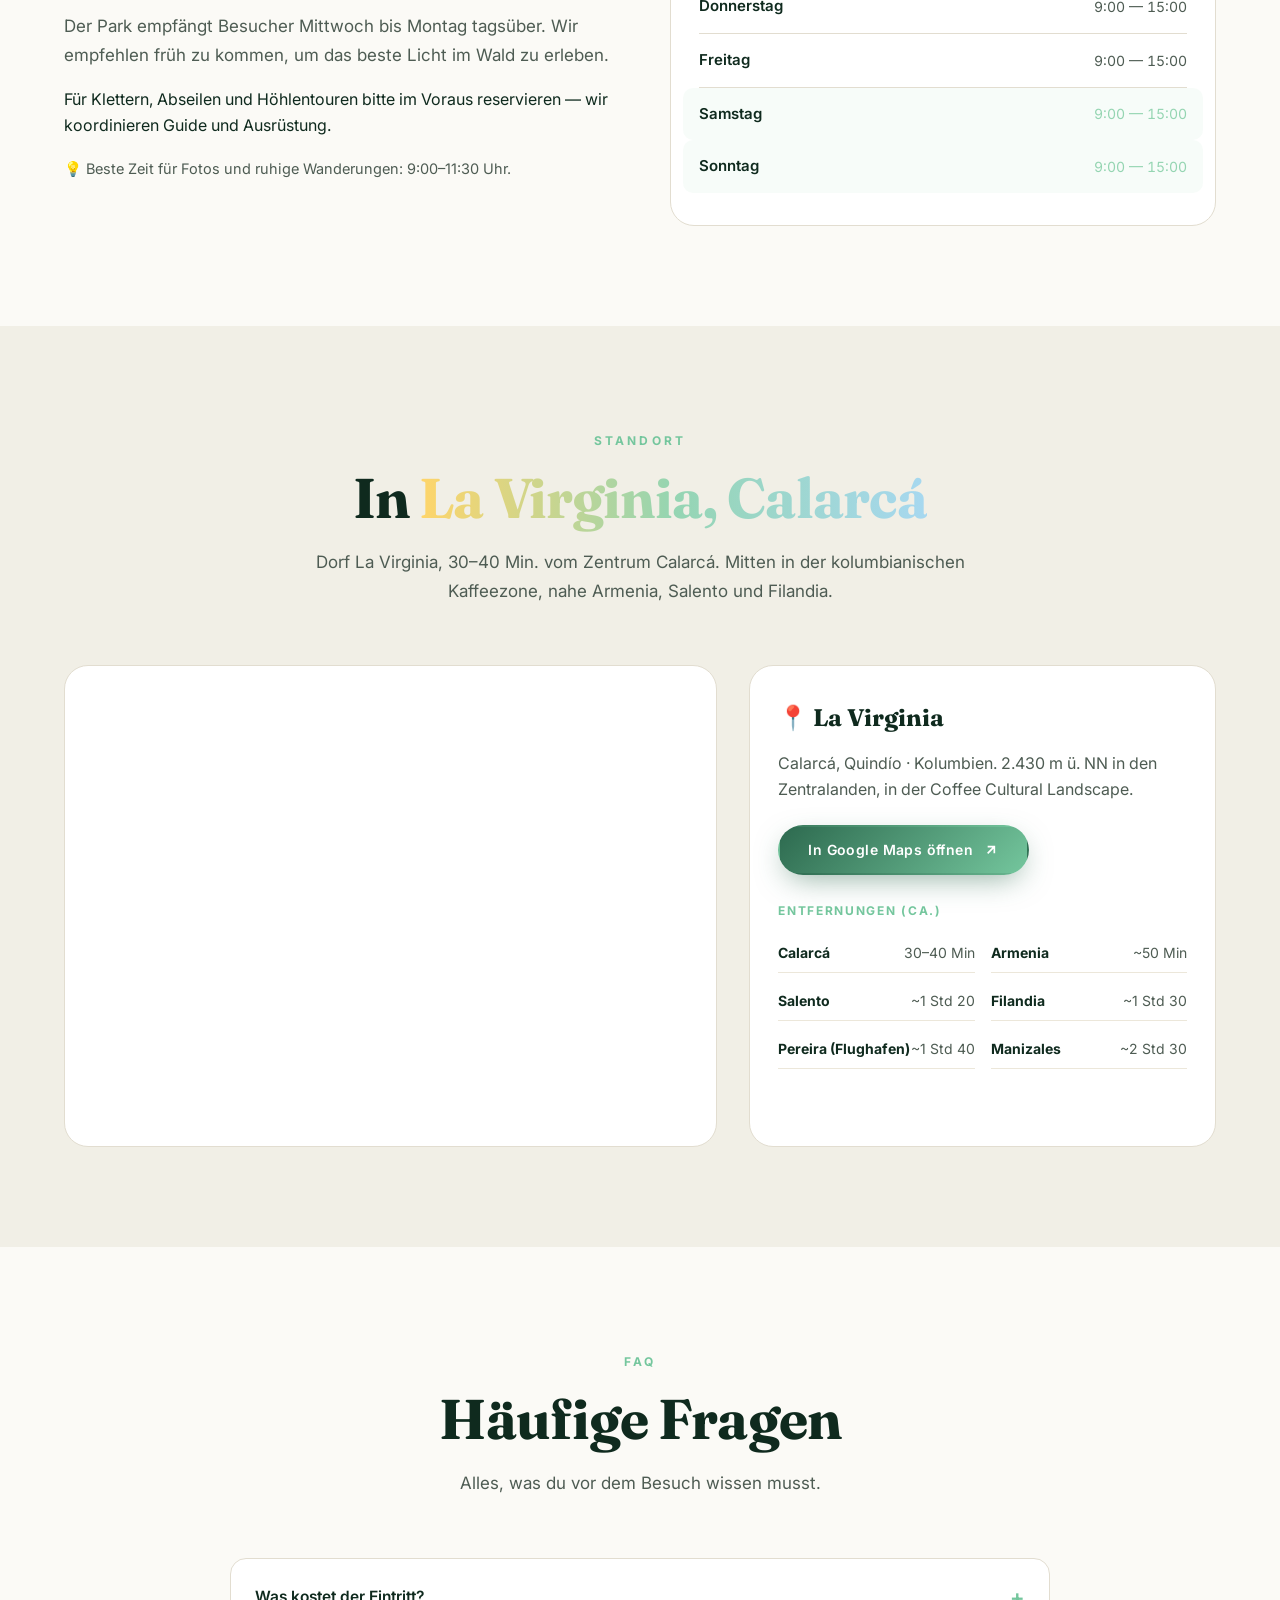
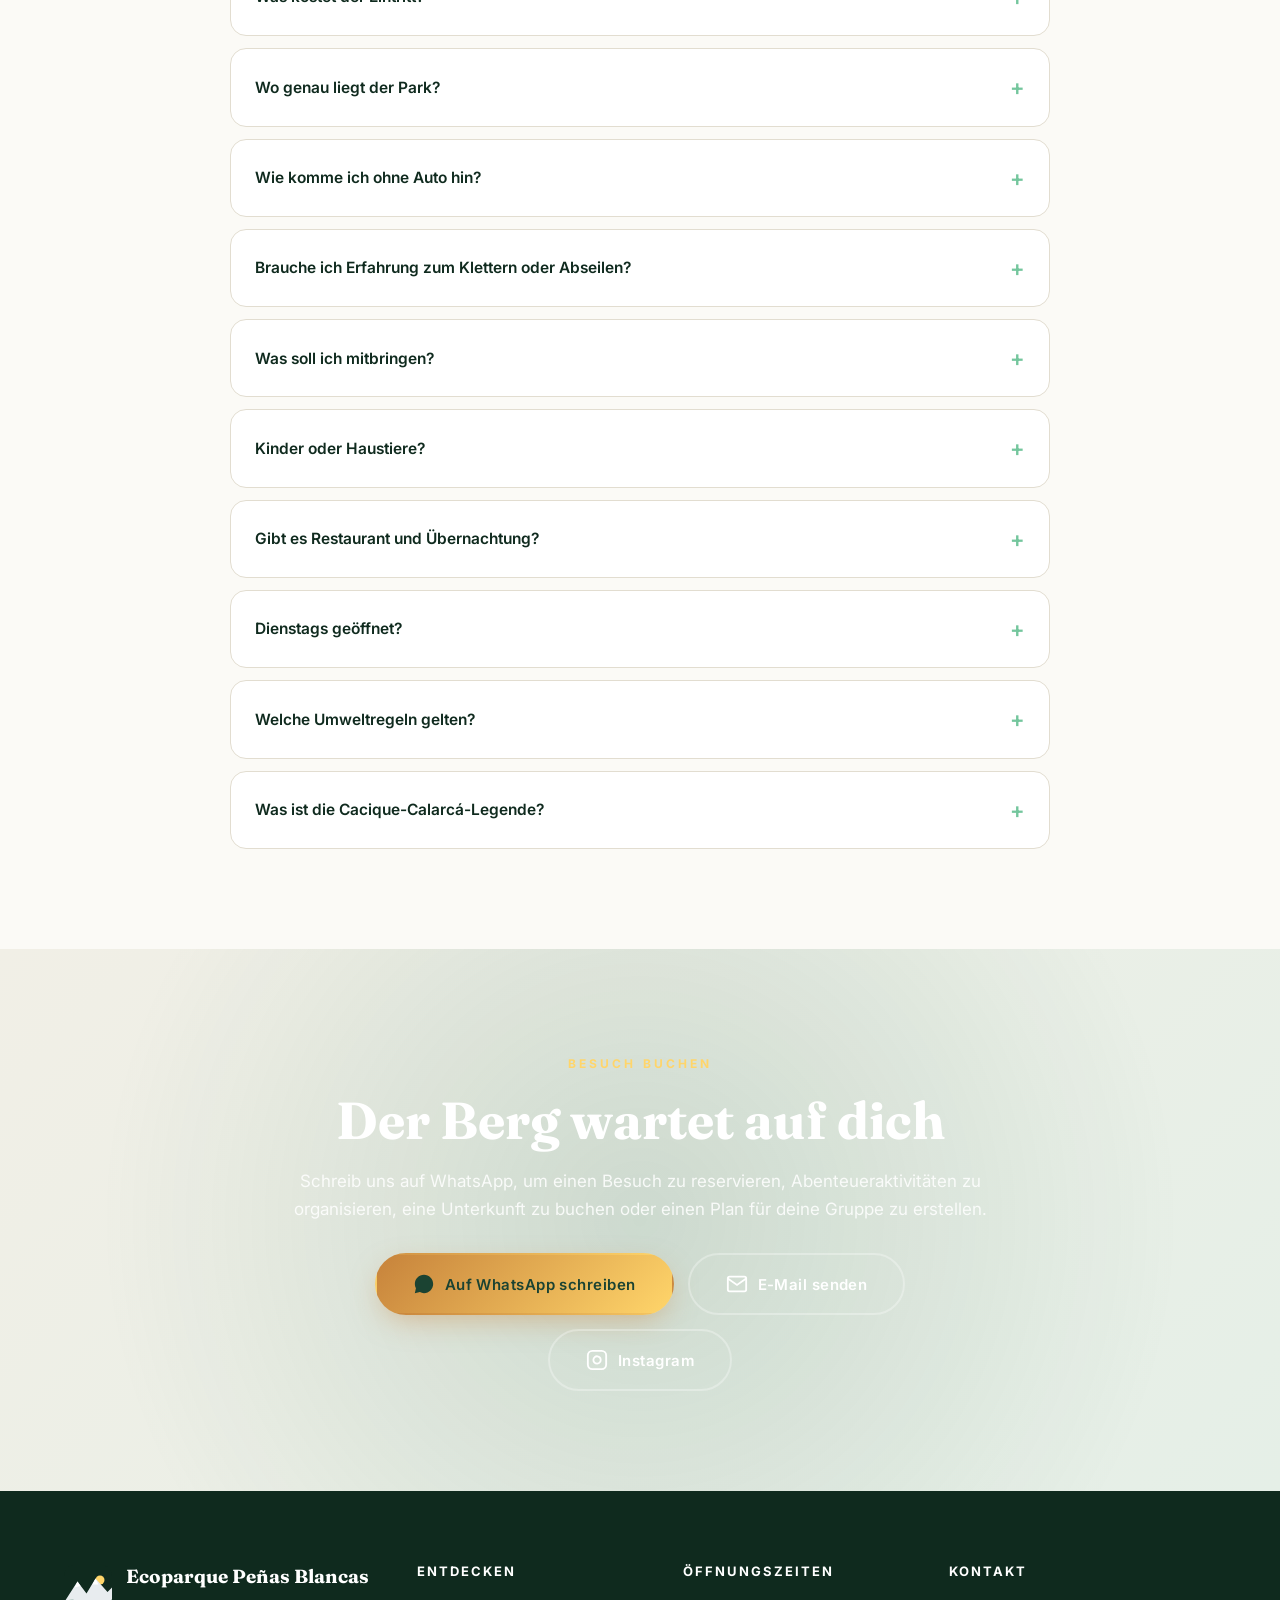
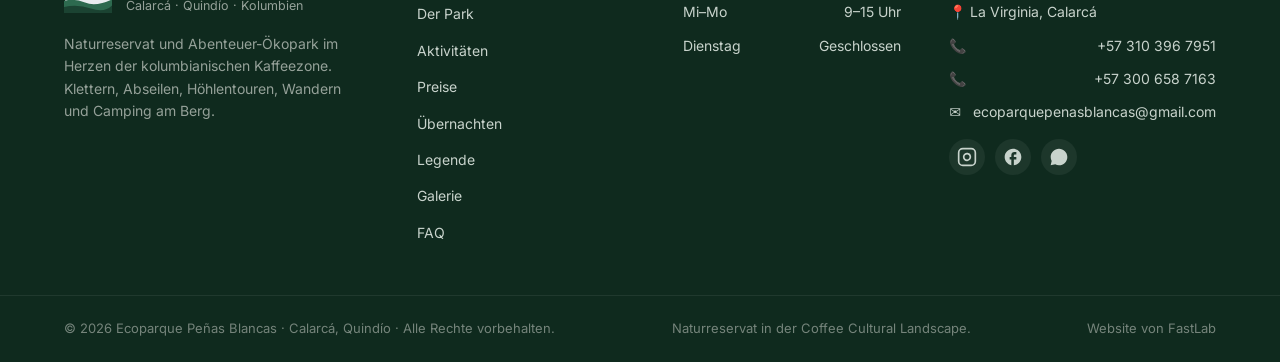
==== commit 36e44b20: "Crédito: sitio hecho por FastLab (fastlabstudio.com)" ====
--- a/de/index.html
+++ b/de/index.html
@@ -487,7 +487,7 @@
             </div>
         </div>
     </div>
-    <div class="footer__bottom"><div class="container"><p>© <span id="year"></span> Ecoparque Peñas Blancas · Calarcá, Quindío · Alle Rechte vorbehalten.</p><p class="footer__credit">Naturreservat in der Coffee Cultural Landscape.</p></div></div>
+    <div class="footer__bottom"><div class="container"><p>© <span id="year"></span> Ecoparque Peñas Blancas · Calarcá, Quindío · Alle Rechte vorbehalten.</p><p class="footer__credit">Naturreservat in der Coffee Cultural Landscape.</p><p class="footer__credit">Website von <a href="https://fastlabstudio.com/de" target="_blank" rel="noopener">FastLab</a></p></div></div>
 </footer>
 
 <a href="https://wa.me/573103967951" target="_blank" rel="noopener" class="float-cta" aria-label="WhatsApp"><svg width="24" height="24" viewBox="0 0 24 24" fill="currentColor"><path d="M17.5 14.4c-.3-.1-1.8-.9-2-1-.3-.1-.5-.1-.7.1-.2.3-.8 1-1 1.2-.2.2-.4.2-.7.1-.3-.1-1.3-.5-2.4-1.5-.9-.8-1.5-1.8-1.7-2.1-.2-.3 0-.5.1-.6.1-.1.3-.4.5-.5.1-.2.2-.3.3-.5.1-.2 0-.4 0-.5-.1-.1-.7-1.6-.9-2.2-.2-.6-.5-.5-.7-.5h-.6c-.2 0-.5.1-.8.4-.3.3-1 1-1 2.5s1 2.9 1.2 3.1c.1.2 2 3 4.8 4.2.7.3 1.2.5 1.6.6.7.2 1.3.2 1.8.1.6-.1 1.8-.7 2-1.5.3-.7.3-1.4.2-1.5-.1-.1-.3-.2-.6-.3zM12 2C6.5 2 2 6.5 2 12c0 1.7.4 3.3 1.2 4.7L2 22l5.5-1.2c1.3.7 2.9 1.1 4.5 1.2 5.5 0 10-4.5 10-10S17.5 2 12 2z"/></svg><span>WhatsApp</span></a>
